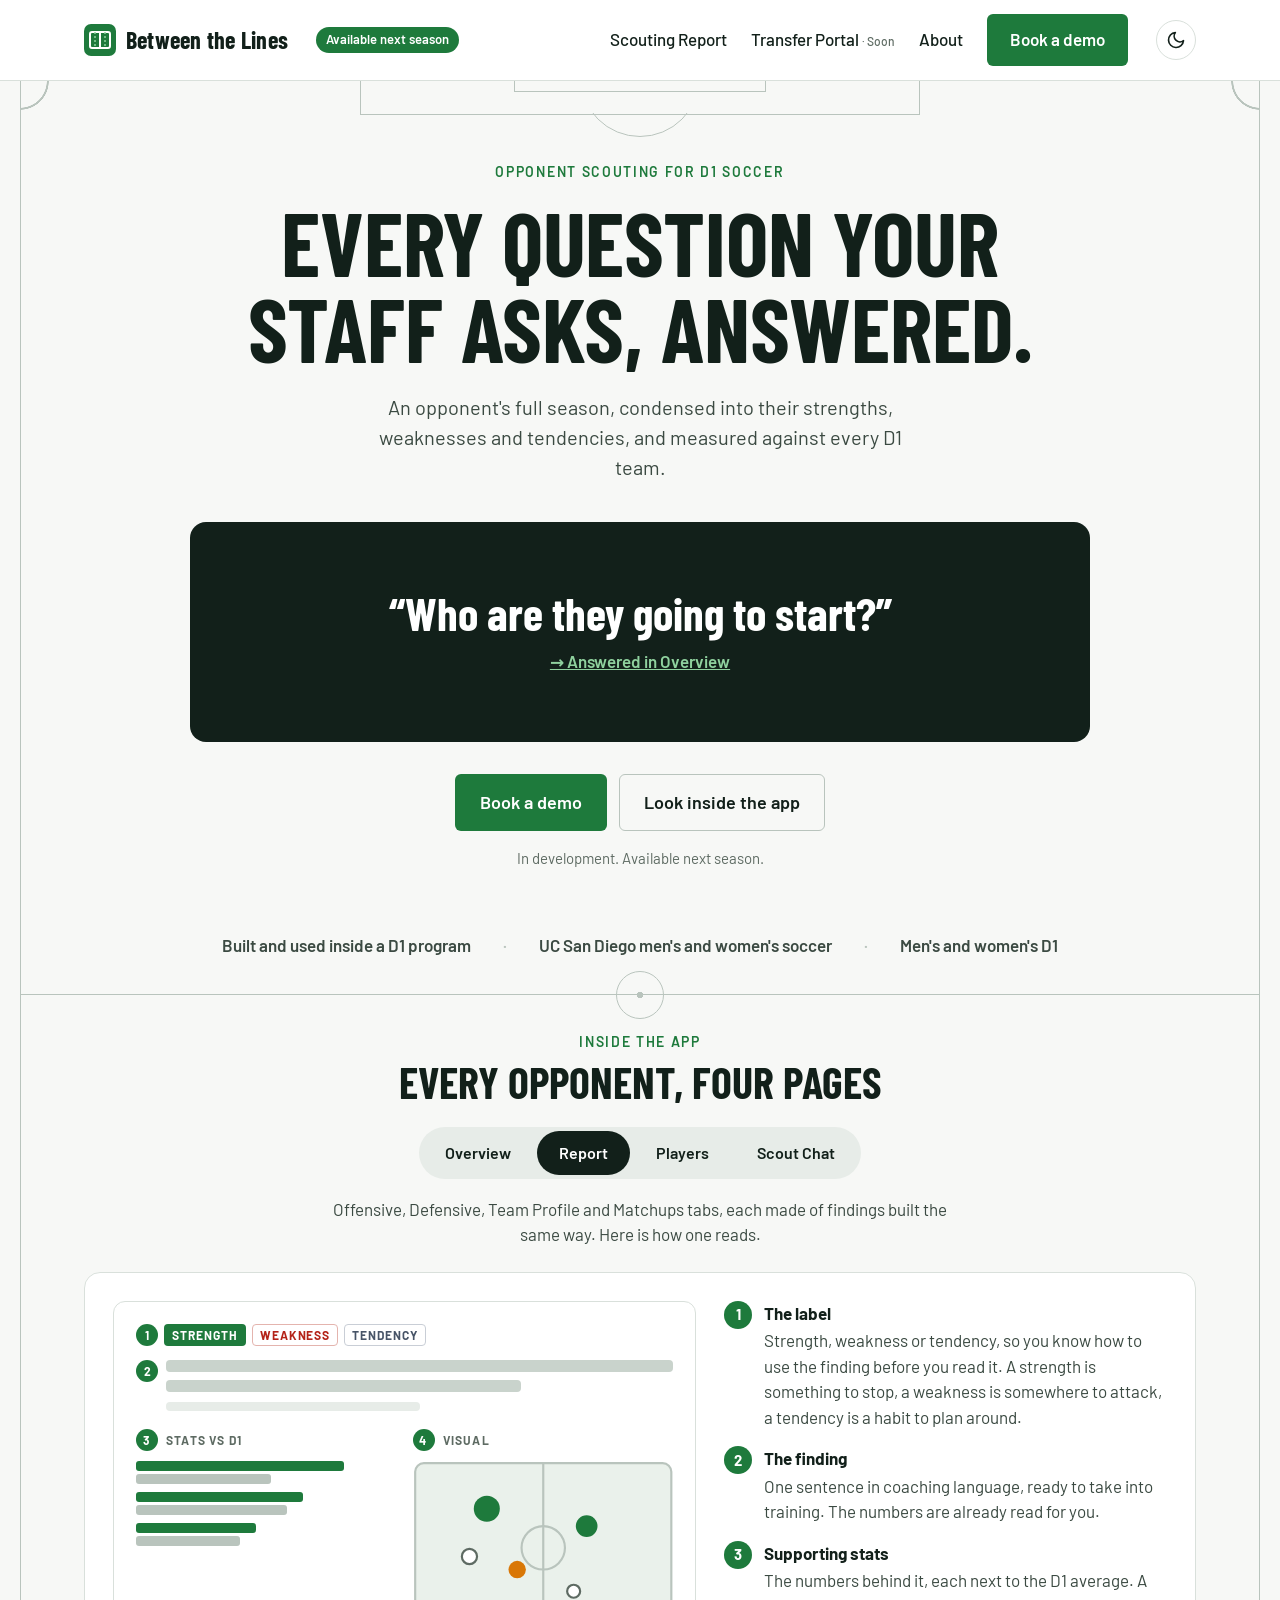
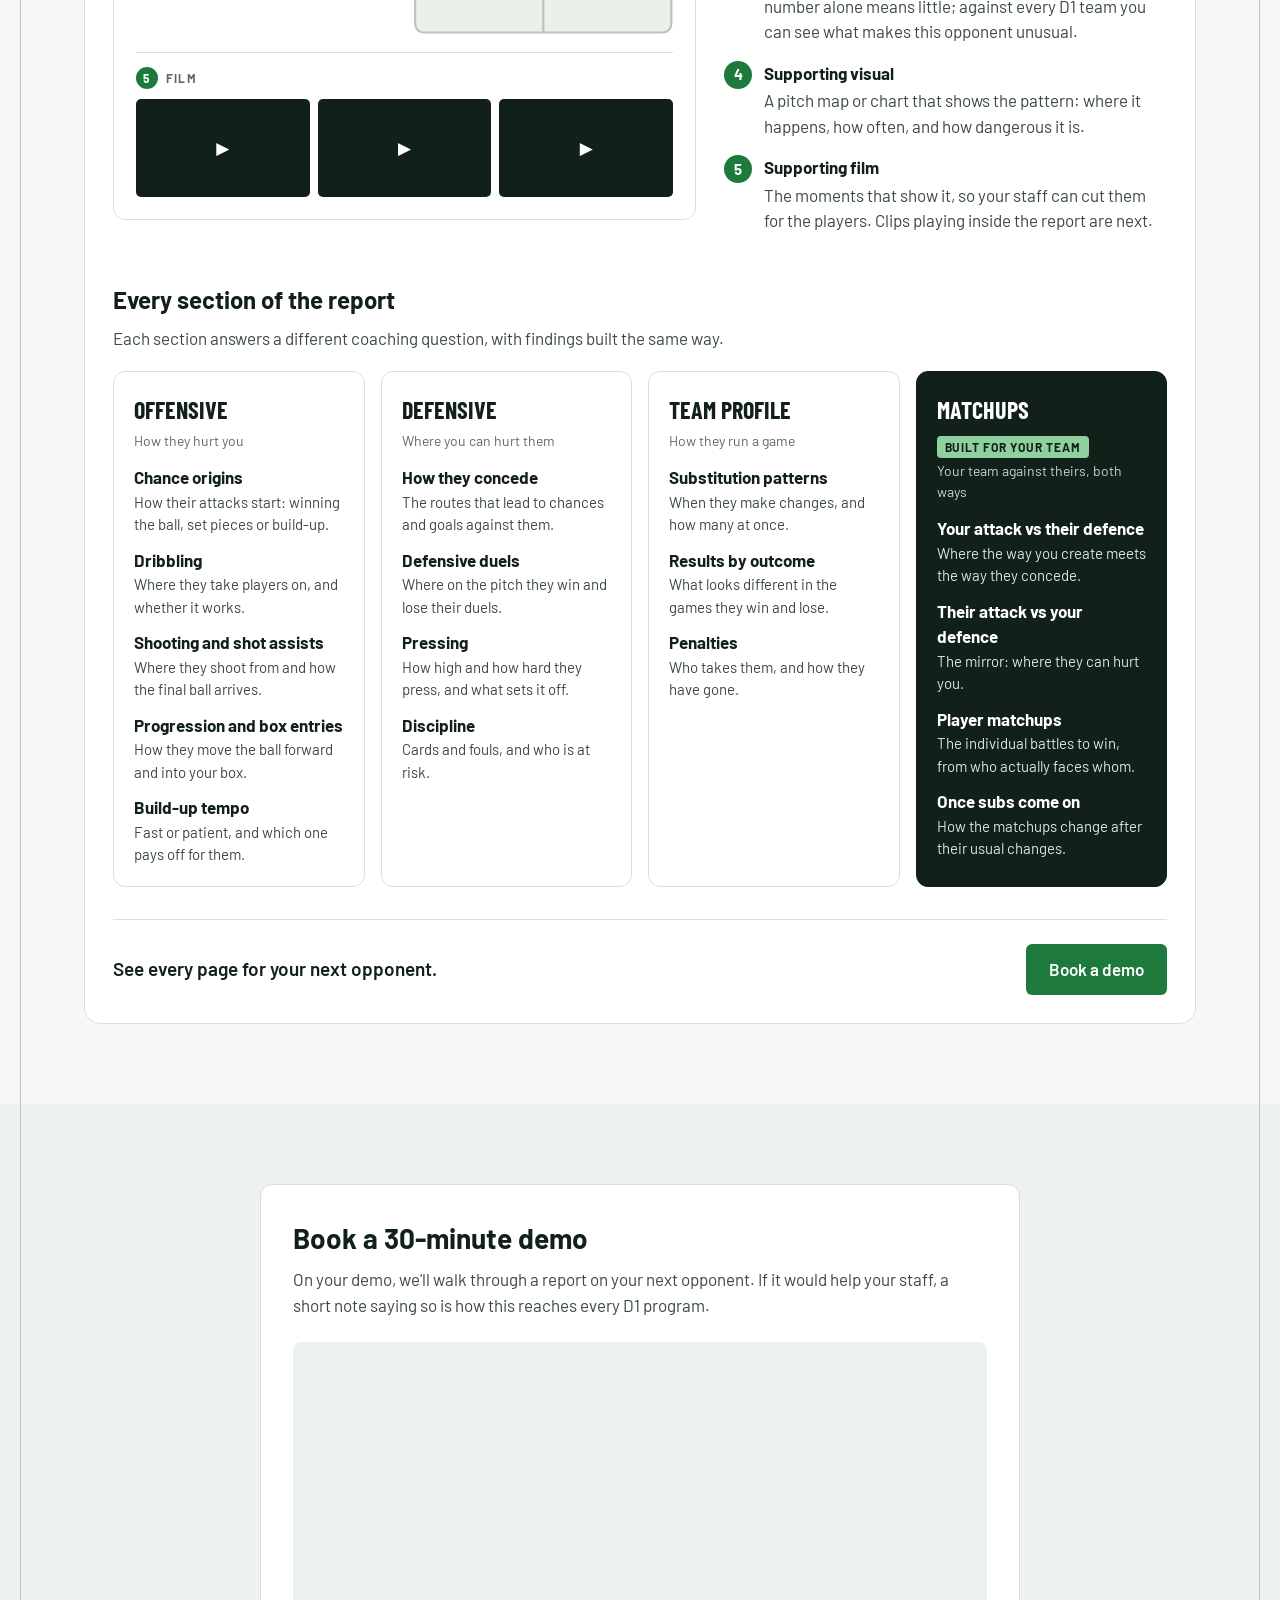
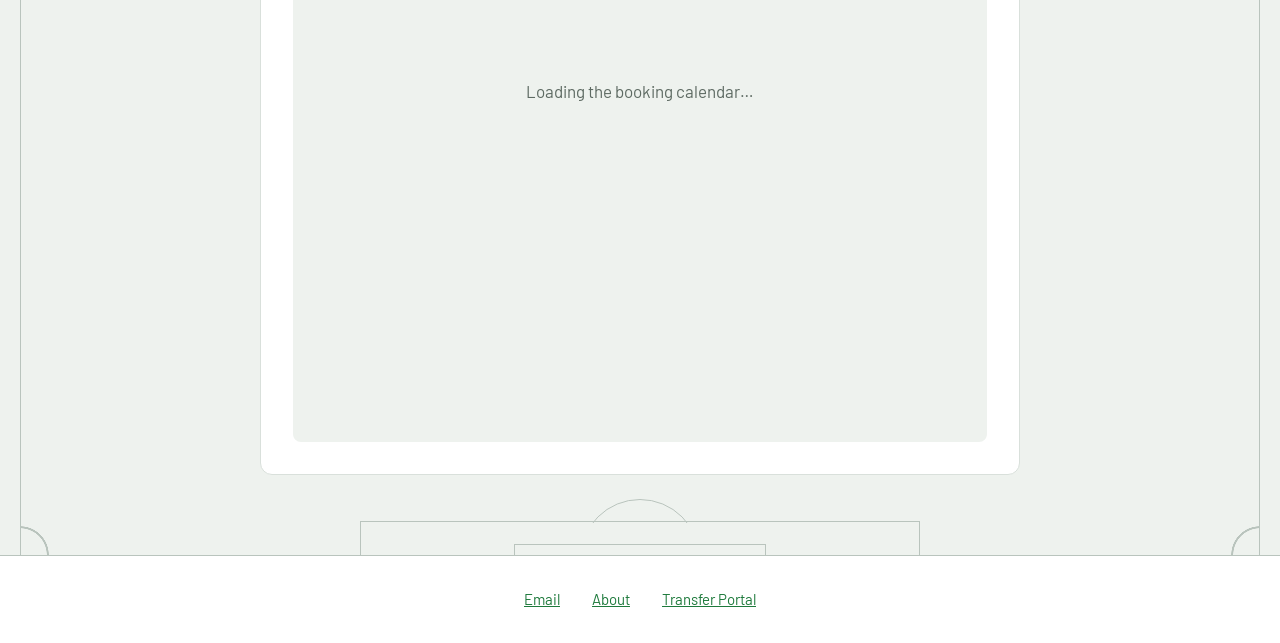
==== index.html @ 14b46ea6 "Site redesign: interactivity, dark mode and pitch markings Keeps the original layout and most of the" ====
<!doctype html>
<html lang="en">
<head>
<meta charset="utf-8">
<meta name="viewport" content="width=device-width, initial-scale=1">
<title>Between the Lines · Opponent scouting for D1 soccer</title>
<meta name="description" content="An opponent's full season, condensed into their strengths, weaknesses and tendencies, and measured against every D1 team. In development, available next season.">
<meta property="og:title" content="Between the Lines · Opponent scouting for D1 soccer">
<meta property="og:description" content="Every question your staff asks, answered. Book a 30-minute demo.">
<meta property="og:type" content="website">
<link rel="icon" href="assets/favicon.svg" type="image/svg+xml">
<link rel="preconnect" href="https://fonts.googleapis.com">
<link rel="preconnect" href="https://fonts.gstatic.com" crossorigin>
<link rel="preconnect" href="https://assets.calendly.com">
<link rel="preconnect" href="https://calendly.com">
<link href="https://fonts.googleapis.com/css2?family=Barlow+Condensed:wght@600;700&family=Barlow:wght@400;500;600;700&display=swap" rel="stylesheet">
<script>
  // Pick the theme before the page draws: light, unless the visitor chose dark with the toggle.
  (function () {
    var saved = null;
    try { saved = localStorage.getItem("theme"); } catch (e) {}
    var dark = saved === "dark";
    document.documentElement.setAttribute("data-theme", dark ? "dark" : "light");
  })();
</script>
<link rel="stylesheet" href="css/styles.css">
<meta name="theme-color" content="#FFFFFF">
</head>
<body>
<a class="skip" href="#main">Skip to content</a>

<header class="site-header">
  <div class="wrap">
    <a class="logo" href="index.html" translate="no"><svg class="logo-mark" viewBox="0 0 32 32" aria-hidden="true"><rect width="32" height="32" rx="7" fill="#1E7A3C"/><rect x="6" y="8" width="20" height="16" rx="2" fill="none" stroke="#fff" stroke-width="2"/><line x1="16" y1="8" x2="16" y2="24" stroke="#fff" stroke-width="2"/><line class="mark-line" x1="11" y1="8" x2="11" y2="24" stroke="#8FD19E" stroke-width="1.5" stroke-dasharray="2 2"/><line class="mark-line" x1="21" y1="8" x2="21" y2="24" stroke="#8FD19E" stroke-width="1.5" stroke-dasharray="2 2"/></svg><span>Between the Lines</span></a>
    <span class="badge">Available next season</span>
    <nav class="site-nav" aria-label="Main">
      <a href="#app">Scouting Report</a>
      <a href="transfer-portal.html">Transfer Portal <span class="soon">· Soon</span></a>
      <a href="about.html">About</a>
      <a class="btn btn-primary" href="#demo">Book a demo</a>
    </nav>
    <button class="theme-toggle" type="button" aria-label="Switch to dark mode">
      <svg class="icon-moon" viewBox="0 0 24 24" fill="none" stroke="currentColor" stroke-width="2" stroke-linecap="round" stroke-linejoin="round" aria-hidden="true"><path d="M21 12.8A9 9 0 1 1 11.2 3a7 7 0 0 0 9.8 9.8z"/></svg>
      <svg class="icon-sun" viewBox="0 0 24 24" fill="none" stroke="currentColor" stroke-width="2" stroke-linecap="round" aria-hidden="true"><circle cx="12" cy="12" r="4"/><path d="M12 2v2M12 20v2M4.9 4.9l1.4 1.4M17.7 17.7l1.4 1.4M2 12h2M20 12h2M4.9 19.1l1.4-1.4M17.7 6.3l1.4-1.4"/></svg>
    </button>
  </div>
</header>

<main id="main">

<section class="hero" id="top">
  <div class="pitch-mark box top" aria-hidden="true"><i class="ln"></i><i class="six"></i><i class="cap"></i></div>
  <div class="wrap">
    <p class="eyebrow">Opponent scouting for D1 soccer</p>
    <h1 class="display">Every question your staff asks, answered.</h1>
    <p class="lead">An opponent's full season, condensed into their strengths, weaknesses and tendencies, and measured against every D1 team.</p>
    <div class="qbanner" aria-label="Questions coaches ask, and where the app answers them">
      <div class="qtrack">
        <div class="qslide"><p class="q">“Who are they going to start?”</p><a href="#app" data-open-tab="tab-overview">→ Answered in Overview</a></div>
        <div class="qslide"><p class="q">“Where do they concede chances?”</p><a href="#app" data-open-tab="tab-report">→ Answered in the Report</a></div>
        <div class="qslide"><p class="q">“Who should our right back worry about?”</p><a href="#app" data-open-tab="tab-players">→ Answered in Players and Matchups</a></div>
        <div class="qslide"><p class="q">“Who takes their set pieces?”</p><a href="#app" data-open-tab="tab-chat">→ Ask Scout Chat</a></div>
      </div>
    </div>
    <div class="hero-ctas">
      <a class="btn btn-primary btn-lg" href="#demo">Book a demo</a>
      <a class="btn btn-secondary btn-lg" href="#app">Look inside the app</a>
    </div>
    <p class="note">In development. Available next season.</p>
  </div>
</section>

<section class="cred" aria-label="Background">
  <div class="wrap">
    <span>Built and used inside a D1 program</span>
    <span class="dot" aria-hidden="true">·</span>
    <span>UC San Diego men's and women's soccer</span>
    <span class="dot" aria-hidden="true">·</span>
    <span>Men's and women's D1</span>
  </div>
</section>

<section class="app" id="app">
  <div class="pitch-mark centre" aria-hidden="true"><i class="ln"></i><i class="ring"></i></div>
  <div class="wrap">
    <div class="app-head">
      <p class="eyebrow">Inside the app</p>
      <h2 class="display">Every opponent, four pages</h2>
    </div>

    <div class="pills">
      <div class="pill-list" role="tablist" aria-label="App pages">
        <button class="pill" role="tab" id="tab-overview" aria-controls="panel-overview" aria-selected="false" data-intro="The first page you open: their probable eleven, who might be missing, and the top three insights from the report.">Overview</button>
        <button class="pill" role="tab" id="tab-report" aria-controls="panel-report" aria-selected="true" data-intro="Offensive, Defensive, Team Profile and Matchups tabs, each made of findings built the same way. Here is how one reads.">Report</button>
        <button class="pill" role="tab" id="tab-players" aria-controls="panel-players" aria-selected="false" data-intro="A card for every player you might face, read top to bottom in under a minute.">Players</button>
        <button class="pill" role="tab" id="tab-chat" aria-controls="panel-chat" aria-selected="false" data-intro="Ask about the opponent in plain English. The answer comes back with a chart built from their matches.">Scout Chat</button>
      </div>
    </div>
    <p class="tab-intro" id="tab-intro" aria-live="polite"></p>

    <div class="panel-card">

      <!-- OVERVIEW -->
      <div role="tabpanel" id="panel-overview" aria-labelledby="tab-overview" tabindex="0" hidden>
        <div class="template">
          <div class="mock" aria-hidden="true">
            <div class="mock-title"><span class="num sm">1</span><p>Probable starting XI</p></div>
            <div class="xi">
              <div class="xi-row">
                <div class="slot"><b>#7 <span>LW</span></b><div class="bar"></div><div class="bar" style="width:70%"></div></div>
                <div class="slot toss"><span class="num sm">3</span>
                  <div class="flip">
                    <div class="face"><b>#9 <span>ST</span></b><div class="bar"></div><p class="flag">Toss-up ↻</p></div>
                    <div class="face back"><b>#14 <span>ST</span></b><div class="bar" style="width:75%"></div><p class="flag">Toss-up ↻</p></div>
                  </div>
                </div>
                <div class="slot"><b>#11 <span>RW</span></b><div class="bar"></div><div class="bar" style="width:60%"></div></div>
              </div>
              <div class="xi-row">
                <div class="slot focus"><span class="num sm">2</span><b>#8 <span>CM</span></b><div class="bar" style="background:var(--bar-strong)"></div><div class="bar" style="width:75%;background:var(--bar-strong)"></div></div>
                <div class="slot"><b>#6 <span>CDM</span></b><div class="bar"></div><div class="bar" style="width:65%"></div></div>
                <div class="slot"><b>#10 <span>CM</span></b><div class="bar"></div><div class="bar" style="width:55%"></div></div>
              </div>
              <div class="xi-row">
                <div class="slot"><b>#3 <span>LB</span></b><div class="bar"></div><div class="bar" style="width:70%"></div></div>
                <div class="slot"><b>#4 <span>CB</span></b><div class="bar"></div><div class="bar" style="width:60%"></div></div>
                <div class="slot"><b>#5 <span>CB</span></b><div class="bar"></div><div class="bar" style="width:75%"></div></div>
                <div class="slot move"><span class="num sm">5</span><b>#2 <span>RB</span></b><p class="flag">↔ Moved from CB</p></div>
              </div>
              <div class="xi-row">
                <div class="slot"><b>#1 <span>GK</span></b><div class="bar"></div><div class="bar" style="width:60%"></div></div>
              </div>
            </div>
            <div class="absence">
              <span class="num sm">4</span>
              <span class="mock-label" style="margin:0">Possible absences</span>
              <b>#15</b><div class="bar" style="flex:1;margin:0"></div>
            </div>
            <div class="divider">
              <div class="mock-title"><span class="num sm">6</span><p>Top 3 insights</p></div>
              <div class="three-col" style="margin-top:10px">
                <div class="insight-mini"><span class="tag tag-s">Strength</span><div class="bar"></div><div class="bar" style="width:70%"></div></div>
                <div class="insight-mini"><span class="tag tag-w">Weakness</span><div class="bar"></div><div class="bar" style="width:60%"></div></div>
                <div class="insight-mini"><span class="tag tag-t">Tendency</span><div class="bar"></div><div class="bar" style="width:80%"></div></div>
              </div>
            </div>
          </div>
          <ol class="explain">
            <li><span class="num">1</span><div><strong>Probable starting XI</strong><p>A dashboard at the top: who they're likely to start and the shape they'll play, built from their recent team sheets.</p></div></li>
            <li><span class="num">2</span><div><strong>A one-line summary for each player</strong><p>Under every predicted position, one sentence on what that player does, so the team sheet doubles as a scouting sheet.</p></div></li>
            <li><span class="num">3</span><div><strong>Toss-ups</strong><p>When two players have been sharing a spot, both are shown, so you can prepare for either.</p></div></li>
            <li><span class="num">4</span><div><strong>Possible injuries and absences</strong><p>Regular starters who have dropped off recent team sheets are flagged, so you know who may be missing.</p></div></li>
            <li><span class="num">5</span><div><strong>Position switches</strong><p>Players who move between spots, like a center back now starting at fullback, are marked on the team sheet.</p></div></li>
            <li><span class="num">6</span><div><strong>Top 3 insights</strong><p>Separate from the lineup, the three most important findings from the full report, so the first page gives you the headline story.</p></div></li>
          </ol>
        </div>
      </div>

      <!-- REPORT -->
      <div role="tabpanel" id="panel-report" aria-labelledby="tab-report" tabindex="0">
        <div class="template">
          <div class="mock" aria-hidden="true">
            <div style="display:flex;flex-wrap:wrap;gap:6px;align-items:center">
              <span class="num sm">1</span>
              <span class="tag tag-s">Strength</span>
              <span class="tag tag-outline-w">Weakness</span>
              <span class="tag tag-outline-t">Tendency</span>
            </div>
            <div style="display:flex;gap:8px;align-items:flex-start;margin-top:14px">
              <span class="num sm">2</span>
              <div style="flex:1"><div class="bar dark"></div><div class="bar dark" style="width:70%;margin-top:8px"></div><div class="bar" style="width:50%;margin-top:10px"></div></div>
            </div>
            <div class="two-col" style="margin-top:18px">
              <div>
                <p class="mock-label"><span class="num sm">3</span>Stats vs D1</p>
                <div class="stat-bars">
                  <div><div class="them" style="width:80%"></div><div class="d1" style="width:52%"></div></div>
                  <div><div class="them" style="width:64%"></div><div class="d1" style="width:58%"></div></div>
                  <div><div class="them" style="width:46%"></div><div class="d1" style="width:40%"></div></div>
                </div>
              </div>
              <div>
                <p class="mock-label"><span class="num sm">4</span>Visual</p>
                <svg viewBox="0 0 120 80" style="width:100%;height:auto;display:block"><rect x="1" y="1" width="118" height="78" rx="4" fill="#EAF1EB" stroke="#B9C4BD"/><line x1="60" y1="1" x2="60" y2="79" stroke="#B9C4BD"/><circle cx="60" cy="40" r="10" fill="none" stroke="#B9C4BD"/><circle cx="34" cy="22" r="6" fill="#1E7A3C"/><circle cx="48" cy="50" r="4" fill="#D97706"/><circle cx="26" cy="44" r="3.5" fill="#fff" stroke="#5E6B63"/><circle cx="80" cy="30" r="5" fill="#1E7A3C"/><circle cx="74" cy="60" r="3" fill="#fff" stroke="#5E6B63"/></svg>
              </div>
            </div>
            <div class="divider">
              <p class="mock-label"><span class="num sm">5</span>Film</p>
              <div class="three-col"><div class="film"><span aria-hidden="true">▶</span></div><div class="film"><span aria-hidden="true">▶</span></div><div class="film"><span aria-hidden="true">▶</span></div></div>
            </div>
          </div>
          <ol class="explain">
            <li><span class="num">1</span><div><strong>The label</strong><p>Strength, weakness or tendency, so you know how to use the finding before you read it. A strength is something to stop, a weakness is somewhere to attack, a tendency is a habit to plan around.</p></div></li>
            <li><span class="num">2</span><div><strong>The finding</strong><p>One sentence in coaching language, ready to take into training. The numbers are already read for you.</p></div></li>
            <li><span class="num">3</span><div><strong>Supporting stats</strong><p>The numbers behind it, each next to the D1 average. A number alone means little; against every D1 team you can see what makes this opponent unusual.</p></div></li>
            <li><span class="num">4</span><div><strong>Supporting visual</strong><p>A pitch map or chart that shows the pattern: where it happens, how often, and how dangerous it is.</p></div></li>
            <li><span class="num">5</span><div><strong>Supporting film</strong><p>The moments that show it, so your staff can cut them for the players. Clips playing inside the report are next.</p></div></li>
          </ol>
        </div>

        <h3 class="sub-head">Every section of the report</h3>
        <p class="body-text">Each section answers a different coaching question, with findings built the same way.</p>
        <div class="sections">
          <div class="section-card">
            <h4>Offensive</h4><p class="sub">How they hurt you</p>
            <ul>
              <li><strong>Chance origins</strong><span>How their attacks start: winning the ball, set pieces or build-up.</span></li>
              <li><strong>Dribbling</strong><span>Where they take players on, and whether it works.</span></li>
              <li><strong>Shooting and shot assists</strong><span>Where they shoot from and how the final ball arrives.</span></li>
              <li><strong>Progression and box entries</strong><span>How they move the ball forward and into your box.</span></li>
              <li><strong>Build-up tempo</strong><span>Fast or patient, and which one pays off for them.</span></li>
            </ul>
          </div>
          <div class="section-card">
            <h4>Defensive</h4><p class="sub">Where you can hurt them</p>
            <ul>
              <li><strong>How they concede</strong><span>The routes that lead to chances and goals against them.</span></li>
              <li><strong>Defensive duels</strong><span>Where on the pitch they win and lose their duels.</span></li>
              <li><strong>Pressing</strong><span>How high and how hard they press, and what sets it off.</span></li>
              <li><strong>Discipline</strong><span>Cards and fouls, and who is at risk.</span></li>
            </ul>
          </div>
          <div class="section-card">
            <h4>Team profile</h4><p class="sub">How they run a game</p>
            <ul>
              <li><strong>Substitution patterns</strong><span>When they make changes, and how many at once.</span></li>
              <li><strong>Results by outcome</strong><span>What looks different in the games they win and lose.</span></li>
              <li><strong>Penalties</strong><span>Who takes them, and how they have gone.</span></li>
            </ul>
          </div>
          <div class="section-card dark">
            <div style="display:flex;justify-content:space-between;align-items:baseline;gap:8px;flex-wrap:wrap"><h4>Matchups</h4><span class="flag">Built for your team</span></div>
            <p class="sub">Your team against theirs, both ways</p>
            <ul>
              <li><strong>Your attack vs their defence</strong><span>Where the way you create meets the way they concede.</span></li>
              <li><strong>Their attack vs your defence</strong><span>The mirror: where they can hurt you.</span></li>
              <li><strong>Player matchups</strong><span>The individual battles to win, from who actually faces whom.</span></li>
              <li><strong>Once subs come on</strong><span>How the matchups change after their usual changes.</span></li>
            </ul>
          </div>
        </div>
      </div>

      <!-- PLAYERS -->
      <div role="tabpanel" id="panel-players" aria-labelledby="tab-players" tabindex="0" hidden>
        <div class="template">
          <div class="mock" aria-hidden="true">
            <div style="display:flex;gap:14px;align-items:center">
              <span style="width:52px;height:52px;border-radius:50%;background:var(--inverse);color:var(--on-inverse);display:flex;align-items:center;justify-content:center;font-weight:700">#9</span>
              <div style="flex:1"><div class="bar" style="height:14px;width:55%;background:var(--line)"></div><div class="bar" style="height:10px;width:35%"></div></div>
            </div>
            <div style="display:flex;flex-wrap:wrap;gap:6px;margin-top:16px;align-items:center">
              <span class="num sm">1</span><span class="chip">Ball-winner</span><span class="chip">Progressor</span><span class="chip neutral">Set-piece taker</span>
            </div>
            <div class="two-col" style="margin-top:18px">
              <div><p class="mock-label" style="color:var(--strength-ink)"><span class="num sm">2</span>Strengths</p><div class="bar"></div><div class="bar" style="width:85%"></div><div class="bar" style="width:70%"></div></div>
              <div><p class="mock-label" style="color:var(--weakness-ink)"><span class="num sm">3</span>Weaknesses</p><div class="bar"></div><div class="bar" style="width:80%"></div><div class="bar" style="width:60%"></div></div>
            </div>
            <div style="margin-top:16px;background:var(--surface-2);border-radius:8px;padding:12px 14px">
              <p class="mock-label" style="color:var(--tendency-ink)"><span class="num sm">4</span>Tendency</p>
              <div class="bar" style="background:var(--line)"></div><div class="bar" style="width:75%;background:var(--line)"></div>
            </div>
            <div class="divider">
              <p class="mock-label"><span class="num sm">5</span>Deep dive</p>
              <div class="three-col">
                <svg viewBox="0 0 120 80" style="width:100%;height:auto;display:block"><rect x="1" y="1" width="118" height="78" rx="4" fill="#EAF1EB" stroke="#B9C4BD"/><line x1="60" y1="1" x2="60" y2="79" stroke="#B9C4BD"/><circle cx="98" cy="36" r="5" fill="#1E7A3C"/><circle cx="92" cy="48" r="3.5" fill="#D97706"/><circle cx="104" cy="44" r="3" fill="#fff" stroke="#5E6B63"/></svg>
                <svg viewBox="0 0 120 80" style="width:100%;height:auto;display:block"><rect x="1" y="1" width="118" height="78" rx="4" fill="#EAF1EB" stroke="#B9C4BD"/><line x1="60" y1="1" x2="60" y2="79" stroke="#B9C4BD"/><path d="M70 60 L90 46" stroke="#1E7A3C" stroke-width="2"/><path d="M66 22 L84 30" stroke="#1E7A3C" stroke-width="2"/><path d="M78 66 L94 70" stroke="#B42318" stroke-width="2"/></svg>
                <svg viewBox="0 0 120 80" style="width:100%;height:auto;display:block"><rect x="1" y="1" width="118" height="78" rx="4" fill="#fff" stroke="#B9C4BD"/><rect x="14" y="44" width="16" height="28" fill="#1E7A3C"/><rect x="40" y="30" width="16" height="42" fill="#1E7A3C"/><rect x="66" y="52" width="16" height="20" fill="#B9C4BD"/><rect x="92" y="38" width="16" height="34" fill="#B9C4BD"/></svg>
              </div>
            </div>
          </div>
          <ol class="explain">
            <li><span class="num">1</span><div><strong>Tags</strong><p>Their key characteristics at a glance, so you know the type of player before reading on.</p></div></li>
            <li><span class="num">2</span><div><strong>Strengths</strong><p>What they do better than D1 players in the same position.</p></div></li>
            <li><span class="num">3</span><div><strong>Weaknesses</strong><p>Where they fall short, and how your players can use it.</p></div></li>
            <li><span class="num">4</span><div><strong>Tendencies</strong><p>Habits to plan around, like which way they turn or which set piece they take.</p></div></li>
            <li><span class="num">5</span><div><strong>Deep dive</strong><p>Open any point to see the visuals behind it: shot maps, dribble maps, comparisons with D1.</p></div></li>
          </ol>
        </div>
      </div>

      <!-- SCOUT CHAT -->
      <div role="tabpanel" id="panel-chat" aria-labelledby="tab-chat" tabindex="0" hidden>
        <div class="chat" aria-label="Example Scout Chat conversation">
          <div class="chat-top"><div><b><span translate="no">Scout Chat</span> · Opponent A</b><span class="muted" style="font-size:13px;display:block">Ask anything about this opponent</span></div></div>
          <div class="chat-body">
            <div class="exchange">
              <div class="bubble-q"><span class="typing">Who takes their set pieces?</span></div>
              <div class="bubble-wait" aria-hidden="true">Looking at their set pieces…</div>
              <div class="bubble-a">
                <p><strong>#17, their right back</strong>, delivers most of them: 34 set-piece deliveries in their career. 10 of their 20 shot assists came from set pieces, and throw-ins are used more than corners, so plan marking for the long throw near your box.</p>
                <div class="chat-viz">
                  <figure class="mini-pitch half"><svg viewBox="-3 -3 74 58.5" role="img" aria-label="Arrows from where #17 took each set piece to where it landed. Throw-ins: solid, corners: dashed, free kicks: dotted."><rect class="turf" x="-3" y="-3" width="74" height="58.5" rx="2"/><g class="lines"><rect x="0" y="0" width="68" height="52.5"/><rect x="13.84" y="0" width="40.32" height="16.5"/><rect x="24.84" y="0" width="18.32" height="5.5"/><path d="M26.69 16.5a9.15 9.15 0 0 0 14.62 0M24.85 52.5a9.15 9.15 0 0 1 18.3 0"/><rect x="30.34" y="-1.5" width="7.32" height="1.5"/></g><g class="arrow c2" style="--d:0ms;transform-origin:0.4px 0.4px"><path class="shaft dashed" d="M0.4 0.4Q13.5 7.3 27.0 6.5"/><path class="head" d="M28.3 6.5L26.9 5.8L27.0 7.3z"/></g><g class="arrow c1" style="--d:76ms;transform-origin:68.0px 13.9px"><path class="shaft" d="M68.0 13.9Q57.8 11.2 50.9 5.0"/><path class="head" d="M49.9 4.1L50.4 5.5L51.4 4.4z"/></g><g class="arrow c2" style="--d:152ms;transform-origin:67.6px 0.4px"><path class="shaft dashed" d="M67.6 0.4Q54.7 10.1 39.9 11.5"/><path class="head" d="M38.6 11.6L40.0 12.3L39.8 10.8z"/></g><g class="arrow c2" style="--d:228ms;transform-origin:67.6px 0.4px"><path class="shaft dashed" d="M67.6 0.4Q54.4 5.3 41.9 2.9"/><path class="head" d="M40.6 2.7L41.7 3.6L42.0 2.2z"/></g><g class="arrow c3" style="--d:304ms;transform-origin:54.4px 24.8px"><path class="shaft dotted" d="M54.4 24.8Q45.7 15.0 35.4 9.0"/><path class="head" d="M34.3 8.4L35.0 9.7L35.8 8.4z"/></g><g class="arrow c1" style="--d:380ms;transform-origin:68.0px 10.0px"><path class="shaft" d="M68.0 10.0Q54.2 11.1 42.6 6.3"/><path class="head" d="M41.4 5.8L42.3 7.0L42.9 5.6z"/></g><g class="arrow c3" style="--d:456ms;transform-origin:42.9px 25.7px"><path class="shaft dotted" d="M42.9 25.7Q38.0 14.0 30.5 5.5"/><path class="head" d="M29.6 4.5L29.9 5.9L31.1 5.0z"/></g><g class="arrow c1" style="--d:532ms;transform-origin:68.0px 9.0px"><path class="shaft" d="M68.0 9.0Q56.9 10.2 47.6 6.8"/><path class="head" d="M46.4 6.3L47.4 7.5L47.9 6.0z"/></g><g class="arrow c1" style="--d:608ms;transform-origin:68.0px 11.1px"><path class="shaft" d="M68.0 11.1Q57.8 13.8 48.8 11.8"/><path class="head" d="M47.5 11.5L48.6 12.5L49.0 11.1z"/></g><g class="arrow c1" style="--d:684ms;transform-origin:68.0px 36.5px"><path class="shaft" d="M68.0 36.5Q63.1 34.0 60.5 30.7"/><path class="head" d="M59.6 29.7L59.9 31.2L61.0 30.3z"/></g><g class="arrow c1" style="--d:760ms;transform-origin:68.0px 12.5px"><path class="shaft" d="M68.0 12.5Q54.5 13.8 43.0 9.3"/><path class="head" d="M41.8 8.9L42.7 10.0L43.3 8.6z"/></g><g class="arrow c1" style="--d:836ms;transform-origin:68.0px 38.2px"><path class="shaft" d="M68.0 38.2Q63.0 35.7 60.3 32.4"/><path class="head" d="M59.4 31.4L59.7 32.8L60.8 31.9z"/></g><g class="arrow c1" style="--d:912ms;transform-origin:68.0px 19.4px"><path class="shaft" d="M68.0 19.4Q53.7 16.9 43.2 9.0"/><path class="head" d="M42.2 8.2L42.8 9.6L43.7 8.4z"/></g><g class="arrow c2" style="--d:988ms;transform-origin:67.6px 0.4px"><path class="shaft dashed" d="M67.6 0.4Q55.6 5.5 43.9 3.9"/><path class="head" d="M42.7 3.7L43.8 4.6L44.1 3.1z"/></g><g class="arrow c2" style="--d:1064ms;transform-origin:0.4px 0.4px"><path class="shaft dashed" d="M0.4 0.4Q20.7 11.5 42.5 10.5"/><path class="head" d="M43.8 10.4L42.5 9.7L42.6 11.2z"/></g><g class="arrow c1" style="--d:1140ms;transform-origin:68.0px 16.9px"><path class="shaft" d="M68.0 16.9Q55.2 15.3 45.5 8.7"/><path class="head" d="M44.5 7.9L45.1 9.3L46.0 8.0z"/></g><g class="arrow c3" style="--d:1216ms;transform-origin:51.5px 25.3px"><path class="shaft dotted" d="M51.5 25.3Q42.9 14.6 32.6 7.8"/><path class="head" d="M31.5 7.1L32.1 8.5L33.0 7.2z"/></g><g class="arrow c1" style="--d:1292ms;transform-origin:68.0px 36.3px"><path class="shaft" d="M68.0 36.3Q63.1 32.0 60.8 27.3"/><path class="head" d="M60.2 26.1L60.1 27.6L61.4 26.9z"/></g><g class="arrow c2" style="--d:1368ms;transform-origin:67.6px 0.4px"><path class="shaft dashed" d="M67.6 0.4Q55.6 9.2 42.0 10.3"/><path class="head" d="M40.7 10.4L42.1 11.0L41.9 9.6z"/></g><g class="arrow c1" style="--d:1444ms;transform-origin:68.0px 14.1px"><path class="shaft" d="M68.0 14.1Q53.2 12.2 41.9 4.5"/><path class="head" d="M40.8 3.8L41.5 5.2L42.3 3.9z"/></g><g class="arrow c1" style="--d:1520ms;transform-origin:68.0px 8.7px"><path class="shaft" d="M68.0 8.7Q58.8 9.3 51.5 6.1"/><path class="head" d="M50.3 5.6L51.2 6.8L51.8 5.4z"/></g><g class="arrow c1" style="--d:1596ms;transform-origin:68.0px 8.8px"><path class="shaft" d="M68.0 8.8Q56.4 8.7 47.2 3.9"/><path class="head" d="M46.1 3.3L46.9 4.6L47.6 3.3z"/></g><g class="arrow c2" style="--d:1672ms;transform-origin:67.6px 0.4px"><path class="shaft dashed" d="M67.6 0.4Q53.3 10.2 37.3 11.2"/><path class="head" d="M36.0 11.2L37.4 11.9L37.3 10.4z"/></g><g class="arrow c2" style="--d:1748ms;transform-origin:0.4px 0.4px"><path class="shaft dashed" d="M0.4 0.4Q17.7 9.8 36.1 8.9"/><path class="head" d="M37.4 8.8L36.1 8.1L36.2 9.6z"/></g><g class="arrow c2" style="--d:1824ms;transform-origin:67.6px 0.4px"><path class="shaft dashed" d="M67.6 0.4Q54.5 8.4 40.4 8.4"/><path class="head" d="M39.1 8.4L40.4 9.1L40.4 7.6z"/></g><g class="arrow c2" style="--d:1900ms;transform-origin:67.6px 0.4px"><path class="shaft dashed" d="M67.6 0.4Q58.1 6.7 48.1 7.2"/><path class="head" d="M46.8 7.2L48.1 7.9L48.0 6.4z"/></g><g class="arrow c1" style="--d:1976ms;transform-origin:68.0px 40.3px"><path class="shaft" d="M68.0 40.3Q64.1 37.7 62.3 34.9"/><path class="head" d="M61.6 33.8L61.7 35.3L62.9 34.5z"/></g><g class="arrow c1" style="--d:2052ms;transform-origin:68.0px 27.1px"><path class="shaft" d="M68.0 27.1Q61.6 25.2 57.5 21.7"/><path class="head" d="M56.5 20.9L57.0 22.3L58.0 21.1z"/></g><g class="arrow c2" style="--d:2128ms;transform-origin:67.6px 0.4px"><path class="shaft dashed" d="M67.6 0.4Q52.5 5.7 38.0 2.7"/><path class="head" d="M36.8 2.4L37.9 3.4L38.2 2.0z"/></g><g class="arrow c2" style="--d:2204ms;transform-origin:67.6px 0.4px"><path class="shaft dashed" d="M67.6 0.4Q51.5 9.9 34.2 9.7"/><path class="head" d="M32.9 9.6L34.2 10.4L34.2 8.9z"/></g><g class="arrow c1" style="--d:2280ms;transform-origin:68.0px 16.1px"><path class="shaft" d="M68.0 16.1Q55.9 16.7 45.9 12.3"/><path class="head" d="M44.8 11.8L45.6 13.0L46.3 11.6z"/></g><g class="arrow c1" style="--d:2356ms;transform-origin:68.0px 39.1px"><path class="shaft" d="M68.0 39.1Q62.1 34.7 59.0 29.4"/><path class="head" d="M58.3 28.2L58.3 29.7L59.6 29.0z"/></g><g class="arrow c2" style="--d:2432ms;transform-origin:0.4px 0.4px"><path class="shaft dashed" d="M0.4 0.4Q18.2 6.9 35.4 3.5"/><path class="head" d="M36.7 3.2L35.3 2.7L35.6 4.2z"/></g><g class="arrow c2" style="--d:2508ms;transform-origin:67.6px 0.4px"><path class="shaft dashed" d="M67.6 0.4Q49.0 9.0 29.9 6.7"/><path class="head" d="M28.6 6.6L29.8 7.5L30.0 6.0z"/></g></svg><figcaption>Where each delivery went <span aria-hidden="true">· attacking ↑</span></figcaption></figure>
                <div class="chat-chart" role="img" aria-label="Set-piece deliveries by #17: 17 throw-ins, 14 corners, 3 free kicks">
                  <p class="mock-label" style="margin:0">#17 set-piece deliveries</p>
                  <div class="row"><span><i class="key ln c1" aria-hidden="true"></i>Throw-ins</span><div class="track"><div class="fill c1" style="width:100%"></div></div><strong>17</strong></div>
                  <div class="row"><span><i class="key ln dashed c2" aria-hidden="true"></i>Corners</span><div class="track"><div class="fill c2" style="width:82%"></div></div><strong>14</strong></div>
                  <div class="row"><span><i class="key ln dotted c3" aria-hidden="true"></i>Free kicks</span><div class="track"><div class="fill c3" style="width:18%"></div></div><strong>3</strong></div>
                </div>
                </div>
              </div>
            </div>
            <div class="exchange">
              <div class="bubble-q"><span class="typing">Where do their chances come from?</span></div>
              <div class="bubble-wait" aria-hidden="true">Looking at how their attacks start…</div>
              <div class="bubble-a">
                <p><strong>Winning the ball back.</strong> Their attacks off interceptions and tackles are worth 0.43 xG per 90, against a D1 average of 0.30, and seven of their goals started that way. Keep your build-up away from their midfield.</p>
                <div class="chat-viz">
                  <figure class="mini-pitch"><svg viewBox="-3 -3 111 74" role="img" aria-label="Where they won the ball before a shot: mostly in midfield, on both sides of halfway."><rect class="turf" x="-3" y="-3" width="111" height="74" rx="2"/><g class="lines"><rect x="0" y="0" width="105" height="68"/><line x1="52.5" y1="0" x2="52.5" y2="68"/><circle cx="52.5" cy="34" r="9.15"/><rect x="0" y="13.84" width="16.5" height="40.32"/><rect x="88.5" y="13.84" width="16.5" height="40.32"/><rect x="0" y="24.84" width="5.5" height="18.32"/><rect x="99.5" y="24.84" width="5.5" height="18.32"/><path d="M16.5 26.7a9.15 9.15 0 0 1 0 14.6M88.5 26.7a9.15 9.15 0 0 0 0 14.6"/></g><circle class="dot c1" cx="83.2" cy="30.1" r="1.90" style="--d:0ms"/><circle class="dot c1" cx="72.7" cy="16.0" r="1.90" style="--d:123ms"/><circle class="dot c1" cx="53.4" cy="28.2" r="1.90" style="--d:246ms"/><circle class="dot c1" cx="74.3" cy="28.2" r="1.90" style="--d:369ms"/><circle class="dot c1" cx="68.3" cy="54.1" r="1.90" style="--d:492ms"/><circle class="dot c1" cx="44.8" cy="19.8" r="1.90" style="--d:615ms"/><circle class="dot c1" cx="74.1" cy="19.7" r="1.90" style="--d:738ms"/><circle class="dot c1" cx="68.3" cy="48.0" r="1.90" style="--d:861ms"/><circle class="dot c1" cx="58.1" cy="53.9" r="1.90" style="--d:984ms"/><circle class="dot c1" cx="72.9" cy="23.5" r="1.90" style="--d:1107ms"/><circle class="dot c1" cx="80.9" cy="18.2" r="1.90" style="--d:1230ms"/><circle class="dot c1" cx="67.6" cy="24.3" r="1.90" style="--d:1353ms"/><circle class="dot c1" cx="59.8" cy="41.8" r="1.90" style="--d:1476ms"/><circle class="dot c1" cx="55.5" cy="37.9" r="1.90" style="--d:1599ms"/><circle class="dot c1" cx="48.4" cy="12.2" r="1.90" style="--d:1722ms"/><circle class="dot c1" cx="41.7" cy="51.6" r="1.90" style="--d:1845ms"/><circle class="dot c1" cx="53.3" cy="27.8" r="1.90" style="--d:1968ms"/><circle class="dot c1" cx="62.1" cy="34.7" r="1.90" style="--d:2091ms"/><circle class="dot c1" cx="65.0" cy="50.5" r="1.90" style="--d:2214ms"/><circle class="dot c1" cx="47.4" cy="22.3" r="1.90" style="--d:2337ms"/><circle class="dot c1" cx="77.6" cy="19.7" r="1.90" style="--d:2460ms"/></svg><figcaption>Ball won before a shot <span aria-hidden="true">· attacking →</span></figcaption></figure>
                <div class="chat-chart" style="--label:96px" role="img" aria-label="xG per 90 from attacks after winning the ball: Opponent A 0.43, D1 average 0.30">
                  <p class="mock-label" style="margin:0">xG per 90 after winning the ball</p>
                  <div class="row"><span><i class="key c1" aria-hidden="true"></i>Opponent A</span><div class="track"><div class="fill c1" style="width:100%"></div></div><strong>0.43</strong></div>
                  <div class="row"><span>D1 average</span><div class="track"><div class="fill muted-fill" style="width:70%"></div></div><strong>0.30</strong></div>
                </div>
                </div>
              </div>
            </div>
            <div class="exchange">
              <div class="bubble-q"><span class="typing">What sets off their press?</span></div>
              <div class="bubble-wait" aria-hidden="true">Looking at their press…</div>
              <div class="bubble-a">
                <p><strong>A pass back to your center backs.</strong> 9 of the 12 times they won the ball high this season started with a back pass to a center back. Give your keeper a long option and keep a midfielder showing short.</p>
                <div class="chat-viz">
                  <figure class="mini-pitch half"><svg viewBox="-3 -3 74 58.5" role="img" aria-label="The pass that set off each high ball win, ending where they won it. Back passes to a center back: solid arrows, passes into a fullback: dashed arrows, heavy touch: diamond."><rect class="turf" x="-3" y="-3" width="74" height="58.5" rx="2"/><g class="lines"><rect x="0" y="0" width="68" height="52.5"/><rect x="13.84" y="0" width="40.32" height="16.5"/><rect x="24.84" y="0" width="18.32" height="5.5"/><path d="M26.69 16.5a9.15 9.15 0 0 0 14.62 0M24.85 52.5a9.15 9.15 0 0 1 18.3 0"/><rect x="30.34" y="-1.5" width="7.32" height="1.5"/></g><g class="arrow c1" style="--d:0ms;transform-origin:35.5px 27.4px"><path class="shaft" d="M35.5 27.4Q36.7 21.4 37.7 16.6"/><path class="head" d="M37.9 15.4L36.9 16.5L38.4 16.8z"/></g><g class="arrow c1" style="--d:216ms;transform-origin:23.2px 31.6px"><path class="shaft" d="M23.2 31.6Q26.2 26.0 28.7 21.6"/><path class="head" d="M29.3 20.5L28.0 21.2L29.3 22.0z"/></g><g class="arrow c1" style="--d:432ms;transform-origin:26.5px 26.8px"><path class="shaft" d="M26.5 26.8Q30.1 20.3 33.1 14.9"/><path class="head" d="M33.7 13.8L32.4 14.6L33.7 15.3z"/></g><g class="arrow c1" style="--d:648ms;transform-origin:24.2px 28.5px"><path class="shaft" d="M24.2 28.5Q25.6 21.9 26.7 16.5"/><path class="head" d="M27.0 15.3L26.0 16.4L27.4 16.7z"/></g><path class="dot c3" d="M37.0 25.4l1.58 1.58-1.58 1.58-1.58-1.58z" style="--d:864ms"/><g class="arrow c1" style="--d:1080ms;transform-origin:33.2px 33.9px"><path class="shaft" d="M33.2 33.9Q28.8 25.8 25.2 18.9"/><path class="head" d="M24.5 17.8L24.5 19.3L25.8 18.5z"/></g><g class="arrow c1" style="--d:1296ms;transform-origin:38.0px 27.9px"><path class="shaft" d="M38.0 27.9Q34.6 20.6 31.8 14.4"/><path class="head" d="M31.3 13.2L31.1 14.7L32.5 14.1z"/></g><g class="arrow c2" style="--d:1512ms;transform-origin:29.8px 18.4px"><path class="shaft dashed" d="M29.8 18.4Q17.4 19.7 6.3 20.9"/><path class="head" d="M5.0 21.0L6.4 21.6L6.2 20.1z"/></g><g class="arrow c1" style="--d:1728ms;transform-origin:44.5px 30.8px"><path class="shaft" d="M44.5 30.8Q42.0 24.3 39.9 19.0"/><path class="head" d="M39.4 17.8L39.2 19.3L40.6 18.7z"/></g><g class="arrow c1" style="--d:1944ms;transform-origin:35.3px 34.4px"><path class="shaft" d="M35.3 34.4Q30.9 27.5 27.2 21.7"/><path class="head" d="M26.5 20.6L26.5 22.1L27.8 21.3z"/></g><g class="arrow c1" style="--d:2160ms;transform-origin:36.7px 32.0px"><path class="shaft" d="M36.7 32.0Q39.8 24.9 42.5 18.9"/><path class="head" d="M43.0 17.8L41.8 18.6L43.2 19.2z"/></g><g class="arrow c2" style="--d:2376ms;transform-origin:39.9px 18.6px"><path class="shaft dashed" d="M39.9 18.6Q51.4 20.8 61.7 22.8"/><path class="head" d="M63.0 23.0L61.9 22.0L61.6 23.5z"/></g></svg><figcaption>The pass that set off their press <span aria-hidden="true">· attacking ↑</span></figcaption></figure>
                <div class="chat-chart" style="--label:128px" role="img" aria-label="What set off their 12 high ball wins: 9 back passes to a center back, 2 passes into a fullback, 1 heavy touch">
                  <p class="mock-label" style="margin:0">What set off their 12 high ball wins</p>
                  <div class="row"><span><i class="key ln c1" aria-hidden="true"></i>Back pass to CB</span><div class="track"><div class="fill c1" style="width:100%"></div></div><strong>9</strong></div>
                  <div class="row"><span><i class="key ln dashed c2" aria-hidden="true"></i>Pass into fullback</span><div class="track"><div class="fill c2" style="width:22%"></div></div><strong>2</strong></div>
                  <div class="row"><span><i class="key c3" aria-hidden="true"></i>Heavy touch</span><div class="track"><div class="fill c3" style="width:11%"></div></div><strong>1</strong></div>
                </div>
                </div>
              </div>
            </div>
            <div class="exchange">
              <div class="bubble-q"><span class="typing">Who picks up cards, and when?</span></div>
              <div class="bubble-wait" aria-hidden="true">Looking at their discipline…</div>
              <div class="bubble-a">
                <p><strong>#6, their holding midfielder</strong>, has 5 yellow cards this season, and 4 came after the 70th minute. Run at him late in the game, when he fouls rather than lets a runner go.</p>
                <div class="chat-viz">
                  <figure class="mini-pitch"><svg viewBox="-3 -3 111 74" role="img" aria-label="Where #6 was booked: all in central midfield. 46 to 70 minutes: square, after 70 minutes: diamonds."><rect class="turf" x="-3" y="-3" width="111" height="74" rx="2"/><g class="lines"><rect x="0" y="0" width="105" height="68"/><line x1="52.5" y1="0" x2="52.5" y2="68"/><circle cx="52.5" cy="34" r="9.15"/><rect x="0" y="13.84" width="16.5" height="40.32"/><rect x="88.5" y="13.84" width="16.5" height="40.32"/><rect x="0" y="24.84" width="5.5" height="18.32"/><rect x="99.5" y="24.84" width="5.5" height="18.32"/><path d="M16.5 26.7a9.15 9.15 0 0 1 0 14.6M88.5 26.7a9.15 9.15 0 0 0 0 14.6"/></g><path class="dot c3" d="M60.8 26.8l2.20 2.20-2.20 2.20-2.20-2.20z" style="--d:0ms"/><path class="dot c3" d="M56.4 29.6l2.20 2.20-2.20 2.20-2.20-2.20z" style="--d:220ms"/><path class="dot c3" d="M46.6 22.4l2.20 2.20-2.20 2.20-2.20-2.20z" style="--d:440ms"/><rect class="dot c2" x="53.3" y="28.3" width="3.4" height="3.4" rx=".4" style="--d:660ms"/><path class="dot c3" d="M62.1 39.8l2.20 2.20-2.20 2.20-2.20-2.20z" style="--d:880ms"/></svg><figcaption>Where #6 was booked <span aria-hidden="true">· attacking →</span></figcaption></figure>
                <div class="chat-chart" role="img" aria-label="Yellow cards for #6 by time: none in the first half, 1 between 46 and 70 minutes, 4 after 70 minutes">
                  <p class="mock-label" style="margin:0">#6 yellow cards by time</p>
                  <div class="row"><span><i class="key c1" aria-hidden="true"></i>1st half</span><div class="track"><div class="fill c1" style="width:0%"></div></div><strong>0</strong></div>
                  <div class="row"><span><i class="key c2" aria-hidden="true"></i>46–70′</span><div class="track"><div class="fill c2" style="width:25%"></div></div><strong>1</strong></div>
                  <div class="row"><span><i class="key c3" aria-hidden="true"></i>71–90′</span><div class="track"><div class="fill c3" style="width:100%"></div></div><strong>4</strong></div>
                </div>
                </div>
              </div>
            </div>
          </div>
        </div>
      </div>

      <div class="panel-cta">
        <p>See every page for your next opponent.</p>
        <a class="btn btn-primary" href="#demo">Book a demo</a>
      </div>
    </div>
  </div>
</section>

<section class="demo" id="demo">
  <div class="demo-card">
    <h2>Book a 30-minute demo</h2>
    <p>On your demo, we'll walk through a report on your next opponent. If it would help your staff, a short note saying so is how this reaches every D1 program.</p>
    <div id="calendly" class="calendly-box">
      <p>Online booking is coming soon.</p>
      <a class="btn btn-primary" href="mailto:zcochran@ucsd.edu?subject=Between%20the%20Lines%20demo">Email us to book a demo</a>
    </div>
  </div>
</section>

<div class="pitch-mark box bottom" aria-hidden="true"><i class="ln"></i><i class="six"></i><i class="cap"></i></div>
</main>

<footer class="site-footer">
  <div class="wrap">
    <a href="mailto:zcochran@ucsd.edu">Email</a>
    <a href="about.html">About</a>
    <a href="transfer-portal.html">Transfer Portal</a>
  </div>
</footer>

<script src="js/main.js"></script>
</body>
</html>
---- css/styles.css ----
/* Between the Lines — Pitch Green theme */
:root {
  --bg: #F7F8F6;
  --surface: #FFFFFF;
  --surface-2: #EEF2EE;
  --pill: #E7ECE8;
  --ink: #12201A;
  --body: #3B4A42;
  --muted: #5E6B63;
  --line: #D9E0DB;
  --line-strong: #B9C4BD;
  --accent: #1E7A3C;
  --accent-hover: #155C2C;
  --highlight: #8FD19E;
  --pitch: #EAF1EB;
  --strength: #1E7A3C;
  --weakness: #B42318;
  --tendency: #475467;
  --warn: #D97706;
  --warn-ink: #A15C05;
  --link: #1E7A3C;
  --link-hover: #155C2C;
  --inverse: #12201A;
  --on-inverse: #FFFFFF;
  --on-inverse-sub: #C9D4CD;
  --on-inverse-body: #DCE4DE;
  --bar-strong: #C9D3CC;
  --chip-s: #E8F3EC;
  --chip-n: #EEF0F2;
  --tag-w-line: #E4B4AE;
  --tag-t-line: #C9CED6;
  --strength-ink: #1E7A3C;
  --weakness-ink: #B42318;
  --tendency-ink: #475467;
  --font-display: "Barlow Condensed", system-ui, sans-serif;
  --font-body: "Barlow", system-ui, sans-serif;
  --radius: 12px;
  --max: 1160px;
}

*, *::before, *::after { box-sizing: border-box; }
html { scroll-behavior: smooth; }
@media (prefers-reduced-motion: reduce) { html { scroll-behavior: auto; } }
body {
  margin: 0;
  background: var(--bg);
  color: var(--ink);
  font-family: var(--font-body);
  font-size: 17px;
  line-height: 1.5;
  touch-action: manipulation;
  -webkit-tap-highlight-color: rgba(30, 122, 60, .15);
}
[id] { scroll-margin-top: 16px; }
img, svg { max-width: 100%; }
a { color: var(--link); }
a:hover { color: var(--link-hover); }
:focus-visible { outline: 3px solid var(--accent); outline-offset: 2px; }
h1, h2, h3, h4, p { margin: 0; }
.wrap { max-width: var(--max); margin: 0 auto; padding: 0 24px; }
.display { font-family: var(--font-display); font-weight: 700; text-transform: uppercase; line-height: 0.98; text-wrap: balance; }
.eyebrow { font-weight: 600; color: var(--link); letter-spacing: 0.12em; text-transform: uppercase; font-size: 14px; }
.muted { color: var(--muted); }
.body-text { color: var(--body); }
.skip { position: absolute; left: -999px; top: 8px; background: var(--inverse); color: var(--on-inverse); padding: 8px 12px; border-radius: 6px; z-index: 100; }
.skip:focus { left: 8px; }

/* Buttons */
.btn { display: inline-flex; align-items: center; justify-content: center; min-height: 44px; padding: 12px 22px; border-radius: 6px; font: inherit; font-weight: 600; text-decoration: none; cursor: pointer; border: 1px solid transparent; transition: background-color .15s ease, border-color .15s ease, transform .1s ease; }
.btn:active { transform: translateY(1px) scale(.98); }
.btn:disabled { opacity: .6; cursor: progress; }
.btn-primary { background: var(--accent); color: #fff; }
.btn-primary:hover { background: var(--accent-hover); color: #fff; }
.btn-secondary { background: transparent; color: var(--ink); border-color: var(--line-strong); }
.btn-secondary:hover { border-color: var(--ink); color: var(--ink); }
.btn-lg { font-size: 18px; padding: 14px 24px; }

/* Header */
.site-header { background: var(--surface); border-bottom: 1px solid var(--line); }
.site-header .wrap { display: flex; flex-wrap: wrap; align-items: center; gap: 12px 28px; padding-top: 14px; padding-bottom: 14px; }
.logo { color: var(--ink); text-decoration: none; font-family: var(--font-display); font-weight: 700; font-size: 24px; letter-spacing: 0.01em; }
.logo:hover { color: var(--ink); }
.badge { font-size: 13px; font-weight: 600; color: #fff; background: var(--accent); border-radius: 999px; padding: 3px 10px; }
.site-nav { display: flex; flex-wrap: wrap; align-items: center; gap: 8px 24px; margin-left: auto; }
.site-nav a:not(.btn) { color: var(--ink); text-decoration: none; font-weight: 500; padding: 6px 0; }
.site-nav a[aria-current="page"] { font-weight: 700; border-bottom: 2px solid var(--accent); }
.soon { font-size: 12px; color: var(--muted); }

/* Hero */
.hero { padding: 80px 0 40px; text-align: center; }
.hero h1 { font-size: clamp(44px, 7vw, 92px); line-height: 0.96; max-width: 900px; margin: 16px auto 0; }
.hero .lead { margin: 22px auto 0; font-size: 20px; color: var(--body); max-width: 48ch; }
.qbanner { position: relative; max-width: 900px; margin: 40px auto 0; height: 220px; overflow: clip; background: var(--inverse); color: var(--on-inverse); border-radius: 16px; }
.qtrack { display: flex; flex-direction: column; animation: qwall 12s ease-in-out infinite; }
.qslide { height: 220px; padding: 24px 32px; display: flex; flex-direction: column; align-items: center; justify-content: center; }
.qslide .q { font-family: var(--font-display); font-weight: 700; font-size: clamp(30px, 4.6vw, 46px); line-height: 1.05; }
.qslide a { margin-top: 12px; font-weight: 600; color: var(--highlight); }
.qslide a:hover { color: #fff; }
@keyframes qwall { 0%,20% { transform: translateY(0); } 25%,45% { transform: translateY(-25%); } 50%,70% { transform: translateY(-50%); } 75%,95% { transform: translateY(-75%); } 100% { transform: translateY(0); } }
.qbanner:hover .qtrack, .qbanner:focus-within .qtrack { animation-play-state: paused; }
@media (prefers-reduced-motion: reduce) {
  .qbanner { height: auto; }
  .qtrack { animation: none; }
  .qslide { height: auto; padding: 16px 24px; }
}
.hero-ctas { display: flex; flex-wrap: wrap; gap: 12px; justify-content: center; margin-top: 32px; }
.hero .note { margin-top: 16px; font-size: 15px; color: var(--muted); }

.cred { padding: 24px 0; }
.cred .wrap { display: flex; flex-wrap: wrap; gap: 8px 32px; justify-content: center; font-weight: 600; color: var(--body); }
.cred .dot { color: var(--line-strong); }

/* App section */
.app { padding: 48px 0 80px; }
.app-head { text-align: center; margin-bottom: 24px; }
.app-head h2 { font-size: 44px; margin-top: 8px; }
.pills { display: flex; justify-content: center; }
.pill-list { display: inline-flex; flex-wrap: wrap; justify-content: center; gap: 4px; background: var(--pill); border-radius: 999px; padding: 4px; }
.pill { font: inherit; font-size: 16px; font-weight: 600; color: var(--ink); background: transparent; border: 0; border-radius: 999px; padding: 10px 22px; min-height: 44px; cursor: pointer; transition: background-color .15s ease, color .15s ease; }
.pill:hover { background: var(--surface); }
.pill[aria-selected="true"] { background: var(--inverse); color: var(--on-inverse); }
/* Sliding selector, added by script: press and drag across the tabs to pick one */
.pill-list.has-thumb { position: relative; touch-action: pan-y; user-select: none; -webkit-user-select: none; }
.pill-list.has-thumb .pill { position: relative; z-index: 1; }
.pill-list.has-thumb .pill[aria-selected="true"], .pill-list.has-thumb .pill[aria-selected="true"]:hover { background: transparent; }
.pill-thumb { position: absolute; top: 4px; bottom: 4px; left: 0; z-index: 0; border-radius: 999px; background: var(--inverse); pointer-events: none; scale: 1; }
.pill-thumb.is-ready { transition: transform .45s cubic-bezier(.34, 1.4, .64, 1), width .45s cubic-bezier(.34, 1.4, .64, 1), scale .3s cubic-bezier(.34, 1.4, .64, 1), background-color .2s ease, box-shadow .2s ease; }
.pill-thumb.is-dragging { transition: width .18s ease, scale .2s ease, background-color .2s ease, box-shadow .2s ease; scale: var(--sx, 1.12) var(--sy, 1.12); background: color-mix(in srgb, var(--surface) 40%, transparent); -webkit-backdrop-filter: blur(4px) saturate(1.8); backdrop-filter: blur(4px) saturate(1.8); box-shadow: inset 0 0 0 1px rgba(255, 255, 255, .55), inset 0 1px 1px rgba(255, 255, 255, .8), 0 8px 22px rgba(0, 0, 0, .18); }
.pill-list.is-dragging .pill { color: var(--ink); }
.pill-list.is-dragging .pill.is-under { color: var(--link); }
.pill-list.is-dragging .pill:hover { background: transparent; }
@media (prefers-reduced-motion: reduce) { .pill-thumb.is-ready, .pill-thumb.is-dragging { transition: none; } }
/* In dark mode the dark selected fill blends into the bar, so the selected tab turns pitch green */
:root[data-theme="dark"] .pill[aria-selected="true"] { background: var(--accent); color: #fff; }
:root[data-theme="dark"] .pill-thumb:not(.is-dragging) { background: var(--accent); }
:root[data-theme="dark"] .pill-list.has-thumb .pill[aria-selected="true"] { background: transparent; }
.tab-intro { margin: 18px auto 24px; text-align: center; color: var(--body); max-width: 62ch; }
.panel-card { background: var(--surface); border: 1px solid var(--line); border-radius: 16px; padding: 28px; }
.panel-cta { margin-top: 32px; border-top: 1px solid var(--line); padding-top: 24px; display: flex; flex-wrap: wrap; gap: 16px; align-items: center; justify-content: space-between; }
.panel-cta p { font-size: 19px; font-weight: 600; }
[role="tabpanel"][hidden] { display: none; }

/* Template blocks: mock on the left, numbered explanation on the right */
.template { display: flex; flex-wrap: wrap; gap: 28px; align-items: flex-start; }
.mock { flex: 1 1 440px; min-width: 0; background: var(--surface); border: 1px solid var(--line); border-radius: var(--radius); padding: 22px; }
.explain { flex: 1 1 300px; min-width: 0; margin: 0; padding: 0; list-style: none; display: flex; flex-direction: column; gap: 16px; }
.explain li { display: flex; gap: 12px; }
.explain strong { display: block; }
.explain p { color: var(--body); margin-top: 2px; }
.num { flex: 0 0 auto; width: 28px; height: 28px; border-radius: 50%; background: var(--accent); color: #fff; font-weight: 700; font-size: 15px; display: inline-flex; align-items: center; justify-content: center; }
.num.sm { width: 22px; height: 22px; font-size: 12px; }
.mock-label { display: flex; gap: 8px; align-items: center; font-size: 12px; font-weight: 700; letter-spacing: 0.1em; text-transform: uppercase; color: var(--muted); margin-bottom: 10px; }
.mock-title { display: flex; gap: 8px; align-items: center; }
.mock-title p { font-family: var(--font-display); font-weight: 700; font-size: 22px; text-transform: uppercase; }
.bar { height: 9px; background: var(--pill); border-radius: 4px; }
.bar + .bar { margin-top: 7px; }
.bar.dark { background: var(--bar-strong); height: 12px; }
.tag { display: inline-block; font-size: 12px; font-weight: 700; letter-spacing: 0.08em; text-transform: uppercase; color: #fff; border-radius: 4px; padding: 2px 8px; }
.tag-s { background: var(--strength); }
.tag-w { background: var(--weakness); }
.tag-t { background: var(--tendency); }
.tag-outline-w { color: var(--weakness-ink); background: transparent; border: 1px solid var(--tag-w-line); padding: 1px 7px; }
.tag-outline-t { color: var(--tendency-ink); background: transparent; border: 1px solid var(--tag-t-line); padding: 1px 7px; }
.chip { font-size: 13px; font-weight: 600; border-radius: 999px; padding: 3px 10px; background: var(--chip-s); color: var(--strength-ink); }
.chip.neutral { background: var(--chip-n); color: var(--tendency-ink); }
.two-col { display: grid; grid-template-columns: repeat(2, minmax(0, 1fr)); gap: 16px; }
.three-col { display: grid; grid-template-columns: repeat(3, minmax(0, 1fr)); gap: 8px; }
.film { aspect-ratio: 16 / 9; background: var(--inverse); color: var(--on-inverse); border-radius: 5px; display: flex; align-items: center; justify-content: center; }
.divider { margin-top: 18px; border-top: 1px solid var(--line); padding-top: 14px; }
.stat-bars > div + div { margin-top: 8px; }
.stat-bars .them { height: 10px; background: var(--accent); border-radius: 3px; }
.stat-bars .d1 { height: 10px; background: var(--line-strong); border-radius: 3px; margin-top: 3px; }

/* Overview mock */
.xi { background: var(--pitch); border-radius: 10px; padding: 16px 10px; margin-top: 12px; display: flex; flex-direction: column; gap: 10px; }
.xi-row { display: flex; justify-content: center; gap: 8px; flex-wrap: wrap; }
.slot { position: relative; width: 112px; background: var(--surface); border: 1px solid var(--line); border-radius: 6px; padding: 7px 9px; }
.slot b { font-size: 14px; }
.slot b span { color: var(--muted); }
.slot .bar { height: 6px; margin-top: 6px; }
.slot .bar + .bar { margin-top: 4px; }
.slot.toss { border-left: 4px solid var(--weakness); }
.slot.move { border-left: 4px solid var(--warn); }
.slot.focus { border: 2px solid var(--accent); }
.slot .flag { margin-top: 2px; font-size: 12px; font-weight: 600; }
.slot.toss .flag { color: var(--weakness-ink); }
.slot.move .flag { color: var(--warn-ink); }
.slot .num { position: absolute; top: -10px; right: -10px; }
/* Toss-up spot: a card that flips between the two players sharing it */
.slot.toss { background: none; border: 0; padding: 0; perspective: 500px; cursor: pointer; }
.slot.toss .num { z-index: 2; }
.toss .flip { display: grid; transform-style: preserve-3d; transition: transform .6s cubic-bezier(.3, 1.3, .5, 1); }
.toss .face { grid-area: 1 / 1; backface-visibility: hidden; -webkit-backface-visibility: hidden; background: var(--surface); border: 1px solid var(--line); border-left: 4px solid var(--weakness); border-radius: 6px; padding: 7px 9px; }
.toss .face.back { transform: rotateY(180deg); }
.slot.toss.is-flipped .flip { transform: rotateY(180deg); }
.slot.toss:hover .face { border-color: var(--line-strong); border-left-color: var(--weakness); }
@media (prefers-reduced-motion: reduce) { .toss .flip { transition: none; } }

.absence { display: flex; gap: 10px; align-items: center; margin-top: 12px; border: 1px solid var(--line); border-radius: 8px; padding: 10px 12px; }
.insight-mini { border: 1px solid var(--line); border-radius: 8px; padding: 10px; }
.insight-mini .tag { font-size: 10px; padding: 1px 6px; }
.insight-mini .bar { height: 7px; margin-top: 10px; background: var(--bar-strong); }
.insight-mini .bar + .bar { margin-top: 5px; }

/* Section list */
.sub-head { margin: 48px 0 8px; font-size: 24px; }
.sections { display: grid; grid-template-columns: repeat(auto-fit, minmax(240px, 1fr)); gap: 16px; margin-top: 20px; }
.section-card { background: var(--surface); border: 1px solid var(--line); border-radius: var(--radius); padding: 20px; }
.section-card h4 { font-family: var(--font-display); font-weight: 700; font-size: 24px; text-transform: uppercase; }
.section-card .sub { margin: 2px 0 14px; font-size: 14px; color: var(--muted); }
.section-card ul { margin: 0; padding: 0; list-style: none; display: flex; flex-direction: column; gap: 12px; }
.section-card li span { display: block; color: var(--body); font-size: 15px; }
.section-card.dark { background: var(--inverse); color: var(--on-inverse); border-color: var(--inverse); }
.section-card.dark .sub { color: var(--on-inverse-sub); }
.section-card.dark li span { color: var(--on-inverse-body); }
.section-card .flag { font-size: 12px; font-weight: 700; letter-spacing: 0.08em; text-transform: uppercase; color: var(--ink); background: var(--highlight); border-radius: 4px; padding: 2px 8px; }

/* Scout Chat demo */
.chat { max-width: 720px; margin: 0 auto; background: var(--surface); border: 1px solid var(--line); border-radius: var(--radius); overflow: hidden; }
.chat-top { display: flex; justify-content: space-between; align-items: center; gap: 8px; padding: 14px 20px; border-bottom: 1px solid var(--line); background: var(--bg); }
.chat-body { padding: 20px; display: flex; flex-direction: column; gap: 16px; min-height: 440px; }
.exchange { display: flex; flex-direction: column; gap: 16px; }
.bubble-q { align-self: flex-end; max-width: 80%; background: var(--inverse); color: var(--on-inverse); border-radius: 14px 14px 4px 14px; padding: 10px 14px; }
.typing { position: relative; display: inline-block; white-space: nowrap; vertical-align: bottom; }
.bubble-wait { align-self: flex-start; background: var(--surface-2); border-radius: 14px; padding: 10px 14px; color: var(--muted); font-size: 15px; }
.bubble-a { align-self: flex-start; max-width: 92%; background: var(--surface-2); border-radius: 14px 14px 14px 4px; padding: 14px 16px; }
.chat-chart { background: var(--surface); border-radius: 8px; padding: 12px 14px; margin-top: 12px; display: flex; flex-direction: column; gap: 8px; font-size: 14px; }
.chat-chart .row { display: flex; align-items: center; gap: 10px; }
.chat-chart strong { font-variant-numeric: tabular-nums; min-width: 2ch; text-align: right; }
.chat-chart .row span:first-child { width: var(--label, 78px); flex: 0 0 auto; }
.chat-chart .track { flex: 1; }
.chat-chart .fill { height: 14px; background: var(--accent); border-radius: 3px; transform-origin: left center; }
.chat-chart .fill.muted-fill { background: var(--line-strong); }
/* Pitch map beside each answer's chart. Each kind of event keeps one colour and one shape,
   on the pitch and on its bar, so it never relies on colour alone. */
:root { --cat-1: #1E7A3C; --cat-2: #2A78D6; --cat-3: #D55181; }
.chat-viz { display: flex; flex-wrap: wrap; gap: 12px; margin-top: 12px; }
.chat-viz .chat-chart { flex: 1 1 240px; margin-top: 0; }
.chat-viz .chat-chart .row span:first-child { width: calc(var(--label, 78px) + 15px); }
.mini-pitch { flex: 1 1 220px; max-width: 280px; margin: 0; background: var(--surface); border-radius: 8px; padding: 10px; }
.mini-pitch svg { display: block; width: 100%; height: auto; }
.mini-pitch .turf { fill: var(--pitch); }
.mini-pitch .lines { fill: none; stroke: var(--line-strong); stroke-width: .5; }
.mini-pitch figcaption { margin-top: 6px; font-size: 12px; color: var(--muted); }
.mini-pitch figcaption span { white-space: nowrap; }
.dot { stroke: var(--pitch); stroke-width: .6; }
.dot.c1 { fill: var(--cat-1); }
.dot.c2 { fill: var(--cat-2); }
.dot.c3 { fill: var(--cat-3); }
.chat-chart .fill.c1 { background: var(--cat-1); }
.chat-chart .fill.c2 { background: var(--cat-2); }
.chat-chart .fill.c3 { background: var(--cat-3); }
.key { display: inline-block; width: 8px; height: 8px; margin-right: 7px; vertical-align: .05em; }
.key.c1 { background: var(--cat-1); border-radius: 50%; }
.key.c2 { background: var(--cat-2); border-radius: 1px; }
.key.c3 { background: var(--cat-3); transform: rotate(45deg) scale(.9); }
.key.ln { width: 14px; height: 0; background: none; border-radius: 0; transform: none; border-top: 2px solid; vertical-align: .3em; }
.key.ln.c1 { border-color: var(--cat-1); }
.key.ln.c2 { border-color: var(--cat-2); }
.key.ln.c3 { border-color: var(--cat-3); }
.key.ln.dashed { border-top-style: dashed; }
.key.ln.dotted { border-top-style: dotted; }
.arrow.c1 { color: var(--cat-1); }
.arrow.c2 { color: var(--cat-2); }
.arrow.c3 { color: var(--cat-3); }
.arrow .shaft { fill: none; stroke: currentColor; stroke-width: .42; stroke-linecap: round; opacity: .9; }
.arrow .shaft.dashed { stroke-dasharray: 1.4 1; stroke-linecap: butt; }
.arrow .shaft.dotted { stroke-dasharray: .01 1; stroke-width: .6; }
.arrow .head { fill: currentColor; }
/* Played as a loop by the script, one question at a time; without it the questions are listed. */
.chat:not(.is-live) .bubble-wait { display: none; }
.chat.is-live .exchange:not(.is-on) { display: none; }
.chat.is-live .bubble-q { animation: chatQ 14s ease-out infinite; }
.chat.is-live .typing::after { content: ""; position: absolute; inset: 0 -2px; background: var(--inverse); transform-origin: right center; animation: chatType 14s steps(var(--n, 28)) infinite; }
.chat.is-live .bubble-wait { animation: chatDots 14s linear infinite; }
.chat.is-live .bubble-a { animation: chatA 14s ease-out infinite; }
.chat.is-live .chat-chart .fill { animation: chatBar 14s ease-out infinite; }
.chat.is-live .dot { transform-box: fill-box; transform-origin: center; animation: dotIn 14s ease-out infinite both; animation-delay: var(--d, 0ms); }
.chat.is-live .arrow { transform-box: view-box; animation: arrowIn 14s ease-out infinite both; animation-delay: var(--d, 0ms); }
@keyframes arrowIn { 0%,40% { opacity: 0; transform: scale(0); } 40.2% { opacity: 1; } 42.5%,100% { opacity: 1; transform: scale(1); } }
@keyframes dotIn { 0%,40% { opacity: 0; transform: scale(0); } 41.5% { opacity: 1; transform: scale(1.5); } 43%,100% { opacity: 1; transform: scale(1); } }
@keyframes chatQ { 0%,4% { opacity: 0; transform: translateY(8px); } 8%,92% { opacity: 1; transform: none; } 100% { opacity: 0; } }
@keyframes chatType { 0%,4% { transform: scaleX(1); } 12%,100% { transform: scaleX(0); } }
@keyframes chatDots { 0%,12% { opacity: 0; } 16%,30% { opacity: 1; } 34%,100% { opacity: 0; } }
@keyframes chatA { 0%,32% { opacity: 0; transform: translateY(8px); } 38%,92% { opacity: 1; transform: none; } 100% { opacity: 0; } }
@keyframes chatBar { 0%,40% { transform: scaleX(0); } 52%,100% { transform: scaleX(1); } }
@media (prefers-reduced-motion: reduce) {
  .bubble-q, .typing::after, .bubble-a, .chat-chart .fill { animation: none; }
  .typing::after { display: none; }
  .bubble-wait { display: none; }
}

/* Demo + footer */
.demo { background: var(--surface-2); padding: 80px 0; }

/* Pitch markings, fitted into the existing spacing. Each page is a pitch from top to bottom:
   the header line and the footer line are the goal lines, with a penalty box on each,
   touchlines down both sides, and a halfway line with the centre circle in between. */
:root { --touch: max(10px, calc((100% - var(--max)) / 2 - 40px)); } /* distance of each touchline from the page edge */
.hero, .page-hero, .app, .demo, .band { position: relative; }
.pitch-mark { position: absolute; left: 50%; z-index: 1; transform: translateX(-50%); color: var(--line-strong); pointer-events: none; }
.pitch-mark i { position: absolute; display: block; }
.pitch-mark.centre { top: -24px; width: calc(100% - 2 * var(--touch)); height: 48px; } /* touchline to touchline */
.app > .pitch-mark.centre { top: -12px; } /* centred in the gap between the background line and "Inside the app" */
.pitch-mark.centre .ln { left: 0; right: 0; top: 50%; margin-top: -.75px; border-top: 1.5px solid; }
.pitch-mark.centre .ring { left: 50%; top: 0; width: 48px; height: 48px; margin-left: -24px; border: 1.5px solid; border-radius: 50%; background: radial-gradient(circle, currentColor 0 3px, transparent 3.5px); }
/* Penalty boxes: sides meet the goal line, with the six-yard box inside and the D outside */
.pitch-mark.box { --deep: 34px; --cap: 24px; --capw: 120px; width: min(560px, calc(100% - 2 * var(--touch) - 48px)); height: var(--deep); }
.pitch-mark.box.top { top: 0; }
.pitch-mark.box.bottom { top: auto; bottom: 0; }
.pitch-mark.box .ln { inset: 0; border: 1.5px solid; }
.pitch-mark.box .six { left: 50%; width: 45%; height: 33%; margin-left: -22.5%; border: 1.5px solid; }
.pitch-mark.box .cap { left: 50%; width: var(--capw); height: var(--cap); margin-left: calc(var(--capw) / -2); overflow: hidden; }
.pitch-mark.box .cap::before { content: ""; position: absolute; left: 0; width: var(--capw); height: var(--capw); border: 1.5px solid; border-radius: 50%; }
.pitch-mark.box.top .ln { border-top: 0; }
.pitch-mark.box.top .six { top: 0; border-top: 0; }
.pitch-mark.box.top .cap { top: 100%; margin-top: -1.5px; transform-origin: top center; }
.pitch-mark.box.top .cap::before { bottom: 0; }
.pitch-mark.box.bottom .ln { border-bottom: 0; }
.pitch-mark.box.bottom .six { bottom: 0; border-bottom: 0; }
.pitch-mark.box.bottom .cap { bottom: 100%; margin-bottom: -1.5px; transform-origin: bottom center; }
.pitch-mark.box.bottom .cap::before { top: 0; }
@media (max-width: 640px) {
  .pitch-mark.box { --deep: 24px; --cap: 18px; --capw: 100px; }
  /* Phones: no touchlines or corner arcs (too close to the content); halfway lines run edge to edge */
  :root { --touch: 0px; }
  main::before, main::after { display: none; }
}
/* Drawn in as they scroll into view (the script adds .marks; without it they simply show) */
.marks .pitch-mark .ln, .marks .pitch-mark .six { transform: scaleX(0); transition: transform 1.1s cubic-bezier(.2, .7, .2, 1); }
.marks .pitch-mark .ring, .marks .pitch-mark .cap { opacity: 0; transform: scale(.5); transition: opacity .5s ease .45s, transform .8s cubic-bezier(.3, 1.4, .5, 1) .45s; }
.marks .pitch-mark.is-drawn .ln, .marks .pitch-mark.is-drawn .six, .marks .pitch-mark.is-drawn .ring, .marks .pitch-mark.is-drawn .cap { opacity: 1; transform: none; }
/* Touchlines down both sides, so the header line and the footer line become the two goal lines;
   corner arcs where they meet. */
main { position: relative; }
main::before, main::after { content: ""; position: absolute; top: 0; bottom: 0; left: var(--touch); right: var(--touch); z-index: 1; pointer-events: none; color: var(--line-strong); }
main::before { border-left: 1.5px solid; border-right: 1.5px solid; }
main::after {
  --arc: transparent 26.5px, currentColor 27px 28.5px, transparent 29px;
  background:
    radial-gradient(circle at 0 0, var(--arc)) left top / 30px 30px no-repeat,
    radial-gradient(circle at 100% 0, var(--arc)) right top / 30px 30px no-repeat,
    radial-gradient(circle at 0 100%, var(--arc)) left bottom / 30px 30px no-repeat,
    radial-gradient(circle at 100% 100%, var(--arc)) right bottom / 30px 30px no-repeat;
}
.demo-card { max-width: 760px; margin: 0 auto; background: var(--surface); border: 1px solid var(--line); border-radius: var(--radius); padding: 32px; }
.demo-card h2 { font-size: 28px; }
.demo-card p { margin: 8px 0 24px; color: var(--body); }
.calendly-box { min-height: 260px; border: 1px dashed var(--line-strong); border-radius: 8px; display: flex; flex-direction: column; align-items: center; justify-content: center; gap: 14px; color: var(--muted); padding: 24px; text-align: center; }
.calendly-inline-widget { position: relative; min-width: 300px; height: 700px; background: var(--surface-2); border-radius: 8px; }
.calendly-inline-widget::before { content: "Loading the booking calendar…"; position: absolute; inset: 0; display: flex; align-items: center; justify-content: center; color: var(--muted); }
.calendly-inline-widget iframe { position: relative; z-index: 1; }
.site-footer { border-top: 1.5px solid var(--line-strong); padding: 32px 0; background: var(--surface); }
.site-footer .wrap { display: flex; flex-wrap: wrap; justify-content: center; gap: 12px 32px; color: var(--muted); font-size: 15px; }

/* Inner pages */
.page-hero { padding: 80px 0 56px; }
.page-hero h1 { font-size: clamp(44px, 6vw, 76px); margin-top: 18px; max-width: 18ch; }
.page-hero h1.wide { max-width: none; }
.page-hero .lead { margin-top: 22px; font-size: 20px; color: var(--body); max-width: 52ch; }
.band { padding: 72px 0; }
.band.alt { background: var(--surface-2); }
.band.white { background: var(--surface); border-top: 1px solid var(--line); border-bottom: 1px solid var(--line); }
.band h2 { font-size: 38px; margin-bottom: 24px; }
.cards { display: grid; grid-template-columns: repeat(auto-fit, minmax(280px, 1fr)); gap: 16px; }
.card { background: var(--surface); border: 1px solid var(--line); border-radius: var(--radius); padding: 22px; }
.card .big-num { font-family: var(--font-display); font-weight: 700; font-size: 28px; color: var(--link); }
.card h3 { font-size: 20px; margin: 4px 0 6px; }
.card p { color: var(--body); }
.steps { margin: 0; padding: 0; list-style: none; display: grid; grid-template-columns: repeat(auto-fit, minmax(240px, 1fr)); gap: 24px; }
.steps li { display: flex; gap: 14px; }
.steps .step-n { font-family: var(--font-display); font-weight: 700; font-size: 44px; color: var(--link); line-height: 1; }
.split { display: flex; flex-wrap: wrap; gap: 48px; }
.split > * { flex: 1 1 380px; min-width: 0; }
.form { background: var(--surface); border: 1px solid var(--line); border-radius: var(--radius); padding: 28px; display: grid; grid-template-columns: repeat(auto-fit, minmax(200px, 1fr)); gap: 14px; }
.form label { display: flex; flex-direction: column; gap: 6px; font-size: 14px; font-weight: 600; }
.form input[type="text"], .form input[type="email"], .form textarea { border: 1px solid var(--line-strong); border-radius: 6px; padding: 11px; font: inherit; font-weight: 400; min-height: 44px; background: var(--surface); color: var(--ink); }
.form .full { grid-column: 1 / -1; }
.form fieldset { border: 0; padding: 0; margin: 0; display: flex; flex-wrap: wrap; gap: 16px; font-size: 15px; }
.form legend { font-size: 14px; font-weight: 600; margin-bottom: 6px; }
.form fieldset label { flex-direction: row; align-items: center; gap: 8px; font-weight: 400; }
.form-status { grid-column: 1 / -1; font-weight: 600; color: var(--link); }
.people { display: grid; grid-template-columns: repeat(auto-fit, minmax(300px, 1fr)); gap: 24px; margin-top: 40px; }
.person { background: var(--surface); border: 1px solid var(--line); border-radius: var(--radius); padding: 24px; display: flex; flex-wrap: wrap; gap: 20px; align-items: flex-start; }
.photo { flex: 0 0 120px; aspect-ratio: 4 / 5; background: var(--pill); border: 1px solid var(--line-strong); border-radius: 10px; display: flex; align-items: center; justify-content: center; color: var(--muted); font-size: 14px; text-align: center; overflow: hidden; }
.photo img { width: 100%; height: 100%; object-fit: cover; }
.person h2 { font-size: 24px; margin: 0; font-family: var(--font-body); text-transform: none; }
.person .role { margin: 2px 0 12px; font-size: 15px; font-weight: 600; color: var(--link); }
.person p { color: var(--body); }
.cta-row { display: flex; flex-wrap: wrap; gap: 24px 32px; align-items: center; justify-content: space-between; }
.cta-row .actions { display: flex; flex-wrap: wrap; gap: 12px; }

@media (max-width: 640px) {
  .site-nav { margin-left: 0; width: 100%; }
  .site-nav .btn { display: none; } /* the hero and each page have their own Book a demo */
  .site-nav { gap: 4px 18px; font-size: 15px; }
  .site-header .wrap { gap: 6px 18px; }
  .hero h1 { font-size: 9vw; }
  .hero { padding-top: 56px; }
  .panel-card, .mock { padding: 18px; }
  .pill { padding: 10px 11px; font-size: 14px; }
  .pill-list { flex-wrap: nowrap; gap: 2px; }
  .two-col { grid-template-columns: 1fr; }
  .slot { width: 92px; padding: 6px 7px; }
  .slot b { font-size: 13px; }
  .app-head h2 { font-size: 34px; }
  .typing { white-space: normal; }
  .typing::after { display: none; }
  .chat-top { flex-direction: column; }
}

/* Transfer Portal: sample shortlist beside the intro */
.page-hero .wrap + .hero-split { margin-top: 28px; }
.hero-split { display: flex; flex-wrap: wrap; gap: 40px 56px; align-items: flex-start; }
.hero-split > .hero-text { flex: 1 1 420px; min-width: 0; }
.hero-split > .hero-text .lead { margin-top: 0; }
.hero-split > .mock { flex: 1 1 420px; }
.mock-meta { margin-left: auto; font-size: 13px; color: var(--muted); }
.finding-meta { margin-top: 4px; font-size: 13px; color: var(--muted); }
.shortlist { margin: 16px 0 0; padding: 0; list-style: none; display: flex; flex-direction: column; gap: 8px; }
.shortlist li { background: var(--surface-2); border-radius: 8px; padding: 12px 14px; transition: transform .2s ease; }
.shortlist li:hover { transform: translateX(4px); }
.shortlist li.top { background: var(--pitch); border-left: 4px solid var(--accent); }
:root:not([data-theme="dark"]) .shortlist .chip { background: var(--surface); }
.sl-head { display: flex; flex-wrap: wrap; align-items: center; gap: 6px 10px; font-size: 15px; }
.sl-head .fit { margin-left: auto; font-weight: 700; color: var(--link); font-variant-numeric: tabular-nums; }
.sl-bars { display: grid; grid-template-columns: auto 1fr auto; gap: 6px 10px; align-items: center; margin-top: 12px; font-size: 13px; }
.sl-bars .track { height: 8px; background: var(--surface); border-radius: 3px; overflow: hidden; }
.sl-bars .track div { height: 100%; background: var(--accent); }
.sl-bars i { font-style: normal; font-weight: 600; font-variant-numeric: tabular-nums; }
@media (max-width: 640px) { .mock-meta { margin-left: 0; width: 100%; } }

/* About: "Why it exists" paragraphs as separate bubbles */
.why-bubbles p { background: var(--bg); border: 1px solid var(--line); border-radius: var(--radius); padding: 20px 22px; }

/* Interactive layer: added by script, so the page reads the same without it */
.split-word { display: inline-block; opacity: 0; transform: translateY(.35em); animation: wordIn .7s cubic-bezier(.2, .7, .2, 1) forwards; animation-delay: calc(var(--w) * 70ms + 80ms); }
@keyframes wordIn { to { opacity: 1; transform: none; } }
:root .reveal { opacity: 0; transform: translateY(20px); transition: opacity .6s cubic-bezier(.2, .7, .2, 1), transform .6s cubic-bezier(.2, .7, .2, 1); transition-delay: calc(var(--i, 0) * 70ms); }
:root .reveal.is-in { opacity: 1; transform: none; }
[role="tabpanel"].panel-in { animation: panelIn .35s cubic-bezier(.2, .7, .2, 1); }
@keyframes panelIn { from { opacity: 0; transform: translateY(8px); } to { opacity: 1; transform: none; } }
.section-card, .card, .person, .why-bubbles p { transition: transform .2s ease, border-color .2s ease; }
.section-card:hover, .card:hover, .person:hover, .why-bubbles p:hover { transform: translateY(-3px); border-color: var(--line-strong); }
.section-card.dark:hover { border-color: var(--ink); }
@media (prefers-reduced-motion: reduce) {
  .split-word { opacity: 1; transform: none; animation: none; }
  :root .reveal { opacity: 1; transform: none; transition: none; }
  [role="tabpanel"].panel-in { animation: none; }
  .section-card:hover, .card:hover, .person:hover, .why-bubbles p:hover, .shortlist li:hover { transform: none; }
}

/* Dark theme: chosen from the system setting on first visit, then by the toggle */
:root { color-scheme: light; }
:root[data-theme="dark"] {
  color-scheme: dark;
  --bg: #0D1511;
  --surface: #15201A;
  --surface-2: #1A2820;
  --pill: #223129;
  --ink: #E6EEE8;
  --body: #B8C6BD;
  --muted: #8FA095;
  --line: #26362D;
  --line-strong: #3B5044;
  --accent-hover: #26924A;
  --pitch: #18281F;
  --link: #8FD19E;
  --link-hover: #B5E5C0;
  --inverse: #22382B;
  --cat-1: #2F8A4C;
  --cat-2: #3987E5;
  --on-inverse: #F2F6F3;
  --on-inverse-sub: #B9C9BF;
  --on-inverse-body: #D3DED7;
  --bar-strong: #33463B;
  --chip-s: #1D3A27;
  --chip-n: #26303A;
  --tag-w-line: #7A3029;
  --tag-t-line: #46536A;
  --strength-ink: #6CCB8A;
  --weakness-ink: #F38A80;
  --tendency-ink: #A9B4C4;
  --warn-ink: #F0A43A;
}
/* The drawings in the mock-ups use fixed colours; map them onto the theme */
:root[data-theme="dark"] svg [fill="#EAF1EB"] { fill: var(--pitch); }
:root[data-theme="dark"] svg [fill="#B9C4BD"] { fill: var(--line-strong); }
:root[data-theme="dark"] svg [stroke="#B9C4BD"] { stroke: var(--line-strong); }
:root[data-theme="dark"] svg [fill="#fff"] { fill: var(--surface); }
:root[data-theme="dark"] svg [stroke="#5E6B63"] { stroke: var(--muted); }
/* Smooth colour change only while switching, so nothing else animates colours */
.theme-switching, .theme-switching * { transition: background-color .3s ease, color .3s ease, border-color .3s ease, fill .3s ease, stroke .3s ease !important; }

/* Theme toggle, top right */
.theme-toggle { flex: 0 0 auto; width: 40px; height: 40px; border-radius: 50%; border: 1px solid var(--line); background: var(--surface); color: var(--ink); cursor: pointer; display: inline-flex; align-items: center; justify-content: center; transition: background-color .15s ease, border-color .15s ease, transform .1s ease; }
.theme-toggle:hover { border-color: var(--line-strong); background: var(--surface-2); }
.theme-toggle:active { transform: scale(.94); }
.theme-toggle svg { width: 20px; height: 20px; transition: transform .45s cubic-bezier(.2, .7, .2, 1), opacity .3s ease; }
.theme-toggle .icon-sun { position: absolute; opacity: 0; transform: rotate(-90deg) scale(.6); }
.theme-toggle .icon-moon { opacity: 1; transform: none; }
:root[data-theme="dark"] .theme-toggle .icon-sun { opacity: 1; transform: none; }
:root[data-theme="dark"] .theme-toggle .icon-moon { opacity: 0; transform: rotate(90deg) scale(.6); }
.theme-toggle { position: relative; }
/* Tablets: the header wraps to two rows, so the toggle joins the logo on the top row and the
   menu ends on the page margin, as it did before the toggle was added. */
@media (min-width: 641px) and (max-width: 1045px) {
  .theme-toggle { order: 2; margin-left: auto; }
  .site-nav { order: 3; width: 100%; justify-content: flex-end; }
}

/* Logo mark beside the wordmark */
.logo { display: inline-flex; align-items: center; gap: 10px; }
.logo-mark { width: 32px; height: 32px; flex: 0 0 auto; display: block; }
/* Hover: the two dashed lines make runs in opposite directions */
.logo:hover .mark-line, .logo:focus-visible .mark-line { animation: markRun .45s linear infinite; }
.logo:hover .mark-line ~ .mark-line, .logo:focus-visible .mark-line ~ .mark-line { animation-direction: reverse; }
@keyframes markRun { to { stroke-dashoffset: -4; } }
@media (prefers-reduced-motion: reduce) { .logo .mark-line { animation: none !important; } }

@media (max-width: 640px) {
  /* Row 1: logo, "Available next season", toggle. Row 2: the menu. */
  .wrap { padding: 0 16px; }
  .site-header .wrap { gap: 8px 10px; }
  .logo { font-size: 20px; gap: 8px; }
  .logo-mark { width: 24px; height: 24px; }
  .badge { font-size: 12px; padding: 3px 8px; }
  .theme-toggle { order: 2; margin-left: auto; width: 36px; height: 36px; }
  .site-nav { order: 3; width: 100%; }
}
@media (prefers-reduced-motion: reduce) {
  .theme-toggle svg { transition: none; }
}
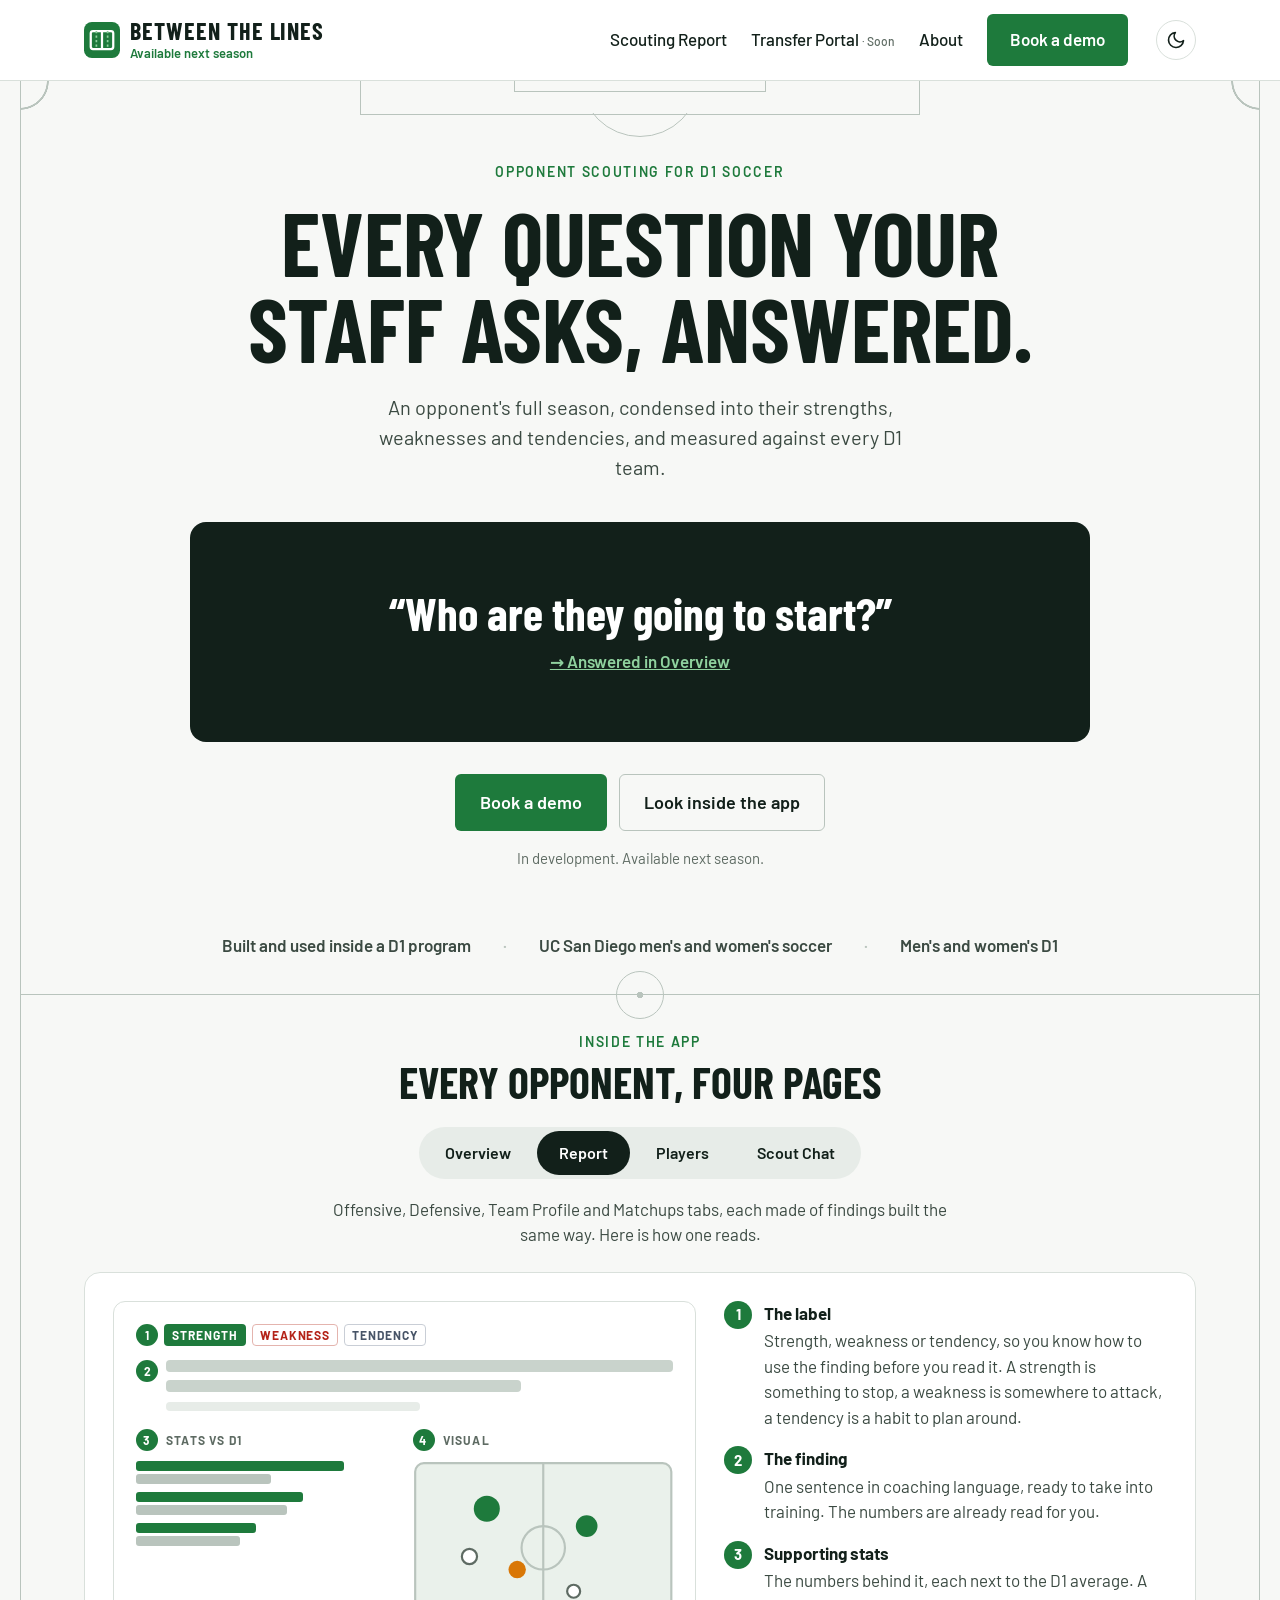
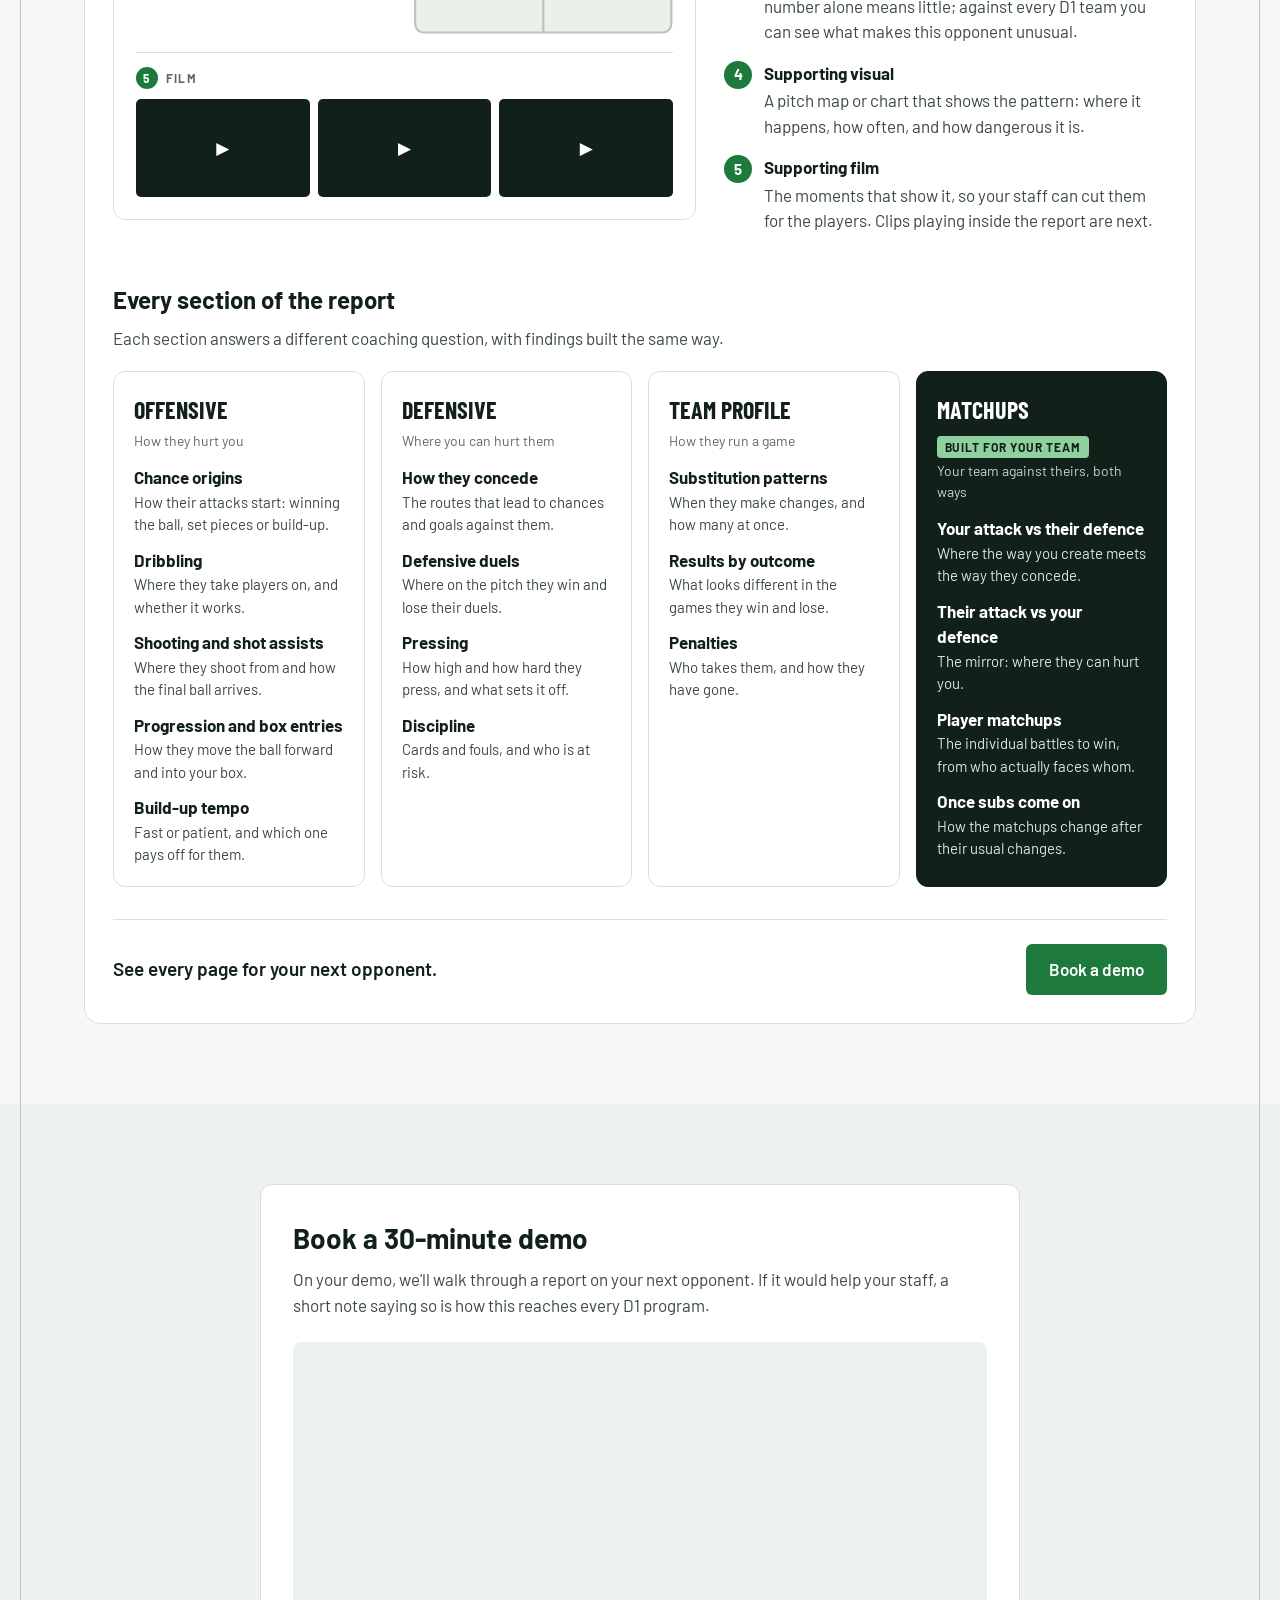
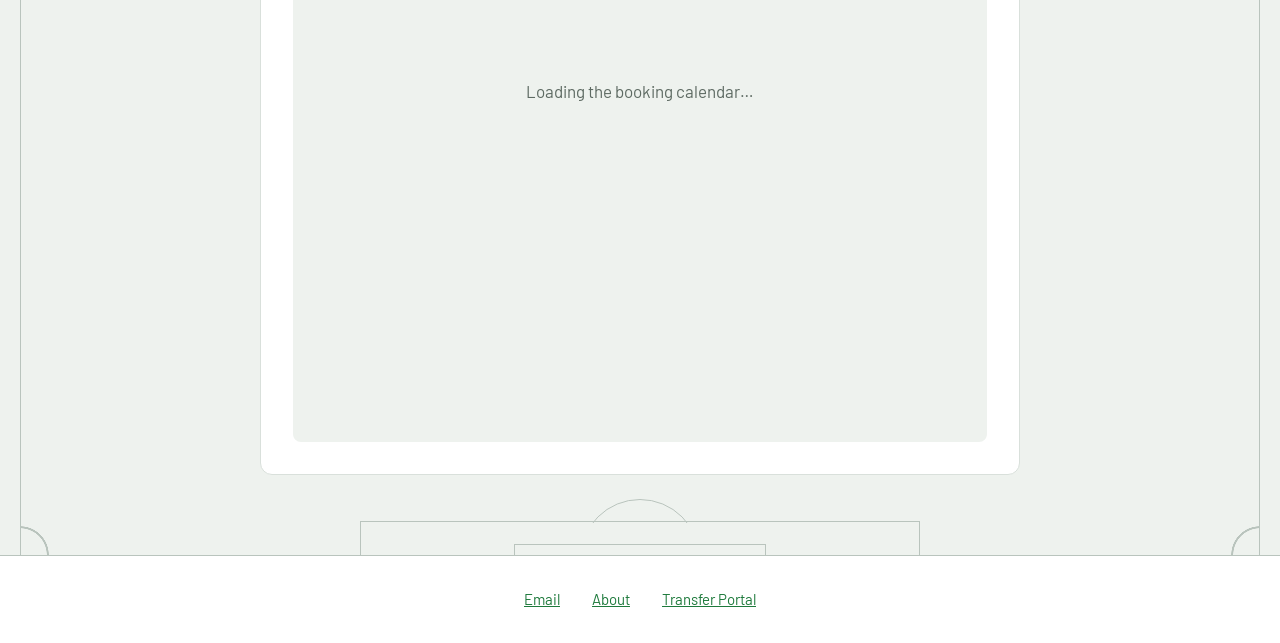
==== commit 5ea8710c: "Add Alpaslan's photo and bio, update header and Transfer Portal label" ====
--- a/index.html
+++ b/index.html
@@ -23,7 +23,7 @@
     document.documentElement.setAttribute("data-theme", dark ? "dark" : "light");
   })();
 </script>
-<link rel="stylesheet" href="css/styles.css">
+<link rel="stylesheet" href="css/styles.css?v=2">
 <meta name="theme-color" content="#FFFFFF">
 </head>
 <body>
@@ -31,8 +31,7 @@
 
 <header class="site-header">
   <div class="wrap">
-    <a class="logo" href="index.html" translate="no"><svg class="logo-mark" viewBox="0 0 32 32" aria-hidden="true"><rect width="32" height="32" rx="7" fill="#1E7A3C"/><rect x="6" y="8" width="20" height="16" rx="2" fill="none" stroke="#fff" stroke-width="2"/><line x1="16" y1="8" x2="16" y2="24" stroke="#fff" stroke-width="2"/><line class="mark-line" x1="11" y1="8" x2="11" y2="24" stroke="#8FD19E" stroke-width="1.5" stroke-dasharray="2 2"/><line class="mark-line" x1="21" y1="8" x2="21" y2="24" stroke="#8FD19E" stroke-width="1.5" stroke-dasharray="2 2"/></svg><span>Between the Lines</span></a>
-    <span class="badge">Available next season</span>
+    <a class="logo" href="index.html" translate="no"><svg class="logo-mark" viewBox="0 0 32 32" aria-hidden="true"><rect width="32" height="32" rx="7" fill="#1E7A3C"/><rect x="6" y="8" width="20" height="16" rx="2" fill="none" stroke="#fff" stroke-width="2"/><line x1="16" y1="8" x2="16" y2="24" stroke="#fff" stroke-width="2"/><line class="mark-line" x1="11" y1="8" x2="11" y2="24" stroke="#8FD19E" stroke-width="1.5" stroke-dasharray="2 2"/><line class="mark-line" x1="21" y1="8" x2="21" y2="24" stroke="#8FD19E" stroke-width="1.5" stroke-dasharray="2 2"/></svg><span class="logo-text"><span>Between the Lines</span><span class="logo-status">Available next season</span></span></a>
     <nav class="site-nav" aria-label="Main">
       <a href="#app">Scouting Report</a>
       <a href="transfer-portal.html">Transfer Portal <span class="soon">· Soon</span></a>
@@ -381,6 +380,6 @@
   </div>
 </footer>
 
-<script src="js/main.js"></script>
+<script src="js/main.js?v=2"></script>
 </body>
 </html>
--- a/css/styles.css
+++ b/css/styles.css
@@ -381,7 +381,7 @@
 .form fieldset label { flex-direction: row; align-items: center; gap: 8px; font-weight: 400; }
 .form-status { grid-column: 1 / -1; font-weight: 600; color: var(--link); }
 .people { display: grid; grid-template-columns: repeat(auto-fit, minmax(300px, 1fr)); gap: 24px; margin-top: 40px; }
-.person { background: var(--surface); border: 1px solid var(--line); border-radius: var(--radius); padding: 24px; display: flex; flex-wrap: wrap; gap: 20px; align-items: flex-start; }
+.person { background: var(--surface); border: 1px solid var(--line); border-radius: var(--radius); padding: 24px; display: flex; flex-wrap: wrap; gap: 20px; align-items: flex-start; align-content: flex-start; }
 .photo { flex: 0 0 120px; aspect-ratio: 4 / 5; background: var(--pill); border: 1px solid var(--line-strong); border-radius: 10px; display: flex; align-items: center; justify-content: center; color: var(--muted); font-size: 14px; text-align: center; overflow: hidden; }
 .photo img { width: 100%; height: 100%; object-fit: cover; }
 .person h2 { font-size: 24px; margin: 0; font-family: var(--font-body); text-transform: none; }
@@ -531,3 +531,16 @@
 @media (prefers-reduced-motion: reduce) {
   .theme-toggle svg { transition: none; }
 }
+
+/* Wordmark in capitals like the headlines, with "Available next season" set under it */
+.logo { text-transform: uppercase; letter-spacing: 0.04em; }
+.logo-text { display: flex; flex-direction: column; line-height: 1; }
+.logo-status { font-family: var(--font-body); text-transform: none; letter-spacing: 0; font-size: 13px; font-weight: 600; color: var(--link); margin-top: 4px; }
+.logo-mark { width: 36px; height: 36px; }
+@media (max-width: 640px) {
+  .logo-status { font-size: 12px; margin-top: 3px; }
+  .logo-mark { width: 30px; height: 30px; }
+}
+
+/* "Coming soon" chip beside the Transfer Portal label: pale green, so it doesn't read as a button */
+.soon-chip { display: inline-block; margin-left: 10px; padding: 3px 8px; border-radius: 4px; background: color-mix(in srgb, var(--accent) 12%, transparent); color: var(--link); font-size: 13px; letter-spacing: 0; text-transform: none; vertical-align: 1px; }
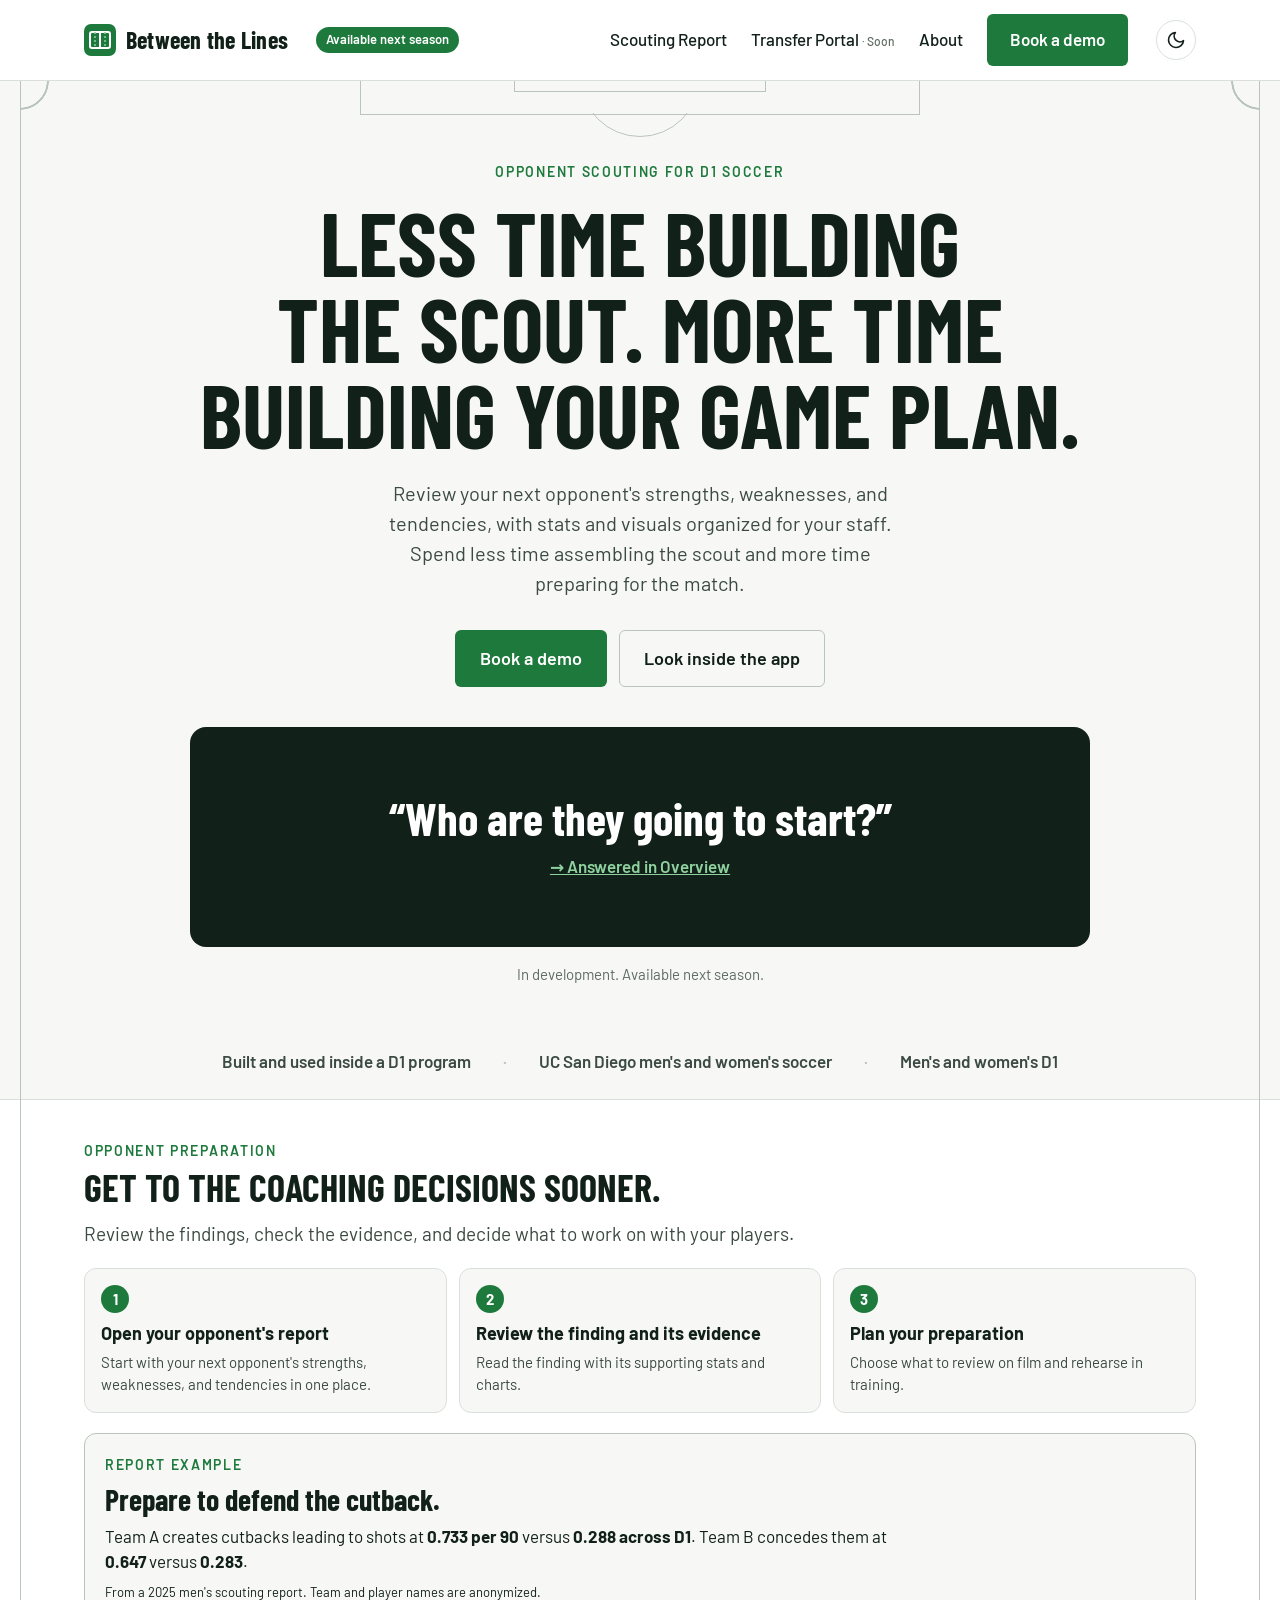
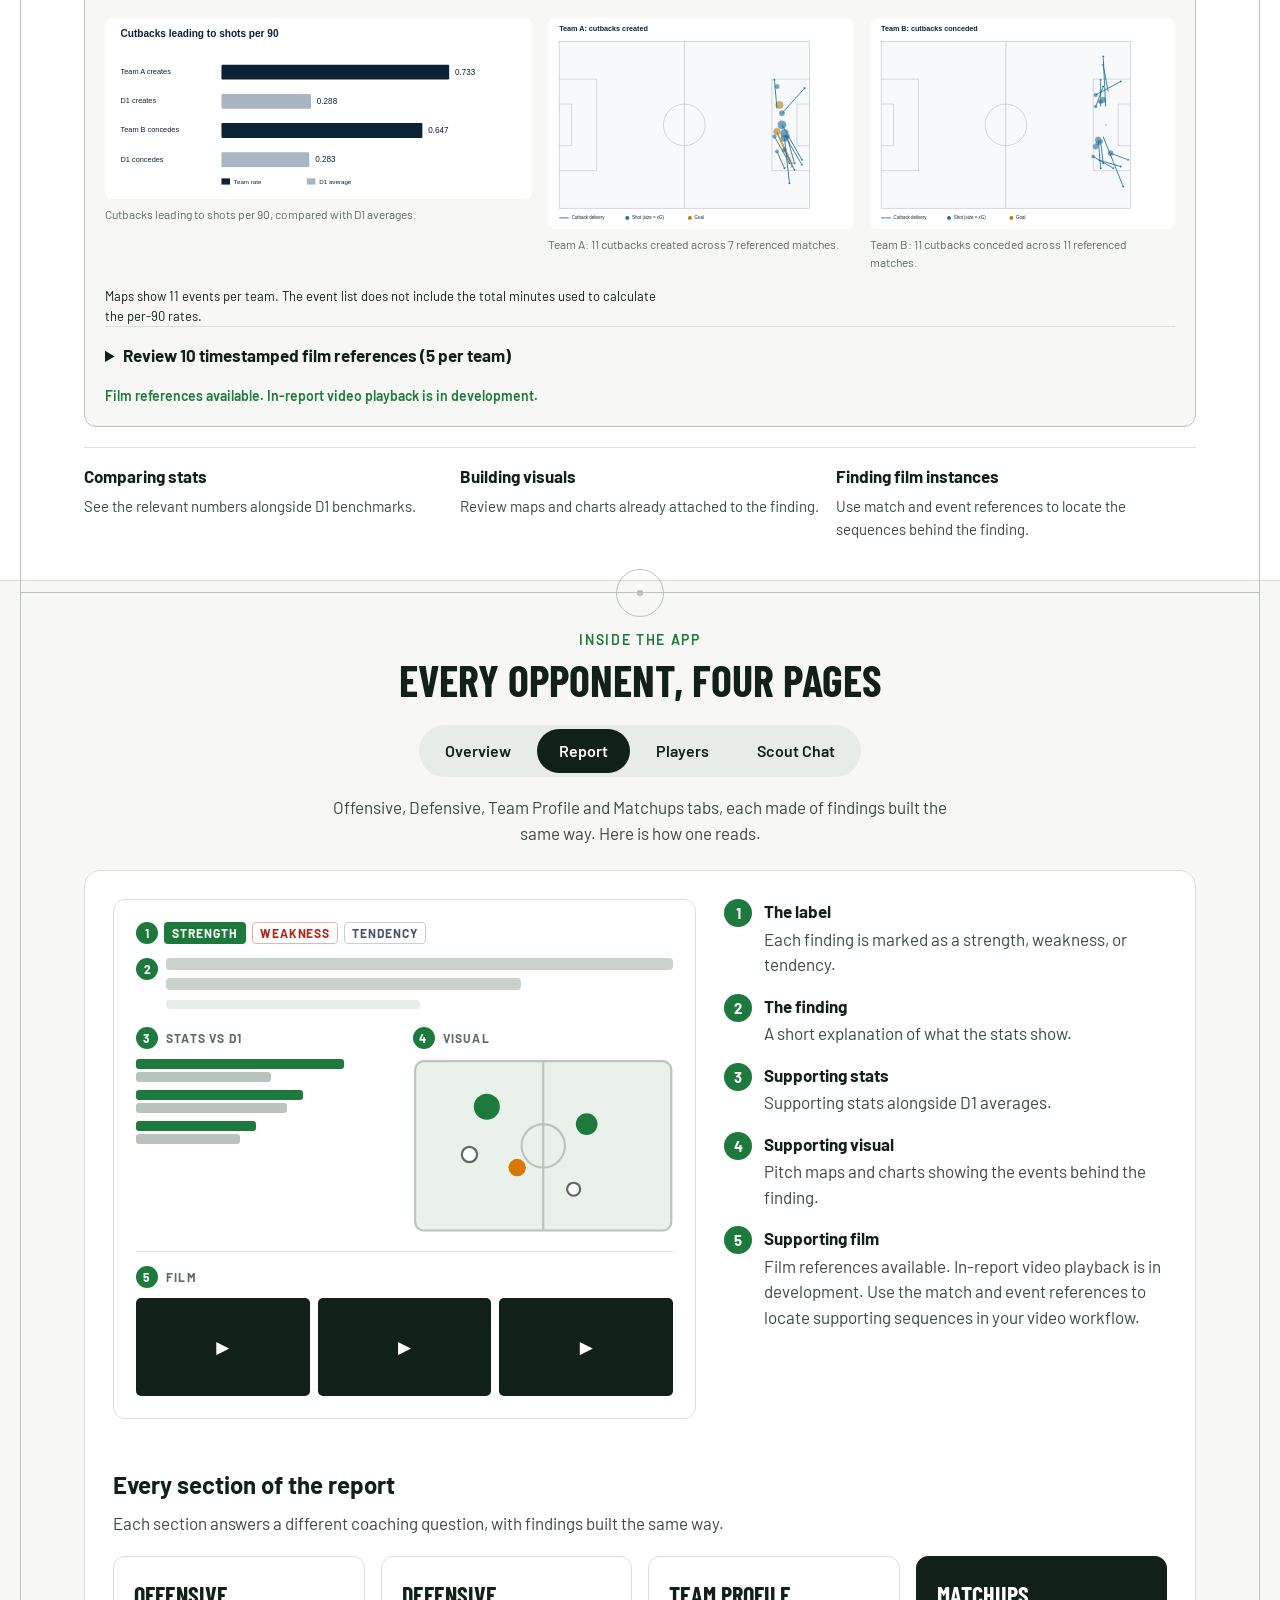
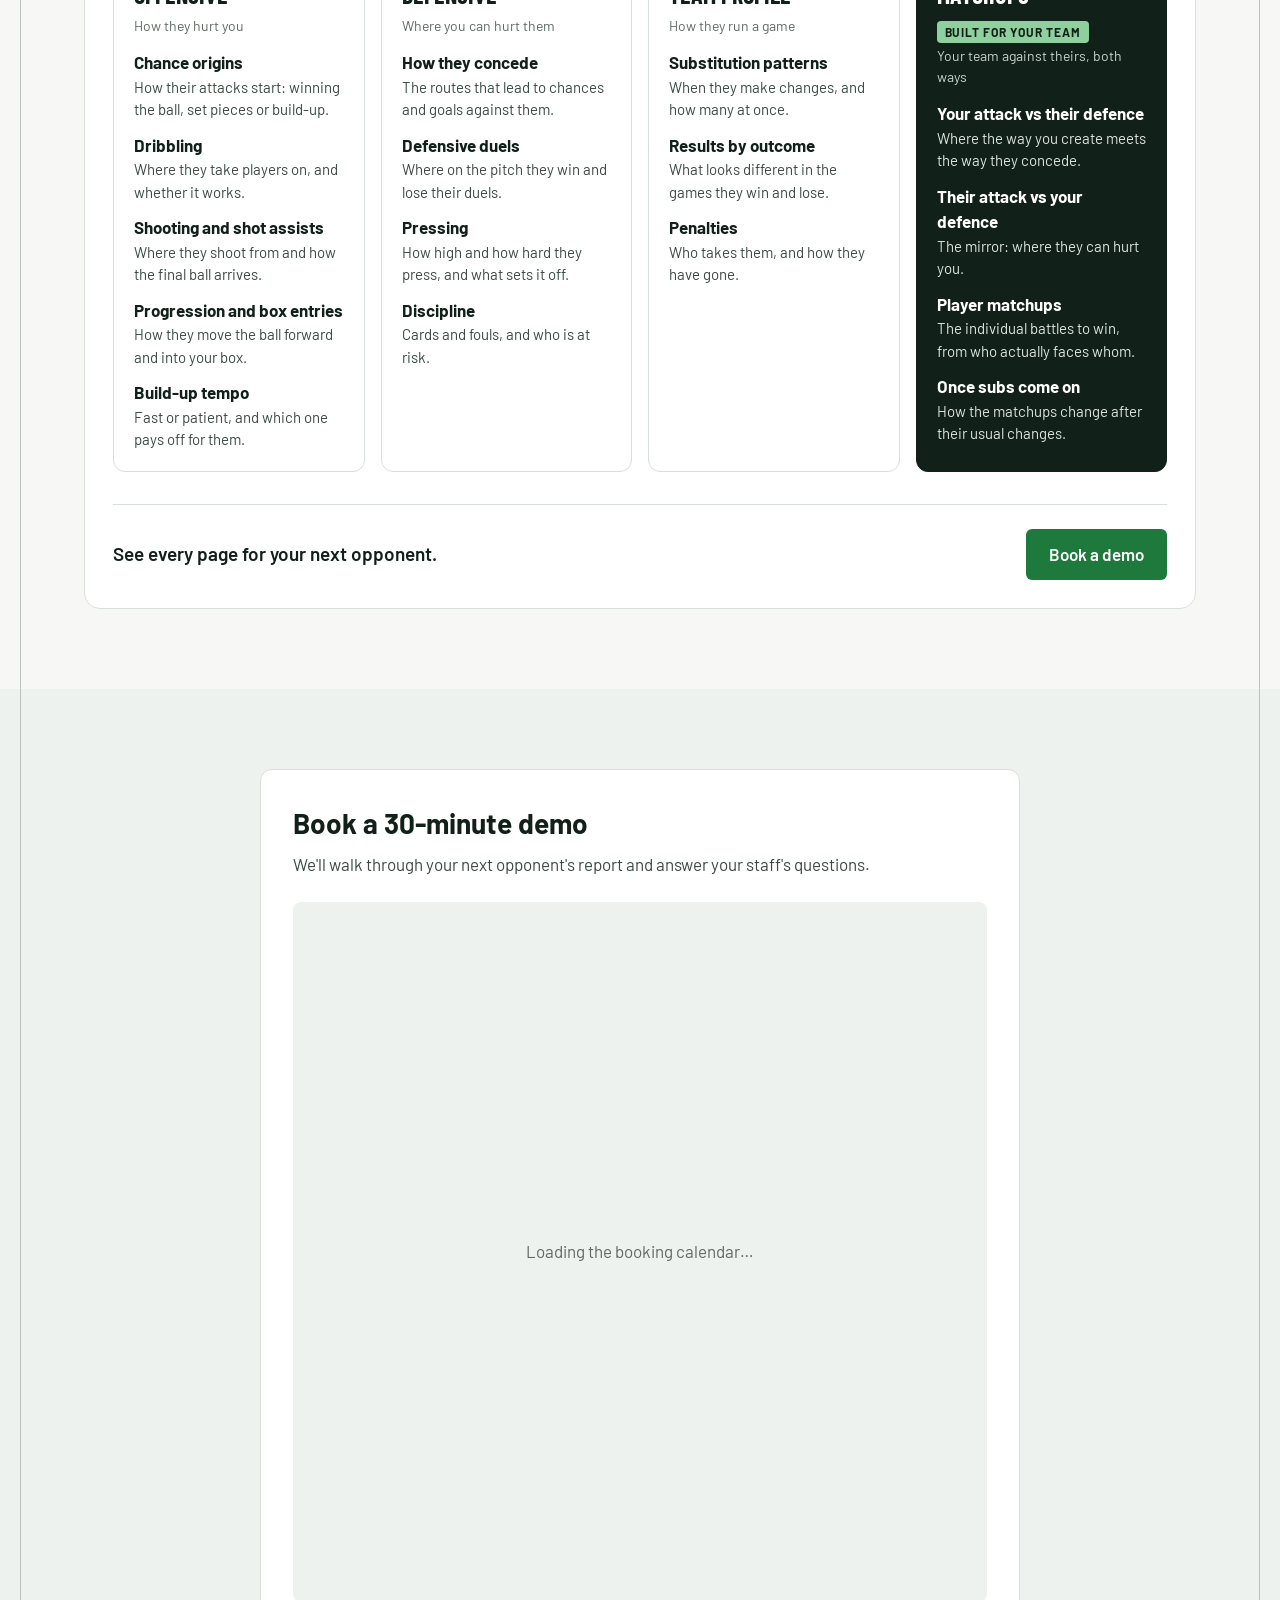
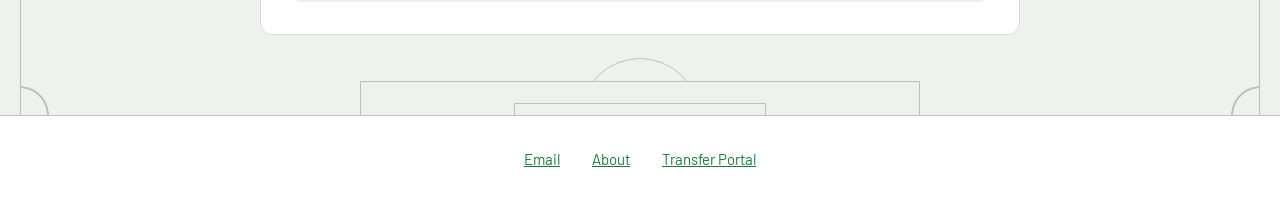
==== commit 8629f3f0: "Update scouting site positioning and cutback evidence example" ====
--- a/index.html
+++ b/index.html
@@ -4,9 +4,9 @@
 <meta charset="utf-8">
 <meta name="viewport" content="width=device-width, initial-scale=1">
 <title>Between the Lines · Opponent scouting for D1 soccer</title>
-<meta name="description" content="An opponent's full season, condensed into their strengths, weaknesses and tendencies, and measured against every D1 team. In development, available next season.">
+<meta name="description" content="Review your next opponent's strengths, weaknesses, and tendencies, with stats and visuals organized for your staff. Spend less time assembling the scout and more time preparing for the match. In development, available next season.">
 <meta property="og:title" content="Between the Lines · Opponent scouting for D1 soccer">
-<meta property="og:description" content="Every question your staff asks, answered. Book a 30-minute demo.">
+<meta property="og:description" content="Less time building the scout. More time building your game plan. Book a 30-minute demo.">
 <meta property="og:type" content="website">
 <link rel="icon" href="assets/favicon.svg" type="image/svg+xml">
 <link rel="preconnect" href="https://fonts.googleapis.com">
@@ -23,7 +23,7 @@
     document.documentElement.setAttribute("data-theme", dark ? "dark" : "light");
   })();
 </script>
-<link rel="stylesheet" href="css/styles.css?v=2">
+<link rel="stylesheet" href="css/styles.css">
 <meta name="theme-color" content="#FFFFFF">
 </head>
 <body>
@@ -31,7 +31,8 @@
 
 <header class="site-header">
   <div class="wrap">
-    <a class="logo" href="index.html" translate="no"><svg class="logo-mark" viewBox="0 0 32 32" aria-hidden="true"><rect width="32" height="32" rx="7" fill="#1E7A3C"/><rect x="6" y="8" width="20" height="16" rx="2" fill="none" stroke="#fff" stroke-width="2"/><line x1="16" y1="8" x2="16" y2="24" stroke="#fff" stroke-width="2"/><line class="mark-line" x1="11" y1="8" x2="11" y2="24" stroke="#8FD19E" stroke-width="1.5" stroke-dasharray="2 2"/><line class="mark-line" x1="21" y1="8" x2="21" y2="24" stroke="#8FD19E" stroke-width="1.5" stroke-dasharray="2 2"/></svg><span class="logo-text"><span>Between the Lines</span><span class="logo-status">Available next season</span></span></a>
+    <a class="logo" href="index.html" translate="no"><svg class="logo-mark" viewBox="0 0 32 32" aria-hidden="true"><rect width="32" height="32" rx="7" fill="#1E7A3C"/><rect x="6" y="8" width="20" height="16" rx="2" fill="none" stroke="#fff" stroke-width="2"/><line x1="16" y1="8" x2="16" y2="24" stroke="#fff" stroke-width="2"/><line class="mark-line" x1="11" y1="8" x2="11" y2="24" stroke="#8FD19E" stroke-width="1.5" stroke-dasharray="2 2"/><line class="mark-line" x1="21" y1="8" x2="21" y2="24" stroke="#8FD19E" stroke-width="1.5" stroke-dasharray="2 2"/></svg><span>Between the Lines</span></a>
+    <span class="badge">Available next season</span>
     <nav class="site-nav" aria-label="Main">
       <a href="#app">Scouting Report</a>
       <a href="transfer-portal.html">Transfer Portal <span class="soon">· Soon</span></a>
@@ -51,8 +52,12 @@
   <div class="pitch-mark box top" aria-hidden="true"><i class="ln"></i><i class="six"></i><i class="cap"></i></div>
   <div class="wrap">
     <p class="eyebrow">Opponent scouting for D1 soccer</p>
-    <h1 class="display">Every question your staff asks, answered.</h1>
-    <p class="lead">An opponent's full season, condensed into their strengths, weaknesses and tendencies, and measured against every D1 team.</p>
+    <h1 class="display">Less time building the scout. More time building your game plan.</h1>
+    <p class="lead">Review your next opponent's strengths, weaknesses, and tendencies, with stats and visuals organized for your staff. Spend less time assembling the scout and more time preparing for the match.</p>
+    <div class="hero-ctas">
+      <a class="btn btn-primary btn-lg" href="#demo">Book a demo</a>
+      <a class="btn btn-secondary btn-lg" href="#app">Look inside the app</a>
+    </div>
     <div class="qbanner" aria-label="Questions coaches ask, and where the app answers them">
       <div class="qtrack">
         <div class="qslide"><p class="q">“Who are they going to start?”</p><a href="#app" data-open-tab="tab-overview">→ Answered in Overview</a></div>
@@ -61,10 +66,6 @@
         <div class="qslide"><p class="q">“Who takes their set pieces?”</p><a href="#app" data-open-tab="tab-chat">→ Ask Scout Chat</a></div>
       </div>
     </div>
-    <div class="hero-ctas">
-      <a class="btn btn-primary btn-lg" href="#demo">Book a demo</a>
-      <a class="btn btn-secondary btn-lg" href="#app">Look inside the app</a>
-    </div>
     <p class="note">In development. Available next season.</p>
   </div>
 </section>
@@ -76,6 +77,62 @@
     <span>UC San Diego men's and women's soccer</span>
     <span class="dot" aria-hidden="true">·</span>
     <span>Men's and women's D1</span>
+  </div>
+</section>
+
+<section class="band white preparation" aria-labelledby="prep-heading">
+  <div class="wrap">
+    <p class="eyebrow">Opponent preparation</p>
+    <h2 class="display" id="prep-heading">Get to the coaching decisions sooner.</h2>
+    <p class="prep-intro body-text">Review the findings, check the evidence, and decide what to work on with your players.</p>
+    <ol class="prep-steps">
+      <li><span class="num" aria-hidden="true">1</span><h3>Open your opponent's report</h3><p>Start with your next opponent's strengths, weaknesses, and tendencies in one place.</p></li>
+      <li><span class="num" aria-hidden="true">2</span><h3>Review the finding and its evidence</h3><p>Read the finding with its supporting stats and charts.</p></li>
+      <li><span class="num" aria-hidden="true">3</span><h3>Plan your preparation</h3><p>Choose what to review on film and rehearse in training.</p></li>
+    </ol>
+    <article class="finding-example" aria-labelledby="finding-heading">
+      <p class="eyebrow">Report example</p>
+      <h3 id="finding-heading">Prepare to defend the cutback.</h3>
+      <p>Team A creates cutbacks leading to shots at <strong>0.733 per 90</strong> versus <strong>0.288 across D1</strong>. Team B concedes them at <strong>0.647</strong> versus <strong>0.283</strong>.</p>
+      <p class="note">From a 2025 men's scouting report. Team and player names are anonymized.</p>
+      <div class="finding-visuals">
+      <figure class="finding-rates"><a href="assets/cutback-example/rate-comparison.svg" target="_blank" rel="noopener" aria-label="Open chart at full size"><img src="assets/cutback-example/rate-comparison.svg" width="1100" height="465" loading="lazy" alt="Cutbacks leading to shots per 90: Team A creates 0.733 versus D1 0.288; Team B concedes 0.647 versus D1 0.283."></a><figcaption>Cutbacks leading to shots per 90, compared with D1 averages.</figcaption></figure>
+      <div class="finding-maps">
+        <figure><a href="assets/cutback-example/cutbacks-created.svg" target="_blank" rel="noopener" aria-label="Open chart at full size"><img src="assets/cutback-example/cutbacks-created.svg" width="1100" height="760" loading="lazy" alt="Supplied pitch map of Team A's cutback delivery paths and resulting shots. Shot size represents xG; goals are marked separately."></a><figcaption>Team A: 11 cutbacks created across 7 referenced matches.</figcaption></figure>
+        <figure><a href="assets/cutback-example/cutbacks-conceded.svg" target="_blank" rel="noopener" aria-label="Open chart at full size"><img src="assets/cutback-example/cutbacks-conceded.svg" width="1100" height="760" loading="lazy" alt="Supplied pitch map of Team B's conceded cutback delivery paths and resulting shots. Shot size represents xG; goals are marked separately."></a><figcaption>Team B: 11 cutbacks conceded across 11 referenced matches.</figcaption></figure>
+      </div>
+      </div>
+      <p class="note">Maps show 11 events per team. The event list does not include the total minutes used to calculate the per-90 rates.</p>
+      <details class="film-references"><summary>Review 10 timestamped film references (5 per team)</summary>
+        <p>Goals are listed first, followed by shots ranked by xG. Use the video times to find each event in your footage. Video playback is not available here.</p>
+        <section class="film-team" aria-label="Team A film references">
+          <h4>Team A: cutbacks created</h4><p>2 cutback goals and the 3 highest-xG shot examples.</p>
+          <div class="reference-scroll" role="region" aria-label="Team A cutback film references" tabindex="0"><table><caption>Team A: cutbacks created film lookup</caption><thead><tr><th scope="col">Match</th><th scope="col">Delivery</th><th scope="col">Match clock</th><th scope="col">Outcome</th><th scope="col">Video time</th></tr></thead><tbody>
+<tr><td>Match 03</td><td>Player 03</td><td>1H 47:50</td><td>Goal</td><td>47:51</td></tr>
+<tr><td>Match 04</td><td>Player 03</td><td>2H 78:15</td><td>Goal</td><td>90:05</td></tr>
+<tr><td>Match 01</td><td>Player 01</td><td>2H 90:09</td><td>Shot</td><td>101:46</td></tr>
+<tr><td>Match 02</td><td>Player 02</td><td>1H 6:00</td><td>Shot</td><td>6:02</td></tr>
+<tr><td>Match 03</td><td>Player 04</td><td>1H 7:34</td><td>Shot</td><td>7:35</td></tr>
+          </tbody></table></div>
+        </section>
+        <section class="film-team" aria-label="Team B film references">
+          <h4>Team B: cutbacks conceded</h4><p>No goals conceded in this sample. The five highest-xG shots are listed below.</p>
+          <div class="reference-scroll" role="region" aria-label="Team B cutback film references" tabindex="0"><table><caption>Team B: cutbacks conceded film lookup</caption><thead><tr><th scope="col">Match</th><th scope="col">Delivery</th><th scope="col">Match clock</th><th scope="col">Outcome</th><th scope="col">Video time</th></tr></thead><tbody>
+<tr><td>Match 08</td><td>Player 07</td><td>1H 4:29</td><td>Shot</td><td>4:31</td></tr>
+<tr><td>Match 09</td><td>Player 08</td><td>1H 25:03</td><td>Shot</td><td>25:11</td></tr>
+<tr><td>Match 10</td><td>Player 09</td><td>2H 73:39</td><td>Shot</td><td>81:07</td></tr>
+<tr><td>Match 11</td><td>Player 10</td><td>1H 3:30</td><td>Shot</td><td>3:38</td></tr>
+<tr><td>Match 12</td><td>Player 11</td><td>1H 48:24</td><td>Shot</td><td>48:32</td></tr>
+          </tbody></table></div>
+        </section>
+      </details>
+      <p class="playback-status">Film references available. In-report video playback is in development.</p>
+    </article>
+    <dl class="prep-work">
+      <div><dt>Comparing stats</dt><dd>See the relevant numbers alongside D1 benchmarks.</dd></div>
+      <div><dt>Building visuals</dt><dd>Review maps and charts already attached to the finding.</dd></div>
+      <div><dt>Finding film instances</dt><dd>Use match and event references to locate the sequences behind the finding.</dd></div>
+    </dl>
   </div>
 </section>
 
@@ -145,12 +202,12 @@
             </div>
           </div>
           <ol class="explain">
-            <li><span class="num">1</span><div><strong>Probable starting XI</strong><p>A dashboard at the top: who they're likely to start and the shape they'll play, built from their recent team sheets.</p></div></li>
-            <li><span class="num">2</span><div><strong>A one-line summary for each player</strong><p>Under every predicted position, one sentence on what that player does, so the team sheet doubles as a scouting sheet.</p></div></li>
+            <li><span class="num">1</span><div><strong>Probable starting XI</strong><p>Their likely starters and formation, based on recent team sheets.</p></div></li>
+            <li><span class="num">2</span><div><strong>A one-line summary for each player</strong><p>A short description of each predicted starter.</p></div></li>
             <li><span class="num">3</span><div><strong>Toss-ups</strong><p>When two players have been sharing a spot, both are shown, so you can prepare for either.</p></div></li>
             <li><span class="num">4</span><div><strong>Possible injuries and absences</strong><p>Regular starters who have dropped off recent team sheets are flagged, so you know who may be missing.</p></div></li>
             <li><span class="num">5</span><div><strong>Position switches</strong><p>Players who move between spots, like a center back now starting at fullback, are marked on the team sheet.</p></div></li>
-            <li><span class="num">6</span><div><strong>Top 3 insights</strong><p>Separate from the lineup, the three most important findings from the full report, so the first page gives you the headline story.</p></div></li>
+            <li><span class="num">6</span><div><strong>Top 3 insights</strong><p>Three main findings from the full report, shown below the lineup.</p></div></li>
           </ol>
         </div>
       </div>
@@ -189,11 +246,11 @@
             </div>
           </div>
           <ol class="explain">
-            <li><span class="num">1</span><div><strong>The label</strong><p>Strength, weakness or tendency, so you know how to use the finding before you read it. A strength is something to stop, a weakness is somewhere to attack, a tendency is a habit to plan around.</p></div></li>
-            <li><span class="num">2</span><div><strong>The finding</strong><p>One sentence in coaching language, ready to take into training. The numbers are already read for you.</p></div></li>
-            <li><span class="num">3</span><div><strong>Supporting stats</strong><p>The numbers behind it, each next to the D1 average. A number alone means little; against every D1 team you can see what makes this opponent unusual.</p></div></li>
-            <li><span class="num">4</span><div><strong>Supporting visual</strong><p>A pitch map or chart that shows the pattern: where it happens, how often, and how dangerous it is.</p></div></li>
-            <li><span class="num">5</span><div><strong>Supporting film</strong><p>The moments that show it, so your staff can cut them for the players. Clips playing inside the report are next.</p></div></li>
+            <li><span class="num">1</span><div><strong>The label</strong><p>Each finding is marked as a strength, weakness, or tendency.</p></div></li>
+            <li><span class="num">2</span><div><strong>The finding</strong><p>A short explanation of what the stats show.</p></div></li>
+            <li><span class="num">3</span><div><strong>Supporting stats</strong><p>Supporting stats alongside D1 averages.</p></div></li>
+            <li><span class="num">4</span><div><strong>Supporting visual</strong><p>Pitch maps and charts showing the events behind the finding.</p></div></li>
+            <li><span class="num">5</span><div><strong>Supporting film</strong><p>Film references available. In-report video playback is in development. Use the match and event references to locate supporting sequences in your video workflow.</p></div></li>
           </ol>
         </div>
 
@@ -269,7 +326,7 @@
             </div>
           </div>
           <ol class="explain">
-            <li><span class="num">1</span><div><strong>Tags</strong><p>Their key characteristics at a glance, so you know the type of player before reading on.</p></div></li>
+            <li><span class="num">1</span><div><strong>Tags</strong><p>Labels describing how the player plays.</p></div></li>
             <li><span class="num">2</span><div><strong>Strengths</strong><p>What they do better than D1 players in the same position.</p></div></li>
             <li><span class="num">3</span><div><strong>Weaknesses</strong><p>Where they fall short, and how your players can use it.</p></div></li>
             <li><span class="num">4</span><div><strong>Tendencies</strong><p>Habits to plan around, like which way they turn or which set piece they take.</p></div></li>
@@ -287,23 +344,27 @@
               <div class="bubble-q"><span class="typing">Who takes their set pieces?</span></div>
               <div class="bubble-wait" aria-hidden="true">Looking at their set pieces…</div>
               <div class="bubble-a">
-                <p><strong>#17, their right back</strong>, delivers most of them: 34 set-piece deliveries in their career. 10 of their 20 shot assists came from set pieces, and throw-ins are used more than corners, so plan marking for the long throw near your box.</p>
-                <div class="chat-viz">
-                  <figure class="mini-pitch half"><svg viewBox="-3 -3 74 58.5" role="img" aria-label="Arrows from where #17 took each set piece to where it landed. Throw-ins: solid, corners: dashed, free kicks: dotted."><rect class="turf" x="-3" y="-3" width="74" height="58.5" rx="2"/><g class="lines"><rect x="0" y="0" width="68" height="52.5"/><rect x="13.84" y="0" width="40.32" height="16.5"/><rect x="24.84" y="0" width="18.32" height="5.5"/><path d="M26.69 16.5a9.15 9.15 0 0 0 14.62 0M24.85 52.5a9.15 9.15 0 0 1 18.3 0"/><rect x="30.34" y="-1.5" width="7.32" height="1.5"/></g><g class="arrow c2" style="--d:0ms;transform-origin:0.4px 0.4px"><path class="shaft dashed" d="M0.4 0.4Q13.5 7.3 27.0 6.5"/><path class="head" d="M28.3 6.5L26.9 5.8L27.0 7.3z"/></g><g class="arrow c1" style="--d:76ms;transform-origin:68.0px 13.9px"><path class="shaft" d="M68.0 13.9Q57.8 11.2 50.9 5.0"/><path class="head" d="M49.9 4.1L50.4 5.5L51.4 4.4z"/></g><g class="arrow c2" style="--d:152ms;transform-origin:67.6px 0.4px"><path class="shaft dashed" d="M67.6 0.4Q54.7 10.1 39.9 11.5"/><path class="head" d="M38.6 11.6L40.0 12.3L39.8 10.8z"/></g><g class="arrow c2" style="--d:228ms;transform-origin:67.6px 0.4px"><path class="shaft dashed" d="M67.6 0.4Q54.4 5.3 41.9 2.9"/><path class="head" d="M40.6 2.7L41.7 3.6L42.0 2.2z"/></g><g class="arrow c3" style="--d:304ms;transform-origin:54.4px 24.8px"><path class="shaft dotted" d="M54.4 24.8Q45.7 15.0 35.4 9.0"/><path class="head" d="M34.3 8.4L35.0 9.7L35.8 8.4z"/></g><g class="arrow c1" style="--d:380ms;transform-origin:68.0px 10.0px"><path class="shaft" d="M68.0 10.0Q54.2 11.1 42.6 6.3"/><path class="head" d="M41.4 5.8L42.3 7.0L42.9 5.6z"/></g><g class="arrow c3" style="--d:456ms;transform-origin:42.9px 25.7px"><path class="shaft dotted" d="M42.9 25.7Q38.0 14.0 30.5 5.5"/><path class="head" d="M29.6 4.5L29.9 5.9L31.1 5.0z"/></g><g class="arrow c1" style="--d:532ms;transform-origin:68.0px 9.0px"><path class="shaft" d="M68.0 9.0Q56.9 10.2 47.6 6.8"/><path class="head" d="M46.4 6.3L47.4 7.5L47.9 6.0z"/></g><g class="arrow c1" style="--d:608ms;transform-origin:68.0px 11.1px"><path class="shaft" d="M68.0 11.1Q57.8 13.8 48.8 11.8"/><path class="head" d="M47.5 11.5L48.6 12.5L49.0 11.1z"/></g><g class="arrow c1" style="--d:684ms;transform-origin:68.0px 36.5px"><path class="shaft" d="M68.0 36.5Q63.1 34.0 60.5 30.7"/><path class="head" d="M59.6 29.7L59.9 31.2L61.0 30.3z"/></g><g class="arrow c1" style="--d:760ms;transform-origin:68.0px 12.5px"><path class="shaft" d="M68.0 12.5Q54.5 13.8 43.0 9.3"/><path class="head" d="M41.8 8.9L42.7 10.0L43.3 8.6z"/></g><g class="arrow c1" style="--d:836ms;transform-origin:68.0px 38.2px"><path class="shaft" d="M68.0 38.2Q63.0 35.7 60.3 32.4"/><path class="head" d="M59.4 31.4L59.7 32.8L60.8 31.9z"/></g><g class="arrow c1" style="--d:912ms;transform-origin:68.0px 19.4px"><path class="shaft" d="M68.0 19.4Q53.7 16.9 43.2 9.0"/><path class="head" d="M42.2 8.2L42.8 9.6L43.7 8.4z"/></g><g class="arrow c2" style="--d:988ms;transform-origin:67.6px 0.4px"><path class="shaft dashed" d="M67.6 0.4Q55.6 5.5 43.9 3.9"/><path class="head" d="M42.7 3.7L43.8 4.6L44.1 3.1z"/></g><g class="arrow c2" style="--d:1064ms;transform-origin:0.4px 0.4px"><path class="shaft dashed" d="M0.4 0.4Q20.7 11.5 42.5 10.5"/><path class="head" d="M43.8 10.4L42.5 9.7L42.6 11.2z"/></g><g class="arrow c1" style="--d:1140ms;transform-origin:68.0px 16.9px"><path class="shaft" d="M68.0 16.9Q55.2 15.3 45.5 8.7"/><path class="head" d="M44.5 7.9L45.1 9.3L46.0 8.0z"/></g><g class="arrow c3" style="--d:1216ms;transform-origin:51.5px 25.3px"><path class="shaft dotted" d="M51.5 25.3Q42.9 14.6 32.6 7.8"/><path class="head" d="M31.5 7.1L32.1 8.5L33.0 7.2z"/></g><g class="arrow c1" style="--d:1292ms;transform-origin:68.0px 36.3px"><path class="shaft" d="M68.0 36.3Q63.1 32.0 60.8 27.3"/><path class="head" d="M60.2 26.1L60.1 27.6L61.4 26.9z"/></g><g class="arrow c2" style="--d:1368ms;transform-origin:67.6px 0.4px"><path class="shaft dashed" d="M67.6 0.4Q55.6 9.2 42.0 10.3"/><path class="head" d="M40.7 10.4L42.1 11.0L41.9 9.6z"/></g><g class="arrow c1" style="--d:1444ms;transform-origin:68.0px 14.1px"><path class="shaft" d="M68.0 14.1Q53.2 12.2 41.9 4.5"/><path class="head" d="M40.8 3.8L41.5 5.2L42.3 3.9z"/></g><g class="arrow c1" style="--d:1520ms;transform-origin:68.0px 8.7px"><path class="shaft" d="M68.0 8.7Q58.8 9.3 51.5 6.1"/><path class="head" d="M50.3 5.6L51.2 6.8L51.8 5.4z"/></g><g class="arrow c1" style="--d:1596ms;transform-origin:68.0px 8.8px"><path class="shaft" d="M68.0 8.8Q56.4 8.7 47.2 3.9"/><path class="head" d="M46.1 3.3L46.9 4.6L47.6 3.3z"/></g><g class="arrow c2" style="--d:1672ms;transform-origin:67.6px 0.4px"><path class="shaft dashed" d="M67.6 0.4Q53.3 10.2 37.3 11.2"/><path class="head" d="M36.0 11.2L37.4 11.9L37.3 10.4z"/></g><g class="arrow c2" style="--d:1748ms;transform-origin:0.4px 0.4px"><path class="shaft dashed" d="M0.4 0.4Q17.7 9.8 36.1 8.9"/><path class="head" d="M37.4 8.8L36.1 8.1L36.2 9.6z"/></g><g class="arrow c2" style="--d:1824ms;transform-origin:67.6px 0.4px"><path class="shaft dashed" d="M67.6 0.4Q54.5 8.4 40.4 8.4"/><path class="head" d="M39.1 8.4L40.4 9.1L40.4 7.6z"/></g><g class="arrow c2" style="--d:1900ms;transform-origin:67.6px 0.4px"><path class="shaft dashed" d="M67.6 0.4Q58.1 6.7 48.1 7.2"/><path class="head" d="M46.8 7.2L48.1 7.9L48.0 6.4z"/></g><g class="arrow c1" style="--d:1976ms;transform-origin:68.0px 40.3px"><path class="shaft" d="M68.0 40.3Q64.1 37.7 62.3 34.9"/><path class="head" d="M61.6 33.8L61.7 35.3L62.9 34.5z"/></g><g class="arrow c1" style="--d:2052ms;transform-origin:68.0px 27.1px"><path class="shaft" d="M68.0 27.1Q61.6 25.2 57.5 21.7"/><path class="head" d="M56.5 20.9L57.0 22.3L58.0 21.1z"/></g><g class="arrow c2" style="--d:2128ms;transform-origin:67.6px 0.4px"><path class="shaft dashed" d="M67.6 0.4Q52.5 5.7 38.0 2.7"/><path class="head" d="M36.8 2.4L37.9 3.4L38.2 2.0z"/></g><g class="arrow c2" style="--d:2204ms;transform-origin:67.6px 0.4px"><path class="shaft dashed" d="M67.6 0.4Q51.5 9.9 34.2 9.7"/><path class="head" d="M32.9 9.6L34.2 10.4L34.2 8.9z"/></g><g class="arrow c1" style="--d:2280ms;transform-origin:68.0px 16.1px"><path class="shaft" d="M68.0 16.1Q55.9 16.7 45.9 12.3"/><path class="head" d="M44.8 11.8L45.6 13.0L46.3 11.6z"/></g><g class="arrow c1" style="--d:2356ms;transform-origin:68.0px 39.1px"><path class="shaft" d="M68.0 39.1Q62.1 34.7 59.0 29.4"/><path class="head" d="M58.3 28.2L58.3 29.7L59.6 29.0z"/></g><g class="arrow c2" style="--d:2432ms;transform-origin:0.4px 0.4px"><path class="shaft dashed" d="M0.4 0.4Q18.2 6.9 35.4 3.5"/><path class="head" d="M36.7 3.2L35.3 2.7L35.6 4.2z"/></g><g class="arrow c2" style="--d:2508ms;transform-origin:67.6px 0.4px"><path class="shaft dashed" d="M67.6 0.4Q49.0 9.0 29.9 6.7"/><path class="head" d="M28.6 6.6L29.8 7.5L30.0 6.0z"/></g></svg><figcaption>Where each delivery went <span aria-hidden="true">· attacking ↑</span></figcaption></figure>
-                <div class="chat-chart" role="img" aria-label="Set-piece deliveries by #17: 17 throw-ins, 14 corners, 3 free kicks">
-                  <p class="mock-label" style="margin:0">#17 set-piece deliveries</p>
-                  <div class="row"><span><i class="key ln c1" aria-hidden="true"></i>Throw-ins</span><div class="track"><div class="fill c1" style="width:100%"></div></div><strong>17</strong></div>
-                  <div class="row"><span><i class="key ln dashed c2" aria-hidden="true"></i>Corners</span><div class="track"><div class="fill c2" style="width:82%"></div></div><strong>14</strong></div>
-                  <div class="row"><span><i class="key ln dotted c3" aria-hidden="true"></i>Free kicks</span><div class="track"><div class="fill c3" style="width:18%"></div></div><strong>3</strong></div>
-                </div>
-                </div>
+                <p class="example-label">Illustrative example &middot; fictional data</p>
+                <p>Across their last <strong>5 matches</strong> (sample matches 1&ndash;5):</p>
+                <ul class="taker-answer">
+                  <li><strong>Corners:</strong> #10 took 12 of 16; #7 took the other 4.</li>
+                  <li><strong>Wide free kicks:</strong> #7 was the main taker, with 6 of 8; #10 took the other 2.</li>
+                  <li><strong>Attacking throw-ins:</strong> #17 took 18 of 24 in the attacking third; #3 took the other 6.</li>
+                </ul>
+                <figure class="taker-chart">
+                  <figcaption>Set-piece takers by type &middot; last 5 matches</figcaption>
+                  <div><span>Corners &middot; 16 total</span><div class="taker-bar"><b style="flex:12">#10: 12</b><b style="flex:4">#7: 4</b></div></div>
+                  <div><span>Wide free kicks &middot; 8 total</span><div class="taker-bar"><b style="flex:6">#7: 6</b><b style="flex:2">#10: 2</b></div></div>
+                  <div><span>Attacking-third throw-ins &middot; 24 total</span><div class="taker-bar"><b style="flex:18">#17: 18</b><b style="flex:6">#3: 6</b></div></div>
+                  <p class="muted">Each bar represents all team events of that type in the same five-match sample.</p>
+                </figure>
               </div>
             </div>
             <div class="exchange">
               <div class="bubble-q"><span class="typing">Where do their chances come from?</span></div>
               <div class="bubble-wait" aria-hidden="true">Looking at how their attacks start…</div>
               <div class="bubble-a">
-                <p><strong>Winning the ball back.</strong> Their attacks off interceptions and tackles are worth 0.43 xG per 90, against a D1 average of 0.30, and seven of their goals started that way. Keep your build-up away from their midfield.</p>
+                <p><strong>Winning the ball back.</strong> Attacks following interceptions and tackles produce 0.43 xG per 90, compared with a D1 average of 0.30. Seven of their goals started from those regains.</p>
                 <div class="chat-viz">
                   <figure class="mini-pitch"><svg viewBox="-3 -3 111 74" role="img" aria-label="Where they won the ball before a shot: mostly in midfield, on both sides of halfway."><rect class="turf" x="-3" y="-3" width="111" height="74" rx="2"/><g class="lines"><rect x="0" y="0" width="105" height="68"/><line x1="52.5" y1="0" x2="52.5" y2="68"/><circle cx="52.5" cy="34" r="9.15"/><rect x="0" y="13.84" width="16.5" height="40.32"/><rect x="88.5" y="13.84" width="16.5" height="40.32"/><rect x="0" y="24.84" width="5.5" height="18.32"/><rect x="99.5" y="24.84" width="5.5" height="18.32"/><path d="M16.5 26.7a9.15 9.15 0 0 1 0 14.6M88.5 26.7a9.15 9.15 0 0 0 0 14.6"/></g><circle class="dot c1" cx="83.2" cy="30.1" r="1.90" style="--d:0ms"/><circle class="dot c1" cx="72.7" cy="16.0" r="1.90" style="--d:123ms"/><circle class="dot c1" cx="53.4" cy="28.2" r="1.90" style="--d:246ms"/><circle class="dot c1" cx="74.3" cy="28.2" r="1.90" style="--d:369ms"/><circle class="dot c1" cx="68.3" cy="54.1" r="1.90" style="--d:492ms"/><circle class="dot c1" cx="44.8" cy="19.8" r="1.90" style="--d:615ms"/><circle class="dot c1" cx="74.1" cy="19.7" r="1.90" style="--d:738ms"/><circle class="dot c1" cx="68.3" cy="48.0" r="1.90" style="--d:861ms"/><circle class="dot c1" cx="58.1" cy="53.9" r="1.90" style="--d:984ms"/><circle class="dot c1" cx="72.9" cy="23.5" r="1.90" style="--d:1107ms"/><circle class="dot c1" cx="80.9" cy="18.2" r="1.90" style="--d:1230ms"/><circle class="dot c1" cx="67.6" cy="24.3" r="1.90" style="--d:1353ms"/><circle class="dot c1" cx="59.8" cy="41.8" r="1.90" style="--d:1476ms"/><circle class="dot c1" cx="55.5" cy="37.9" r="1.90" style="--d:1599ms"/><circle class="dot c1" cx="48.4" cy="12.2" r="1.90" style="--d:1722ms"/><circle class="dot c1" cx="41.7" cy="51.6" r="1.90" style="--d:1845ms"/><circle class="dot c1" cx="53.3" cy="27.8" r="1.90" style="--d:1968ms"/><circle class="dot c1" cx="62.1" cy="34.7" r="1.90" style="--d:2091ms"/><circle class="dot c1" cx="65.0" cy="50.5" r="1.90" style="--d:2214ms"/><circle class="dot c1" cx="47.4" cy="22.3" r="1.90" style="--d:2337ms"/><circle class="dot c1" cx="77.6" cy="19.7" r="1.90" style="--d:2460ms"/></svg><figcaption>Ball won before a shot <span aria-hidden="true">· attacking →</span></figcaption></figure>
                 <div class="chat-chart" style="--label:96px" role="img" aria-label="xG per 90 from attacks after winning the ball: Opponent A 0.43, D1 average 0.30">
@@ -334,7 +395,7 @@
               <div class="bubble-q"><span class="typing">Who picks up cards, and when?</span></div>
               <div class="bubble-wait" aria-hidden="true">Looking at their discipline…</div>
               <div class="bubble-a">
-                <p><strong>#6, their holding midfielder</strong>, has 5 yellow cards this season, and 4 came after the 70th minute. Run at him late in the game, when he fouls rather than lets a runner go.</p>
+                <p><strong>#6, their holding midfielder</strong>, has 5 yellow cards this season. Four came after the 70th minute.</p>
                 <div class="chat-viz">
                   <figure class="mini-pitch"><svg viewBox="-3 -3 111 74" role="img" aria-label="Where #6 was booked: all in central midfield. 46 to 70 minutes: square, after 70 minutes: diamonds."><rect class="turf" x="-3" y="-3" width="111" height="74" rx="2"/><g class="lines"><rect x="0" y="0" width="105" height="68"/><line x1="52.5" y1="0" x2="52.5" y2="68"/><circle cx="52.5" cy="34" r="9.15"/><rect x="0" y="13.84" width="16.5" height="40.32"/><rect x="88.5" y="13.84" width="16.5" height="40.32"/><rect x="0" y="24.84" width="5.5" height="18.32"/><rect x="99.5" y="24.84" width="5.5" height="18.32"/><path d="M16.5 26.7a9.15 9.15 0 0 1 0 14.6M88.5 26.7a9.15 9.15 0 0 0 0 14.6"/></g><path class="dot c3" d="M60.8 26.8l2.20 2.20-2.20 2.20-2.20-2.20z" style="--d:0ms"/><path class="dot c3" d="M56.4 29.6l2.20 2.20-2.20 2.20-2.20-2.20z" style="--d:220ms"/><path class="dot c3" d="M46.6 22.4l2.20 2.20-2.20 2.20-2.20-2.20z" style="--d:440ms"/><rect class="dot c2" x="53.3" y="28.3" width="3.4" height="3.4" rx=".4" style="--d:660ms"/><path class="dot c3" d="M62.1 39.8l2.20 2.20-2.20 2.20-2.20-2.20z" style="--d:880ms"/></svg><figcaption>Where #6 was booked <span aria-hidden="true">· attacking →</span></figcaption></figure>
                 <div class="chat-chart" role="img" aria-label="Yellow cards for #6 by time: none in the first half, 1 between 46 and 70 minutes, 4 after 70 minutes">
@@ -361,9 +422,9 @@
 <section class="demo" id="demo">
   <div class="demo-card">
     <h2>Book a 30-minute demo</h2>
-    <p>On your demo, we'll walk through a report on your next opponent. If it would help your staff, a short note saying so is how this reaches every D1 program.</p>
+    <p>We'll walk through your next opponent's report and answer your staff's questions.</p>
     <div id="calendly" class="calendly-box">
-      <p>Online booking is coming soon.</p>
+      <p>You can also book by email.</p>
       <a class="btn btn-primary" href="mailto:zcochran@ucsd.edu?subject=Between%20the%20Lines%20demo">Email us to book a demo</a>
     </div>
   </div>
@@ -380,6 +441,6 @@
   </div>
 </footer>
 
-<script src="js/main.js?v=2"></script>
+<script src="js/main.js"></script>
 </body>
 </html>
--- a/css/styles.css
+++ b/css/styles.css
@@ -381,7 +381,7 @@
 .form fieldset label { flex-direction: row; align-items: center; gap: 8px; font-weight: 400; }
 .form-status { grid-column: 1 / -1; font-weight: 600; color: var(--link); }
 .people { display: grid; grid-template-columns: repeat(auto-fit, minmax(300px, 1fr)); gap: 24px; margin-top: 40px; }
-.person { background: var(--surface); border: 1px solid var(--line); border-radius: var(--radius); padding: 24px; display: flex; flex-wrap: wrap; gap: 20px; align-items: flex-start; align-content: flex-start; }
+.person { background: var(--surface); border: 1px solid var(--line); border-radius: var(--radius); padding: 24px; display: flex; flex-wrap: wrap; gap: 20px; align-items: flex-start; }
 .photo { flex: 0 0 120px; aspect-ratio: 4 / 5; background: var(--pill); border: 1px solid var(--line-strong); border-radius: 10px; display: flex; align-items: center; justify-content: center; color: var(--muted); font-size: 14px; text-align: center; overflow: hidden; }
 .photo img { width: 100%; height: 100%; object-fit: cover; }
 .person h2 { font-size: 24px; margin: 0; font-family: var(--font-body); text-transform: none; }
@@ -531,16 +531,71 @@
 @media (prefers-reduced-motion: reduce) {
   .theme-toggle svg { transition: none; }
 }
-
-/* Wordmark in capitals like the headlines, with "Available next season" set under it */
-.logo { text-transform: uppercase; letter-spacing: 0.04em; }
-.logo-text { display: flex; flex-direction: column; line-height: 1; }
-.logo-status { font-family: var(--font-body); text-transform: none; letter-spacing: 0; font-size: 13px; font-weight: 600; color: var(--link); margin-top: 4px; }
-.logo-mark { width: 36px; height: 36px; }
-@media (max-width: 640px) {
-  .logo-status { font-size: 12px; margin-top: 3px; }
-  .logo-mark { width: 30px; height: 30px; }
-}
-
-/* "Coming soon" chip beside the Transfer Portal label: pale green, so it doesn't read as a button */
-.soon-chip { display: inline-block; margin-left: 10px; padding: 3px 8px; border-radius: 4px; background: color-mix(in srgb, var(--accent) 12%, transparent); color: var(--link); font-size: 13px; letter-spacing: 0; text-transform: none; vertical-align: 1px; }
+/* Preparation workflow */
+.preparation .eyebrow { margin-bottom: 12px; }
+.prep-intro { max-width: 760px; font-size: 19px; }
+.prep-steps { list-style: none; padding: 0; margin: 28px 0; display: grid; grid-template-columns: repeat(3, minmax(0, 1fr)); gap: 18px; }
+.prep-steps li { padding: 24px; background: var(--bg); border: 1px solid var(--line); border-radius: var(--radius); }
+.prep-steps h3 { font-size: 20px; line-height: 1.2; margin: 16px 0 10px; }
+.prep-steps p, .prep-work dd { color: var(--body); }
+.prep-work { display: grid; grid-template-columns: repeat(3, minmax(0, 1fr)); gap: 24px; margin: 0; padding-top: 24px; border-top: 1px solid var(--line); }
+.prep-work dt { font-weight: 700; margin-bottom: 6px; }
+.prep-work dd { margin: 0; }
+.film-status { aspect-ratio: auto; padding: 16px; font-size: 14px; }
+.example-label { color: var(--link); font-size: 13px; font-weight: 700; margin-bottom: 10px; }
+.taker-answer { padding-left: 20px; margin: 12px 0; }
+.taker-answer li + li { margin-top: 8px; }
+.taker-chart { margin: 18px 0 0; padding: 18px; background: var(--surface); border: 1px solid var(--line); border-radius: 8px; font-size: 14px; }
+.taker-chart figcaption { font-weight: 700; margin-bottom: 16px; }
+.taker-chart > div { margin: 12px 0; }
+.taker-bar { display: flex; gap: 3px; margin-top: 5px; }
+.taker-bar b { background: var(--accent); color: #fff; padding: 6px; min-width: 64px; text-align: center; font-size: 13px; }
+.taker-bar b + b { background: var(--surface-2); color: var(--ink); border: 1px solid var(--line-strong); }
+@media (max-width: 700px) {
+  .prep-steps, .prep-work { grid-template-columns: 1fr; }
+  .prep-steps li { padding: 20px; }
+  .taker-chart { padding: 12px; }
+}
+.finding-example { margin: 32px 0; padding: clamp(16px, 3vw, 32px); border: 1px solid var(--line-strong); border-radius: var(--radius); background: var(--bg); }
+.finding-example h3 { font-family: var(--font-display); font-size: clamp(28px, 4vw, 40px); line-height: 1.1; margin: 12px 0; }
+.finding-example > p { max-width: 80ch; }
+.finding-example figure { margin: 24px 0; min-width: 0; }
+.finding-example img { display: block; width: 100%; height: auto; background: white; border-radius: 8px; }
+.finding-example figcaption { font-size: 14px; color: var(--muted); margin-top: 10px; }
+.finding-maps { display: grid; grid-template-columns: repeat(2, minmax(0, 1fr)); gap: 20px; }
+.film-references { border-top: 1px solid var(--line); padding-top: 16px; }
+.film-references summary { cursor: pointer; font-weight: 700; padding: 8px 0; }
+.film-references p { margin: 12px 0; color: var(--body); }
+.reference-scroll { overflow-x: auto; margin: 16px 0; }
+.reference-scroll table { border-collapse: collapse; width: 100%; font-size: 14px; white-space: nowrap; }
+.reference-scroll th, .reference-scroll td { padding: 10px; text-align: left; border-bottom: 1px solid var(--line); }
+.reference-scroll caption { text-align: left; font-weight: 600; margin-bottom: 8px; }
+.playback-status { font-size: 14px; font-weight: 600; margin-top: 16px; color: var(--link); }
+@media (max-width: 700px) { .finding-maps { grid-template-columns: 1fr; gap: 0; } }
+
+/* Compact evidence example: keep all three charts on one desktop row. */
+.preparation { padding: 40px 0; }
+.preparation h2 { margin-bottom: 14px; }
+.preparation .eyebrow { margin-bottom: 8px; }
+.prep-steps { margin: 20px 0; gap: 12px; }
+.prep-steps li { padding: 16px; }
+.prep-steps h3 { margin: 10px 0 6px; font-size: 18px; }
+.prep-steps p, .prep-work dd { font-size: 15px; }
+.finding-example { margin: 20px 0; padding: 20px; }
+.finding-example h3 { font-size: 30px; margin: 8px 0; }
+.finding-example .note { margin-top: 8px; font-size: 13px; }
+.finding-visuals { display: grid; grid-template-columns: 1.4fr 1fr 1fr; align-items: start; gap: 16px; margin: 16px 0; }
+.finding-visuals .finding-maps { display: contents; }
+.finding-visuals figure { margin: 0; }
+.finding-visuals a { display: block; border-radius: 8px; }
+.finding-visuals figcaption { font-size: 12px; margin-top: 6px; }
+.film-references { padding-top: 8px; }
+.playback-status { margin-top: 8px; }
+.prep-work { gap: 16px; padding-top: 16px; }
+@media (max-width: 700px) {
+  .preparation { padding: 28px 0; }
+  .prep-steps li { padding: 14px; }
+  .finding-example { padding: 14px; }
+  .finding-visuals { grid-template-columns: repeat(2, minmax(0, 1fr)); gap: 12px; }
+  .finding-visuals .finding-rates { grid-column: 1 / -1; max-width: 440px; width: 100%; justify-self: center; }
+}
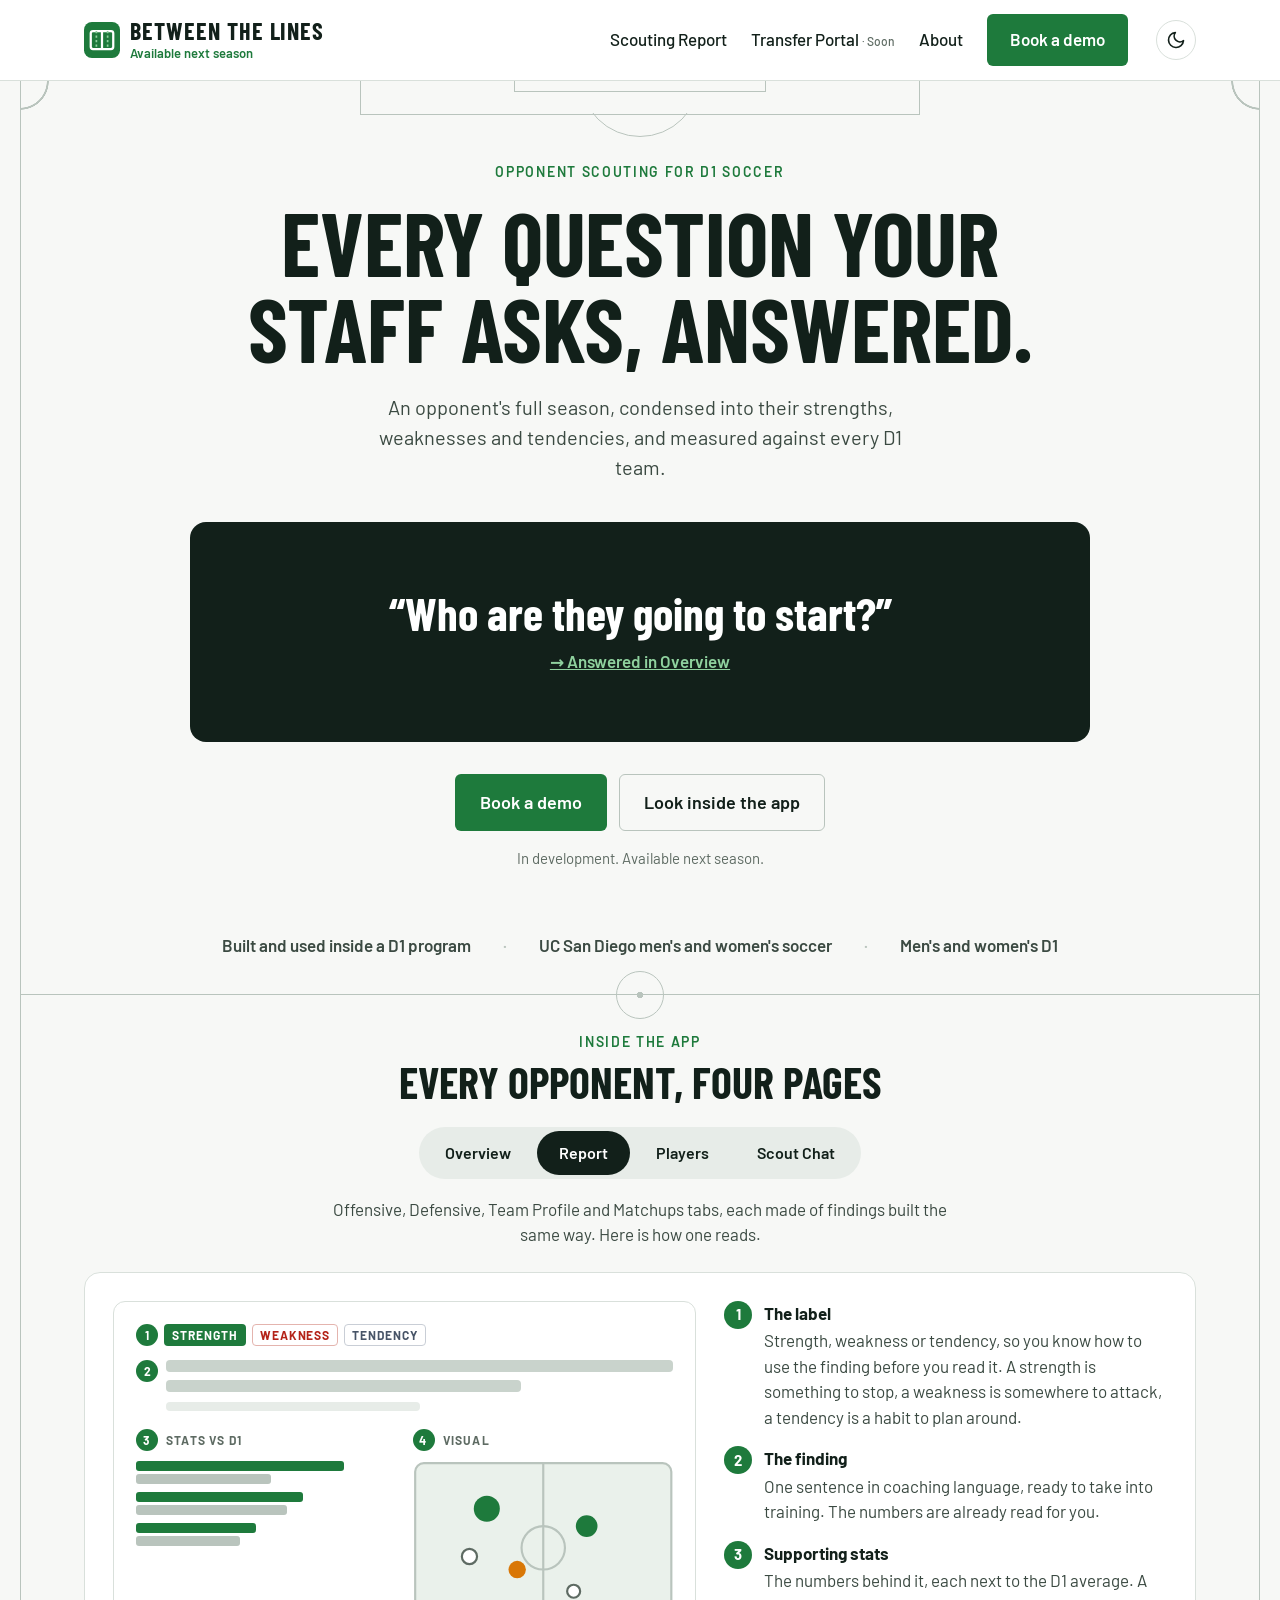
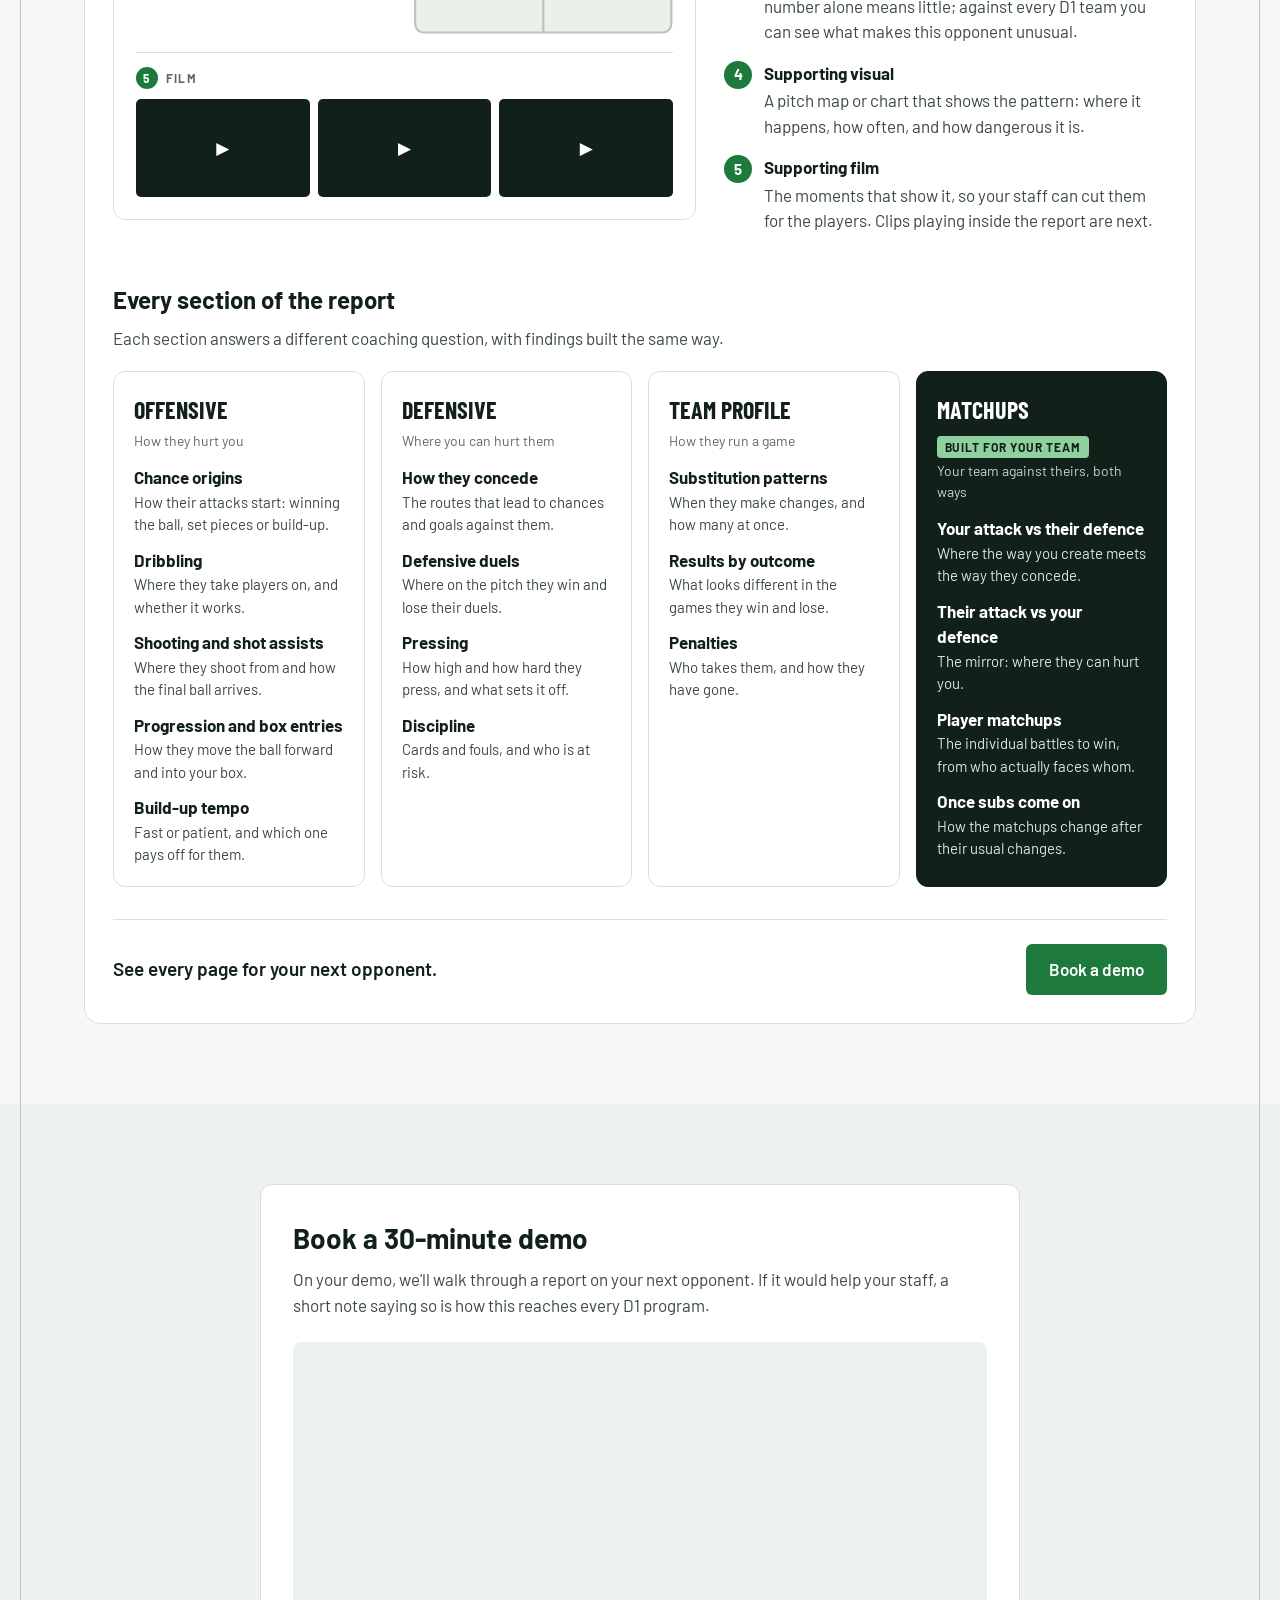
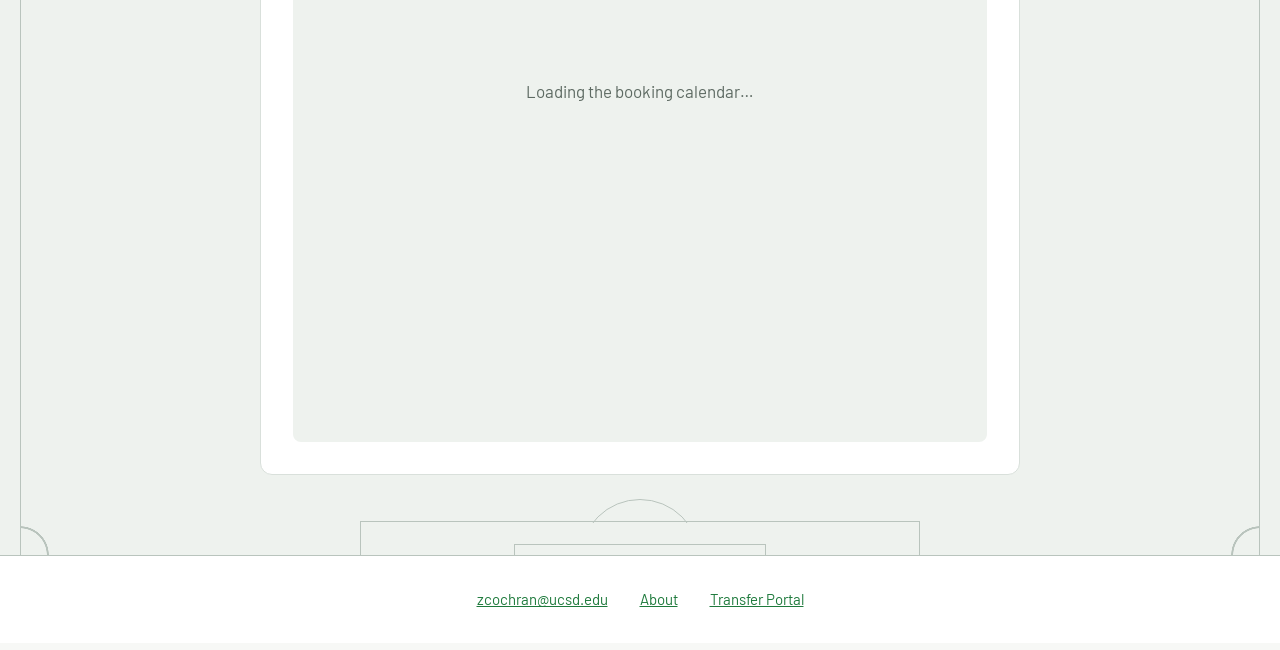
==== commit 5ac06909: "Connect interest form to Web3Forms, copy email on click, add Graduating tag" ====
--- a/index.html
+++ b/index.html
@@ -4,9 +4,9 @@
 <meta charset="utf-8">
 <meta name="viewport" content="width=device-width, initial-scale=1">
 <title>Between the Lines · Opponent scouting for D1 soccer</title>
-<meta name="description" content="Review your next opponent's strengths, weaknesses, and tendencies, with stats and visuals organized for your staff. Spend less time assembling the scout and more time preparing for the match. In development, available next season.">
+<meta name="description" content="An opponent's full season, condensed into their strengths, weaknesses and tendencies, and measured against every D1 team. In development, available next season.">
 <meta property="og:title" content="Between the Lines · Opponent scouting for D1 soccer">
-<meta property="og:description" content="Less time building the scout. More time building your game plan. Book a 30-minute demo.">
+<meta property="og:description" content="Every question your staff asks, answered. Book a 30-minute demo.">
 <meta property="og:type" content="website">
 <link rel="icon" href="assets/favicon.svg" type="image/svg+xml">
 <link rel="preconnect" href="https://fonts.googleapis.com">
@@ -23,7 +23,7 @@
     document.documentElement.setAttribute("data-theme", dark ? "dark" : "light");
   })();
 </script>
-<link rel="stylesheet" href="css/styles.css">
+<link rel="stylesheet" href="css/styles.css?v=3">
 <meta name="theme-color" content="#FFFFFF">
 </head>
 <body>
@@ -31,8 +31,7 @@
 
 <header class="site-header">
   <div class="wrap">
-    <a class="logo" href="index.html" translate="no"><svg class="logo-mark" viewBox="0 0 32 32" aria-hidden="true"><rect width="32" height="32" rx="7" fill="#1E7A3C"/><rect x="6" y="8" width="20" height="16" rx="2" fill="none" stroke="#fff" stroke-width="2"/><line x1="16" y1="8" x2="16" y2="24" stroke="#fff" stroke-width="2"/><line class="mark-line" x1="11" y1="8" x2="11" y2="24" stroke="#8FD19E" stroke-width="1.5" stroke-dasharray="2 2"/><line class="mark-line" x1="21" y1="8" x2="21" y2="24" stroke="#8FD19E" stroke-width="1.5" stroke-dasharray="2 2"/></svg><span>Between the Lines</span></a>
-    <span class="badge">Available next season</span>
+    <a class="logo" href="index.html" translate="no"><svg class="logo-mark" viewBox="0 0 32 32" aria-hidden="true"><rect width="32" height="32" rx="7" fill="#1E7A3C"/><rect x="6" y="8" width="20" height="16" rx="2" fill="none" stroke="#fff" stroke-width="2"/><line x1="16" y1="8" x2="16" y2="24" stroke="#fff" stroke-width="2"/><line class="mark-line" x1="11" y1="8" x2="11" y2="24" stroke="#8FD19E" stroke-width="1.5" stroke-dasharray="2 2"/><line class="mark-line" x1="21" y1="8" x2="21" y2="24" stroke="#8FD19E" stroke-width="1.5" stroke-dasharray="2 2"/></svg><span class="logo-text"><span>Between the Lines</span><span class="logo-status">Available next season</span></span></a>
     <nav class="site-nav" aria-label="Main">
       <a href="#app">Scouting Report</a>
       <a href="transfer-portal.html">Transfer Portal <span class="soon">· Soon</span></a>
@@ -52,12 +51,8 @@
   <div class="pitch-mark box top" aria-hidden="true"><i class="ln"></i><i class="six"></i><i class="cap"></i></div>
   <div class="wrap">
     <p class="eyebrow">Opponent scouting for D1 soccer</p>
-    <h1 class="display">Less time building the scout. More time building your game plan.</h1>
-    <p class="lead">Review your next opponent's strengths, weaknesses, and tendencies, with stats and visuals organized for your staff. Spend less time assembling the scout and more time preparing for the match.</p>
-    <div class="hero-ctas">
-      <a class="btn btn-primary btn-lg" href="#demo">Book a demo</a>
-      <a class="btn btn-secondary btn-lg" href="#app">Look inside the app</a>
-    </div>
+    <h1 class="display">Every question your staff asks, answered.</h1>
+    <p class="lead">An opponent's full season, condensed into their strengths, weaknesses and tendencies, and measured against every D1 team.</p>
     <div class="qbanner" aria-label="Questions coaches ask, and where the app answers them">
       <div class="qtrack">
         <div class="qslide"><p class="q">“Who are they going to start?”</p><a href="#app" data-open-tab="tab-overview">→ Answered in Overview</a></div>
@@ -66,6 +61,10 @@
         <div class="qslide"><p class="q">“Who takes their set pieces?”</p><a href="#app" data-open-tab="tab-chat">→ Ask Scout Chat</a></div>
       </div>
     </div>
+    <div class="hero-ctas">
+      <a class="btn btn-primary btn-lg" href="#demo">Book a demo</a>
+      <a class="btn btn-secondary btn-lg" href="#app">Look inside the app</a>
+    </div>
     <p class="note">In development. Available next season.</p>
   </div>
 </section>
@@ -77,62 +76,6 @@
     <span>UC San Diego men's and women's soccer</span>
     <span class="dot" aria-hidden="true">·</span>
     <span>Men's and women's D1</span>
-  </div>
-</section>
-
-<section class="band white preparation" aria-labelledby="prep-heading">
-  <div class="wrap">
-    <p class="eyebrow">Opponent preparation</p>
-    <h2 class="display" id="prep-heading">Get to the coaching decisions sooner.</h2>
-    <p class="prep-intro body-text">Review the findings, check the evidence, and decide what to work on with your players.</p>
-    <ol class="prep-steps">
-      <li><span class="num" aria-hidden="true">1</span><h3>Open your opponent's report</h3><p>Start with your next opponent's strengths, weaknesses, and tendencies in one place.</p></li>
-      <li><span class="num" aria-hidden="true">2</span><h3>Review the finding and its evidence</h3><p>Read the finding with its supporting stats and charts.</p></li>
-      <li><span class="num" aria-hidden="true">3</span><h3>Plan your preparation</h3><p>Choose what to review on film and rehearse in training.</p></li>
-    </ol>
-    <article class="finding-example" aria-labelledby="finding-heading">
-      <p class="eyebrow">Report example</p>
-      <h3 id="finding-heading">Prepare to defend the cutback.</h3>
-      <p>Team A creates cutbacks leading to shots at <strong>0.733 per 90</strong> versus <strong>0.288 across D1</strong>. Team B concedes them at <strong>0.647</strong> versus <strong>0.283</strong>.</p>
-      <p class="note">From a 2025 men's scouting report. Team and player names are anonymized.</p>
-      <div class="finding-visuals">
-      <figure class="finding-rates"><a href="assets/cutback-example/rate-comparison.svg" target="_blank" rel="noopener" aria-label="Open chart at full size"><img src="assets/cutback-example/rate-comparison.svg" width="1100" height="465" loading="lazy" alt="Cutbacks leading to shots per 90: Team A creates 0.733 versus D1 0.288; Team B concedes 0.647 versus D1 0.283."></a><figcaption>Cutbacks leading to shots per 90, compared with D1 averages.</figcaption></figure>
-      <div class="finding-maps">
-        <figure><a href="assets/cutback-example/cutbacks-created.svg" target="_blank" rel="noopener" aria-label="Open chart at full size"><img src="assets/cutback-example/cutbacks-created.svg" width="1100" height="760" loading="lazy" alt="Supplied pitch map of Team A's cutback delivery paths and resulting shots. Shot size represents xG; goals are marked separately."></a><figcaption>Team A: 11 cutbacks created across 7 referenced matches.</figcaption></figure>
-        <figure><a href="assets/cutback-example/cutbacks-conceded.svg" target="_blank" rel="noopener" aria-label="Open chart at full size"><img src="assets/cutback-example/cutbacks-conceded.svg" width="1100" height="760" loading="lazy" alt="Supplied pitch map of Team B's conceded cutback delivery paths and resulting shots. Shot size represents xG; goals are marked separately."></a><figcaption>Team B: 11 cutbacks conceded across 11 referenced matches.</figcaption></figure>
-      </div>
-      </div>
-      <p class="note">Maps show 11 events per team. The event list does not include the total minutes used to calculate the per-90 rates.</p>
-      <details class="film-references"><summary>Review 10 timestamped film references (5 per team)</summary>
-        <p>Goals are listed first, followed by shots ranked by xG. Use the video times to find each event in your footage. Video playback is not available here.</p>
-        <section class="film-team" aria-label="Team A film references">
-          <h4>Team A: cutbacks created</h4><p>2 cutback goals and the 3 highest-xG shot examples.</p>
-          <div class="reference-scroll" role="region" aria-label="Team A cutback film references" tabindex="0"><table><caption>Team A: cutbacks created film lookup</caption><thead><tr><th scope="col">Match</th><th scope="col">Delivery</th><th scope="col">Match clock</th><th scope="col">Outcome</th><th scope="col">Video time</th></tr></thead><tbody>
-<tr><td>Match 03</td><td>Player 03</td><td>1H 47:50</td><td>Goal</td><td>47:51</td></tr>
-<tr><td>Match 04</td><td>Player 03</td><td>2H 78:15</td><td>Goal</td><td>90:05</td></tr>
-<tr><td>Match 01</td><td>Player 01</td><td>2H 90:09</td><td>Shot</td><td>101:46</td></tr>
-<tr><td>Match 02</td><td>Player 02</td><td>1H 6:00</td><td>Shot</td><td>6:02</td></tr>
-<tr><td>Match 03</td><td>Player 04</td><td>1H 7:34</td><td>Shot</td><td>7:35</td></tr>
-          </tbody></table></div>
-        </section>
-        <section class="film-team" aria-label="Team B film references">
-          <h4>Team B: cutbacks conceded</h4><p>No goals conceded in this sample. The five highest-xG shots are listed below.</p>
-          <div class="reference-scroll" role="region" aria-label="Team B cutback film references" tabindex="0"><table><caption>Team B: cutbacks conceded film lookup</caption><thead><tr><th scope="col">Match</th><th scope="col">Delivery</th><th scope="col">Match clock</th><th scope="col">Outcome</th><th scope="col">Video time</th></tr></thead><tbody>
-<tr><td>Match 08</td><td>Player 07</td><td>1H 4:29</td><td>Shot</td><td>4:31</td></tr>
-<tr><td>Match 09</td><td>Player 08</td><td>1H 25:03</td><td>Shot</td><td>25:11</td></tr>
-<tr><td>Match 10</td><td>Player 09</td><td>2H 73:39</td><td>Shot</td><td>81:07</td></tr>
-<tr><td>Match 11</td><td>Player 10</td><td>1H 3:30</td><td>Shot</td><td>3:38</td></tr>
-<tr><td>Match 12</td><td>Player 11</td><td>1H 48:24</td><td>Shot</td><td>48:32</td></tr>
-          </tbody></table></div>
-        </section>
-      </details>
-      <p class="playback-status">Film references available. In-report video playback is in development.</p>
-    </article>
-    <dl class="prep-work">
-      <div><dt>Comparing stats</dt><dd>See the relevant numbers alongside D1 benchmarks.</dd></div>
-      <div><dt>Building visuals</dt><dd>Review maps and charts already attached to the finding.</dd></div>
-      <div><dt>Finding film instances</dt><dd>Use match and event references to locate the sequences behind the finding.</dd></div>
-    </dl>
   </div>
 </section>
 
@@ -202,12 +145,12 @@
             </div>
           </div>
           <ol class="explain">
-            <li><span class="num">1</span><div><strong>Probable starting XI</strong><p>Their likely starters and formation, based on recent team sheets.</p></div></li>
-            <li><span class="num">2</span><div><strong>A one-line summary for each player</strong><p>A short description of each predicted starter.</p></div></li>
+            <li><span class="num">1</span><div><strong>Probable starting XI</strong><p>A dashboard at the top: who they're likely to start and the shape they'll play, built from their recent team sheets.</p></div></li>
+            <li><span class="num">2</span><div><strong>A one-line summary for each player</strong><p>Under every predicted position, one sentence on what that player does, so the team sheet doubles as a scouting sheet.</p></div></li>
             <li><span class="num">3</span><div><strong>Toss-ups</strong><p>When two players have been sharing a spot, both are shown, so you can prepare for either.</p></div></li>
             <li><span class="num">4</span><div><strong>Possible injuries and absences</strong><p>Regular starters who have dropped off recent team sheets are flagged, so you know who may be missing.</p></div></li>
             <li><span class="num">5</span><div><strong>Position switches</strong><p>Players who move between spots, like a center back now starting at fullback, are marked on the team sheet.</p></div></li>
-            <li><span class="num">6</span><div><strong>Top 3 insights</strong><p>Three main findings from the full report, shown below the lineup.</p></div></li>
+            <li><span class="num">6</span><div><strong>Top 3 insights</strong><p>Separate from the lineup, the three most important findings from the full report, so the first page gives you the headline story.</p></div></li>
           </ol>
         </div>
       </div>
@@ -246,11 +189,11 @@
             </div>
           </div>
           <ol class="explain">
-            <li><span class="num">1</span><div><strong>The label</strong><p>Each finding is marked as a strength, weakness, or tendency.</p></div></li>
-            <li><span class="num">2</span><div><strong>The finding</strong><p>A short explanation of what the stats show.</p></div></li>
-            <li><span class="num">3</span><div><strong>Supporting stats</strong><p>Supporting stats alongside D1 averages.</p></div></li>
-            <li><span class="num">4</span><div><strong>Supporting visual</strong><p>Pitch maps and charts showing the events behind the finding.</p></div></li>
-            <li><span class="num">5</span><div><strong>Supporting film</strong><p>Film references available. In-report video playback is in development. Use the match and event references to locate supporting sequences in your video workflow.</p></div></li>
+            <li><span class="num">1</span><div><strong>The label</strong><p>Strength, weakness or tendency, so you know how to use the finding before you read it. A strength is something to stop, a weakness is somewhere to attack, a tendency is a habit to plan around.</p></div></li>
+            <li><span class="num">2</span><div><strong>The finding</strong><p>One sentence in coaching language, ready to take into training. The numbers are already read for you.</p></div></li>
+            <li><span class="num">3</span><div><strong>Supporting stats</strong><p>The numbers behind it, each next to the D1 average. A number alone means little; against every D1 team you can see what makes this opponent unusual.</p></div></li>
+            <li><span class="num">4</span><div><strong>Supporting visual</strong><p>A pitch map or chart that shows the pattern: where it happens, how often, and how dangerous it is.</p></div></li>
+            <li><span class="num">5</span><div><strong>Supporting film</strong><p>The moments that show it, so your staff can cut them for the players. Clips playing inside the report are next.</p></div></li>
           </ol>
         </div>
 
@@ -326,7 +269,7 @@
             </div>
           </div>
           <ol class="explain">
-            <li><span class="num">1</span><div><strong>Tags</strong><p>Labels describing how the player plays.</p></div></li>
+            <li><span class="num">1</span><div><strong>Tags</strong><p>Their key characteristics at a glance, so you know the type of player before reading on.</p></div></li>
             <li><span class="num">2</span><div><strong>Strengths</strong><p>What they do better than D1 players in the same position.</p></div></li>
             <li><span class="num">3</span><div><strong>Weaknesses</strong><p>Where they fall short, and how your players can use it.</p></div></li>
             <li><span class="num">4</span><div><strong>Tendencies</strong><p>Habits to plan around, like which way they turn or which set piece they take.</p></div></li>
@@ -344,27 +287,23 @@
               <div class="bubble-q"><span class="typing">Who takes their set pieces?</span></div>
               <div class="bubble-wait" aria-hidden="true">Looking at their set pieces…</div>
               <div class="bubble-a">
-                <p class="example-label">Illustrative example &middot; fictional data</p>
-                <p>Across their last <strong>5 matches</strong> (sample matches 1&ndash;5):</p>
-                <ul class="taker-answer">
-                  <li><strong>Corners:</strong> #10 took 12 of 16; #7 took the other 4.</li>
-                  <li><strong>Wide free kicks:</strong> #7 was the main taker, with 6 of 8; #10 took the other 2.</li>
-                  <li><strong>Attacking throw-ins:</strong> #17 took 18 of 24 in the attacking third; #3 took the other 6.</li>
-                </ul>
-                <figure class="taker-chart">
-                  <figcaption>Set-piece takers by type &middot; last 5 matches</figcaption>
-                  <div><span>Corners &middot; 16 total</span><div class="taker-bar"><b style="flex:12">#10: 12</b><b style="flex:4">#7: 4</b></div></div>
-                  <div><span>Wide free kicks &middot; 8 total</span><div class="taker-bar"><b style="flex:6">#7: 6</b><b style="flex:2">#10: 2</b></div></div>
-                  <div><span>Attacking-third throw-ins &middot; 24 total</span><div class="taker-bar"><b style="flex:18">#17: 18</b><b style="flex:6">#3: 6</b></div></div>
-                  <p class="muted">Each bar represents all team events of that type in the same five-match sample.</p>
-                </figure>
+                <p><strong>#17, their right back</strong>, delivers most of them: 34 set-piece deliveries in their career. 10 of their 20 shot assists came from set pieces, and throw-ins are used more than corners, so plan marking for the long throw near your box.</p>
+                <div class="chat-viz">
+                  <figure class="mini-pitch half"><svg viewBox="-3 -3 74 58.5" role="img" aria-label="Arrows from where #17 took each set piece to where it landed. Throw-ins: solid, corners: dashed, free kicks: dotted."><rect class="turf" x="-3" y="-3" width="74" height="58.5" rx="2"/><g class="lines"><rect x="0" y="0" width="68" height="52.5"/><rect x="13.84" y="0" width="40.32" height="16.5"/><rect x="24.84" y="0" width="18.32" height="5.5"/><path d="M26.69 16.5a9.15 9.15 0 0 0 14.62 0M24.85 52.5a9.15 9.15 0 0 1 18.3 0"/><rect x="30.34" y="-1.5" width="7.32" height="1.5"/></g><g class="arrow c2" style="--d:0ms;transform-origin:0.4px 0.4px"><path class="shaft dashed" d="M0.4 0.4Q13.5 7.3 27.0 6.5"/><path class="head" d="M28.3 6.5L26.9 5.8L27.0 7.3z"/></g><g class="arrow c1" style="--d:76ms;transform-origin:68.0px 13.9px"><path class="shaft" d="M68.0 13.9Q57.8 11.2 50.9 5.0"/><path class="head" d="M49.9 4.1L50.4 5.5L51.4 4.4z"/></g><g class="arrow c2" style="--d:152ms;transform-origin:67.6px 0.4px"><path class="shaft dashed" d="M67.6 0.4Q54.7 10.1 39.9 11.5"/><path class="head" d="M38.6 11.6L40.0 12.3L39.8 10.8z"/></g><g class="arrow c2" style="--d:228ms;transform-origin:67.6px 0.4px"><path class="shaft dashed" d="M67.6 0.4Q54.4 5.3 41.9 2.9"/><path class="head" d="M40.6 2.7L41.7 3.6L42.0 2.2z"/></g><g class="arrow c3" style="--d:304ms;transform-origin:54.4px 24.8px"><path class="shaft dotted" d="M54.4 24.8Q45.7 15.0 35.4 9.0"/><path class="head" d="M34.3 8.4L35.0 9.7L35.8 8.4z"/></g><g class="arrow c1" style="--d:380ms;transform-origin:68.0px 10.0px"><path class="shaft" d="M68.0 10.0Q54.2 11.1 42.6 6.3"/><path class="head" d="M41.4 5.8L42.3 7.0L42.9 5.6z"/></g><g class="arrow c3" style="--d:456ms;transform-origin:42.9px 25.7px"><path class="shaft dotted" d="M42.9 25.7Q38.0 14.0 30.5 5.5"/><path class="head" d="M29.6 4.5L29.9 5.9L31.1 5.0z"/></g><g class="arrow c1" style="--d:532ms;transform-origin:68.0px 9.0px"><path class="shaft" d="M68.0 9.0Q56.9 10.2 47.6 6.8"/><path class="head" d="M46.4 6.3L47.4 7.5L47.9 6.0z"/></g><g class="arrow c1" style="--d:608ms;transform-origin:68.0px 11.1px"><path class="shaft" d="M68.0 11.1Q57.8 13.8 48.8 11.8"/><path class="head" d="M47.5 11.5L48.6 12.5L49.0 11.1z"/></g><g class="arrow c1" style="--d:684ms;transform-origin:68.0px 36.5px"><path class="shaft" d="M68.0 36.5Q63.1 34.0 60.5 30.7"/><path class="head" d="M59.6 29.7L59.9 31.2L61.0 30.3z"/></g><g class="arrow c1" style="--d:760ms;transform-origin:68.0px 12.5px"><path class="shaft" d="M68.0 12.5Q54.5 13.8 43.0 9.3"/><path class="head" d="M41.8 8.9L42.7 10.0L43.3 8.6z"/></g><g class="arrow c1" style="--d:836ms;transform-origin:68.0px 38.2px"><path class="shaft" d="M68.0 38.2Q63.0 35.7 60.3 32.4"/><path class="head" d="M59.4 31.4L59.7 32.8L60.8 31.9z"/></g><g class="arrow c1" style="--d:912ms;transform-origin:68.0px 19.4px"><path class="shaft" d="M68.0 19.4Q53.7 16.9 43.2 9.0"/><path class="head" d="M42.2 8.2L42.8 9.6L43.7 8.4z"/></g><g class="arrow c2" style="--d:988ms;transform-origin:67.6px 0.4px"><path class="shaft dashed" d="M67.6 0.4Q55.6 5.5 43.9 3.9"/><path class="head" d="M42.7 3.7L43.8 4.6L44.1 3.1z"/></g><g class="arrow c2" style="--d:1064ms;transform-origin:0.4px 0.4px"><path class="shaft dashed" d="M0.4 0.4Q20.7 11.5 42.5 10.5"/><path class="head" d="M43.8 10.4L42.5 9.7L42.6 11.2z"/></g><g class="arrow c1" style="--d:1140ms;transform-origin:68.0px 16.9px"><path class="shaft" d="M68.0 16.9Q55.2 15.3 45.5 8.7"/><path class="head" d="M44.5 7.9L45.1 9.3L46.0 8.0z"/></g><g class="arrow c3" style="--d:1216ms;transform-origin:51.5px 25.3px"><path class="shaft dotted" d="M51.5 25.3Q42.9 14.6 32.6 7.8"/><path class="head" d="M31.5 7.1L32.1 8.5L33.0 7.2z"/></g><g class="arrow c1" style="--d:1292ms;transform-origin:68.0px 36.3px"><path class="shaft" d="M68.0 36.3Q63.1 32.0 60.8 27.3"/><path class="head" d="M60.2 26.1L60.1 27.6L61.4 26.9z"/></g><g class="arrow c2" style="--d:1368ms;transform-origin:67.6px 0.4px"><path class="shaft dashed" d="M67.6 0.4Q55.6 9.2 42.0 10.3"/><path class="head" d="M40.7 10.4L42.1 11.0L41.9 9.6z"/></g><g class="arrow c1" style="--d:1444ms;transform-origin:68.0px 14.1px"><path class="shaft" d="M68.0 14.1Q53.2 12.2 41.9 4.5"/><path class="head" d="M40.8 3.8L41.5 5.2L42.3 3.9z"/></g><g class="arrow c1" style="--d:1520ms;transform-origin:68.0px 8.7px"><path class="shaft" d="M68.0 8.7Q58.8 9.3 51.5 6.1"/><path class="head" d="M50.3 5.6L51.2 6.8L51.8 5.4z"/></g><g class="arrow c1" style="--d:1596ms;transform-origin:68.0px 8.8px"><path class="shaft" d="M68.0 8.8Q56.4 8.7 47.2 3.9"/><path class="head" d="M46.1 3.3L46.9 4.6L47.6 3.3z"/></g><g class="arrow c2" style="--d:1672ms;transform-origin:67.6px 0.4px"><path class="shaft dashed" d="M67.6 0.4Q53.3 10.2 37.3 11.2"/><path class="head" d="M36.0 11.2L37.4 11.9L37.3 10.4z"/></g><g class="arrow c2" style="--d:1748ms;transform-origin:0.4px 0.4px"><path class="shaft dashed" d="M0.4 0.4Q17.7 9.8 36.1 8.9"/><path class="head" d="M37.4 8.8L36.1 8.1L36.2 9.6z"/></g><g class="arrow c2" style="--d:1824ms;transform-origin:67.6px 0.4px"><path class="shaft dashed" d="M67.6 0.4Q54.5 8.4 40.4 8.4"/><path class="head" d="M39.1 8.4L40.4 9.1L40.4 7.6z"/></g><g class="arrow c2" style="--d:1900ms;transform-origin:67.6px 0.4px"><path class="shaft dashed" d="M67.6 0.4Q58.1 6.7 48.1 7.2"/><path class="head" d="M46.8 7.2L48.1 7.9L48.0 6.4z"/></g><g class="arrow c1" style="--d:1976ms;transform-origin:68.0px 40.3px"><path class="shaft" d="M68.0 40.3Q64.1 37.7 62.3 34.9"/><path class="head" d="M61.6 33.8L61.7 35.3L62.9 34.5z"/></g><g class="arrow c1" style="--d:2052ms;transform-origin:68.0px 27.1px"><path class="shaft" d="M68.0 27.1Q61.6 25.2 57.5 21.7"/><path class="head" d="M56.5 20.9L57.0 22.3L58.0 21.1z"/></g><g class="arrow c2" style="--d:2128ms;transform-origin:67.6px 0.4px"><path class="shaft dashed" d="M67.6 0.4Q52.5 5.7 38.0 2.7"/><path class="head" d="M36.8 2.4L37.9 3.4L38.2 2.0z"/></g><g class="arrow c2" style="--d:2204ms;transform-origin:67.6px 0.4px"><path class="shaft dashed" d="M67.6 0.4Q51.5 9.9 34.2 9.7"/><path class="head" d="M32.9 9.6L34.2 10.4L34.2 8.9z"/></g><g class="arrow c1" style="--d:2280ms;transform-origin:68.0px 16.1px"><path class="shaft" d="M68.0 16.1Q55.9 16.7 45.9 12.3"/><path class="head" d="M44.8 11.8L45.6 13.0L46.3 11.6z"/></g><g class="arrow c1" style="--d:2356ms;transform-origin:68.0px 39.1px"><path class="shaft" d="M68.0 39.1Q62.1 34.7 59.0 29.4"/><path class="head" d="M58.3 28.2L58.3 29.7L59.6 29.0z"/></g><g class="arrow c2" style="--d:2432ms;transform-origin:0.4px 0.4px"><path class="shaft dashed" d="M0.4 0.4Q18.2 6.9 35.4 3.5"/><path class="head" d="M36.7 3.2L35.3 2.7L35.6 4.2z"/></g><g class="arrow c2" style="--d:2508ms;transform-origin:67.6px 0.4px"><path class="shaft dashed" d="M67.6 0.4Q49.0 9.0 29.9 6.7"/><path class="head" d="M28.6 6.6L29.8 7.5L30.0 6.0z"/></g></svg><figcaption>Where each delivery went <span aria-hidden="true">· attacking ↑</span></figcaption></figure>
+                <div class="chat-chart" role="img" aria-label="Set-piece deliveries by #17: 17 throw-ins, 14 corners, 3 free kicks">
+                  <p class="mock-label" style="margin:0">#17 set-piece deliveries</p>
+                  <div class="row"><span><i class="key ln c1" aria-hidden="true"></i>Throw-ins</span><div class="track"><div class="fill c1" style="width:100%"></div></div><strong>17</strong></div>
+                  <div class="row"><span><i class="key ln dashed c2" aria-hidden="true"></i>Corners</span><div class="track"><div class="fill c2" style="width:82%"></div></div><strong>14</strong></div>
+                  <div class="row"><span><i class="key ln dotted c3" aria-hidden="true"></i>Free kicks</span><div class="track"><div class="fill c3" style="width:18%"></div></div><strong>3</strong></div>
+                </div>
+                </div>
               </div>
             </div>
             <div class="exchange">
               <div class="bubble-q"><span class="typing">Where do their chances come from?</span></div>
               <div class="bubble-wait" aria-hidden="true">Looking at how their attacks start…</div>
               <div class="bubble-a">
-                <p><strong>Winning the ball back.</strong> Attacks following interceptions and tackles produce 0.43 xG per 90, compared with a D1 average of 0.30. Seven of their goals started from those regains.</p>
+                <p><strong>Winning the ball back.</strong> Their attacks off interceptions and tackles are worth 0.43 xG per 90, against a D1 average of 0.30, and seven of their goals started that way. Keep your build-up away from their midfield.</p>
                 <div class="chat-viz">
                   <figure class="mini-pitch"><svg viewBox="-3 -3 111 74" role="img" aria-label="Where they won the ball before a shot: mostly in midfield, on both sides of halfway."><rect class="turf" x="-3" y="-3" width="111" height="74" rx="2"/><g class="lines"><rect x="0" y="0" width="105" height="68"/><line x1="52.5" y1="0" x2="52.5" y2="68"/><circle cx="52.5" cy="34" r="9.15"/><rect x="0" y="13.84" width="16.5" height="40.32"/><rect x="88.5" y="13.84" width="16.5" height="40.32"/><rect x="0" y="24.84" width="5.5" height="18.32"/><rect x="99.5" y="24.84" width="5.5" height="18.32"/><path d="M16.5 26.7a9.15 9.15 0 0 1 0 14.6M88.5 26.7a9.15 9.15 0 0 0 0 14.6"/></g><circle class="dot c1" cx="83.2" cy="30.1" r="1.90" style="--d:0ms"/><circle class="dot c1" cx="72.7" cy="16.0" r="1.90" style="--d:123ms"/><circle class="dot c1" cx="53.4" cy="28.2" r="1.90" style="--d:246ms"/><circle class="dot c1" cx="74.3" cy="28.2" r="1.90" style="--d:369ms"/><circle class="dot c1" cx="68.3" cy="54.1" r="1.90" style="--d:492ms"/><circle class="dot c1" cx="44.8" cy="19.8" r="1.90" style="--d:615ms"/><circle class="dot c1" cx="74.1" cy="19.7" r="1.90" style="--d:738ms"/><circle class="dot c1" cx="68.3" cy="48.0" r="1.90" style="--d:861ms"/><circle class="dot c1" cx="58.1" cy="53.9" r="1.90" style="--d:984ms"/><circle class="dot c1" cx="72.9" cy="23.5" r="1.90" style="--d:1107ms"/><circle class="dot c1" cx="80.9" cy="18.2" r="1.90" style="--d:1230ms"/><circle class="dot c1" cx="67.6" cy="24.3" r="1.90" style="--d:1353ms"/><circle class="dot c1" cx="59.8" cy="41.8" r="1.90" style="--d:1476ms"/><circle class="dot c1" cx="55.5" cy="37.9" r="1.90" style="--d:1599ms"/><circle class="dot c1" cx="48.4" cy="12.2" r="1.90" style="--d:1722ms"/><circle class="dot c1" cx="41.7" cy="51.6" r="1.90" style="--d:1845ms"/><circle class="dot c1" cx="53.3" cy="27.8" r="1.90" style="--d:1968ms"/><circle class="dot c1" cx="62.1" cy="34.7" r="1.90" style="--d:2091ms"/><circle class="dot c1" cx="65.0" cy="50.5" r="1.90" style="--d:2214ms"/><circle class="dot c1" cx="47.4" cy="22.3" r="1.90" style="--d:2337ms"/><circle class="dot c1" cx="77.6" cy="19.7" r="1.90" style="--d:2460ms"/></svg><figcaption>Ball won before a shot <span aria-hidden="true">· attacking →</span></figcaption></figure>
                 <div class="chat-chart" style="--label:96px" role="img" aria-label="xG per 90 from attacks after winning the ball: Opponent A 0.43, D1 average 0.30">
@@ -395,7 +334,7 @@
               <div class="bubble-q"><span class="typing">Who picks up cards, and when?</span></div>
               <div class="bubble-wait" aria-hidden="true">Looking at their discipline…</div>
               <div class="bubble-a">
-                <p><strong>#6, their holding midfielder</strong>, has 5 yellow cards this season. Four came after the 70th minute.</p>
+                <p><strong>#6, their holding midfielder</strong>, has 5 yellow cards this season, and 4 came after the 70th minute. Run at him late in the game, when he fouls rather than lets a runner go.</p>
                 <div class="chat-viz">
                   <figure class="mini-pitch"><svg viewBox="-3 -3 111 74" role="img" aria-label="Where #6 was booked: all in central midfield. 46 to 70 minutes: square, after 70 minutes: diamonds."><rect class="turf" x="-3" y="-3" width="111" height="74" rx="2"/><g class="lines"><rect x="0" y="0" width="105" height="68"/><line x1="52.5" y1="0" x2="52.5" y2="68"/><circle cx="52.5" cy="34" r="9.15"/><rect x="0" y="13.84" width="16.5" height="40.32"/><rect x="88.5" y="13.84" width="16.5" height="40.32"/><rect x="0" y="24.84" width="5.5" height="18.32"/><rect x="99.5" y="24.84" width="5.5" height="18.32"/><path d="M16.5 26.7a9.15 9.15 0 0 1 0 14.6M88.5 26.7a9.15 9.15 0 0 0 0 14.6"/></g><path class="dot c3" d="M60.8 26.8l2.20 2.20-2.20 2.20-2.20-2.20z" style="--d:0ms"/><path class="dot c3" d="M56.4 29.6l2.20 2.20-2.20 2.20-2.20-2.20z" style="--d:220ms"/><path class="dot c3" d="M46.6 22.4l2.20 2.20-2.20 2.20-2.20-2.20z" style="--d:440ms"/><rect class="dot c2" x="53.3" y="28.3" width="3.4" height="3.4" rx=".4" style="--d:660ms"/><path class="dot c3" d="M62.1 39.8l2.20 2.20-2.20 2.20-2.20-2.20z" style="--d:880ms"/></svg><figcaption>Where #6 was booked <span aria-hidden="true">· attacking →</span></figcaption></figure>
                 <div class="chat-chart" role="img" aria-label="Yellow cards for #6 by time: none in the first half, 1 between 46 and 70 minutes, 4 after 70 minutes">
@@ -422,9 +361,9 @@
 <section class="demo" id="demo">
   <div class="demo-card">
     <h2>Book a 30-minute demo</h2>
-    <p>We'll walk through your next opponent's report and answer your staff's questions.</p>
+    <p>On your demo, we'll walk through a report on your next opponent. If it would help your staff, a short note saying so is how this reaches every D1 program.</p>
     <div id="calendly" class="calendly-box">
-      <p>You can also book by email.</p>
+      <p>Online booking is coming soon.</p>
       <a class="btn btn-primary" href="mailto:zcochran@ucsd.edu?subject=Between%20the%20Lines%20demo">Email us to book a demo</a>
     </div>
   </div>
@@ -435,12 +374,12 @@
 
 <footer class="site-footer">
   <div class="wrap">
-    <a href="mailto:zcochran@ucsd.edu">Email</a>
+    <a href="mailto:zcochran@ucsd.edu">zcochran@ucsd.edu</a>
     <a href="about.html">About</a>
     <a href="transfer-portal.html">Transfer Portal</a>
   </div>
 </footer>
 
-<script src="js/main.js"></script>
+<script src="js/main.js?v=3"></script>
 </body>
 </html>
--- a/css/styles.css
+++ b/css/styles.css
@@ -381,7 +381,7 @@
 .form fieldset label { flex-direction: row; align-items: center; gap: 8px; font-weight: 400; }
 .form-status { grid-column: 1 / -1; font-weight: 600; color: var(--link); }
 .people { display: grid; grid-template-columns: repeat(auto-fit, minmax(300px, 1fr)); gap: 24px; margin-top: 40px; }
-.person { background: var(--surface); border: 1px solid var(--line); border-radius: var(--radius); padding: 24px; display: flex; flex-wrap: wrap; gap: 20px; align-items: flex-start; }
+.person { background: var(--surface); border: 1px solid var(--line); border-radius: var(--radius); padding: 24px; display: flex; flex-wrap: wrap; gap: 20px; align-items: flex-start; align-content: flex-start; }
 .photo { flex: 0 0 120px; aspect-ratio: 4 / 5; background: var(--pill); border: 1px solid var(--line-strong); border-radius: 10px; display: flex; align-items: center; justify-content: center; color: var(--muted); font-size: 14px; text-align: center; overflow: hidden; }
 .photo img { width: 100%; height: 100%; object-fit: cover; }
 .person h2 { font-size: 24px; margin: 0; font-family: var(--font-body); text-transform: none; }
@@ -416,6 +416,7 @@
 .hero-split > .hero-text .lead { margin-top: 0; }
 .hero-split > .mock { flex: 1 1 420px; }
 .mock-meta { margin-left: auto; font-size: 13px; color: var(--muted); }
+.status-tag { display: inline-block; margin-left: 6px; padding: 2px 8px; border-radius: 4px; background: color-mix(in srgb, var(--warn) 14%, transparent); color: var(--warn-ink); font-size: 12px; font-weight: 600; vertical-align: 1px; }
 .finding-meta { margin-top: 4px; font-size: 13px; color: var(--muted); }
 .shortlist { margin: 16px 0 0; padding: 0; list-style: none; display: flex; flex-direction: column; gap: 8px; }
 .shortlist li { background: var(--surface-2); border-radius: 8px; padding: 12px 14px; transition: transform .2s ease; }
@@ -531,71 +532,25 @@
 @media (prefers-reduced-motion: reduce) {
   .theme-toggle svg { transition: none; }
 }
-/* Preparation workflow */
-.preparation .eyebrow { margin-bottom: 12px; }
-.prep-intro { max-width: 760px; font-size: 19px; }
-.prep-steps { list-style: none; padding: 0; margin: 28px 0; display: grid; grid-template-columns: repeat(3, minmax(0, 1fr)); gap: 18px; }
-.prep-steps li { padding: 24px; background: var(--bg); border: 1px solid var(--line); border-radius: var(--radius); }
-.prep-steps h3 { font-size: 20px; line-height: 1.2; margin: 16px 0 10px; }
-.prep-steps p, .prep-work dd { color: var(--body); }
-.prep-work { display: grid; grid-template-columns: repeat(3, minmax(0, 1fr)); gap: 24px; margin: 0; padding-top: 24px; border-top: 1px solid var(--line); }
-.prep-work dt { font-weight: 700; margin-bottom: 6px; }
-.prep-work dd { margin: 0; }
-.film-status { aspect-ratio: auto; padding: 16px; font-size: 14px; }
-.example-label { color: var(--link); font-size: 13px; font-weight: 700; margin-bottom: 10px; }
-.taker-answer { padding-left: 20px; margin: 12px 0; }
-.taker-answer li + li { margin-top: 8px; }
-.taker-chart { margin: 18px 0 0; padding: 18px; background: var(--surface); border: 1px solid var(--line); border-radius: 8px; font-size: 14px; }
-.taker-chart figcaption { font-weight: 700; margin-bottom: 16px; }
-.taker-chart > div { margin: 12px 0; }
-.taker-bar { display: flex; gap: 3px; margin-top: 5px; }
-.taker-bar b { background: var(--accent); color: #fff; padding: 6px; min-width: 64px; text-align: center; font-size: 13px; }
-.taker-bar b + b { background: var(--surface-2); color: var(--ink); border: 1px solid var(--line-strong); }
-@media (max-width: 700px) {
-  .prep-steps, .prep-work { grid-template-columns: 1fr; }
-  .prep-steps li { padding: 20px; }
-  .taker-chart { padding: 12px; }
-}
-.finding-example { margin: 32px 0; padding: clamp(16px, 3vw, 32px); border: 1px solid var(--line-strong); border-radius: var(--radius); background: var(--bg); }
-.finding-example h3 { font-family: var(--font-display); font-size: clamp(28px, 4vw, 40px); line-height: 1.1; margin: 12px 0; }
-.finding-example > p { max-width: 80ch; }
-.finding-example figure { margin: 24px 0; min-width: 0; }
-.finding-example img { display: block; width: 100%; height: auto; background: white; border-radius: 8px; }
-.finding-example figcaption { font-size: 14px; color: var(--muted); margin-top: 10px; }
-.finding-maps { display: grid; grid-template-columns: repeat(2, minmax(0, 1fr)); gap: 20px; }
-.film-references { border-top: 1px solid var(--line); padding-top: 16px; }
-.film-references summary { cursor: pointer; font-weight: 700; padding: 8px 0; }
-.film-references p { margin: 12px 0; color: var(--body); }
-.reference-scroll { overflow-x: auto; margin: 16px 0; }
-.reference-scroll table { border-collapse: collapse; width: 100%; font-size: 14px; white-space: nowrap; }
-.reference-scroll th, .reference-scroll td { padding: 10px; text-align: left; border-bottom: 1px solid var(--line); }
-.reference-scroll caption { text-align: left; font-weight: 600; margin-bottom: 8px; }
-.playback-status { font-size: 14px; font-weight: 600; margin-top: 16px; color: var(--link); }
-@media (max-width: 700px) { .finding-maps { grid-template-columns: 1fr; gap: 0; } }
-
-/* Compact evidence example: keep all three charts on one desktop row. */
-.preparation { padding: 40px 0; }
-.preparation h2 { margin-bottom: 14px; }
-.preparation .eyebrow { margin-bottom: 8px; }
-.prep-steps { margin: 20px 0; gap: 12px; }
-.prep-steps li { padding: 16px; }
-.prep-steps h3 { margin: 10px 0 6px; font-size: 18px; }
-.prep-steps p, .prep-work dd { font-size: 15px; }
-.finding-example { margin: 20px 0; padding: 20px; }
-.finding-example h3 { font-size: 30px; margin: 8px 0; }
-.finding-example .note { margin-top: 8px; font-size: 13px; }
-.finding-visuals { display: grid; grid-template-columns: 1.4fr 1fr 1fr; align-items: start; gap: 16px; margin: 16px 0; }
-.finding-visuals .finding-maps { display: contents; }
-.finding-visuals figure { margin: 0; }
-.finding-visuals a { display: block; border-radius: 8px; }
-.finding-visuals figcaption { font-size: 12px; margin-top: 6px; }
-.film-references { padding-top: 8px; }
-.playback-status { margin-top: 8px; }
-.prep-work { gap: 16px; padding-top: 16px; }
-@media (max-width: 700px) {
-  .preparation { padding: 28px 0; }
-  .prep-steps li { padding: 14px; }
-  .finding-example { padding: 14px; }
-  .finding-visuals { grid-template-columns: repeat(2, minmax(0, 1fr)); gap: 12px; }
-  .finding-visuals .finding-rates { grid-column: 1 / -1; max-width: 440px; width: 100%; justify-self: center; }
-}
+
+/* Wordmark in capitals like the headlines, with "Available next season" set under it */
+.logo { text-transform: uppercase; letter-spacing: 0.04em; }
+.logo-text { display: flex; flex-direction: column; line-height: 1; }
+.logo-status { font-family: var(--font-body); text-transform: none; letter-spacing: 0; font-size: 13px; font-weight: 600; color: var(--link); margin-top: 4px; }
+.logo-mark { width: 36px; height: 36px; }
+@media (max-width: 640px) {
+  .logo-status { font-size: 12px; margin-top: 3px; }
+  .logo-mark { width: 30px; height: 30px; }
+}
+
+/* "Coming soon" chip beside the Transfer Portal label: pale green, so it doesn't read as a button */
+.soon-chip { display: inline-block; margin-left: 10px; padding: 3px 8px; border-radius: 4px; background: color-mix(in srgb, var(--accent) 12%, transparent); color: var(--link); font-size: 13px; letter-spacing: 0; text-transform: none; vertical-align: 1px; }
+
+/* "Copied" bubble shown above an email link when it is clicked */
+.copy-tip { position: absolute; z-index: 100; display: flex; align-items: center; gap: 6px; padding: 7px 12px; border-radius: 8px; background: var(--ink); color: var(--surface); font-size: 14px; font-weight: 600; white-space: nowrap; box-shadow: 0 4px 16px rgba(0,0,0,.16); pointer-events: none; opacity: 0; transform: translate(-50%, calc(-100% - 4px)) scale(.94); transform-origin: 50% 100%; transition: opacity .16s ease-out, transform .16s ease-out; }
+.copy-tip::after { content: ""; position: absolute; left: 50%; top: 100%; margin-left: -6px; border: 6px solid transparent; border-top-color: var(--ink); }
+.copy-tip.show { opacity: 1; transform: translate(-50%, calc(-100% - 10px)) scale(1); }
+.copy-tip svg { width: 16px; height: 16px; flex: none; color: var(--highlight); }
+:root[data-theme="dark"] .copy-tip svg { color: var(--accent); }
+.sr-only { position: absolute; width: 1px; height: 1px; margin: -1px; overflow: hidden; clip: rect(0 0 0 0); white-space: nowrap; border: 0; }
+@media (prefers-reduced-motion: reduce) { .copy-tip, .copy-tip.show { transition: opacity .16s; transform: translate(-50%, calc(-100% - 10px)); } }
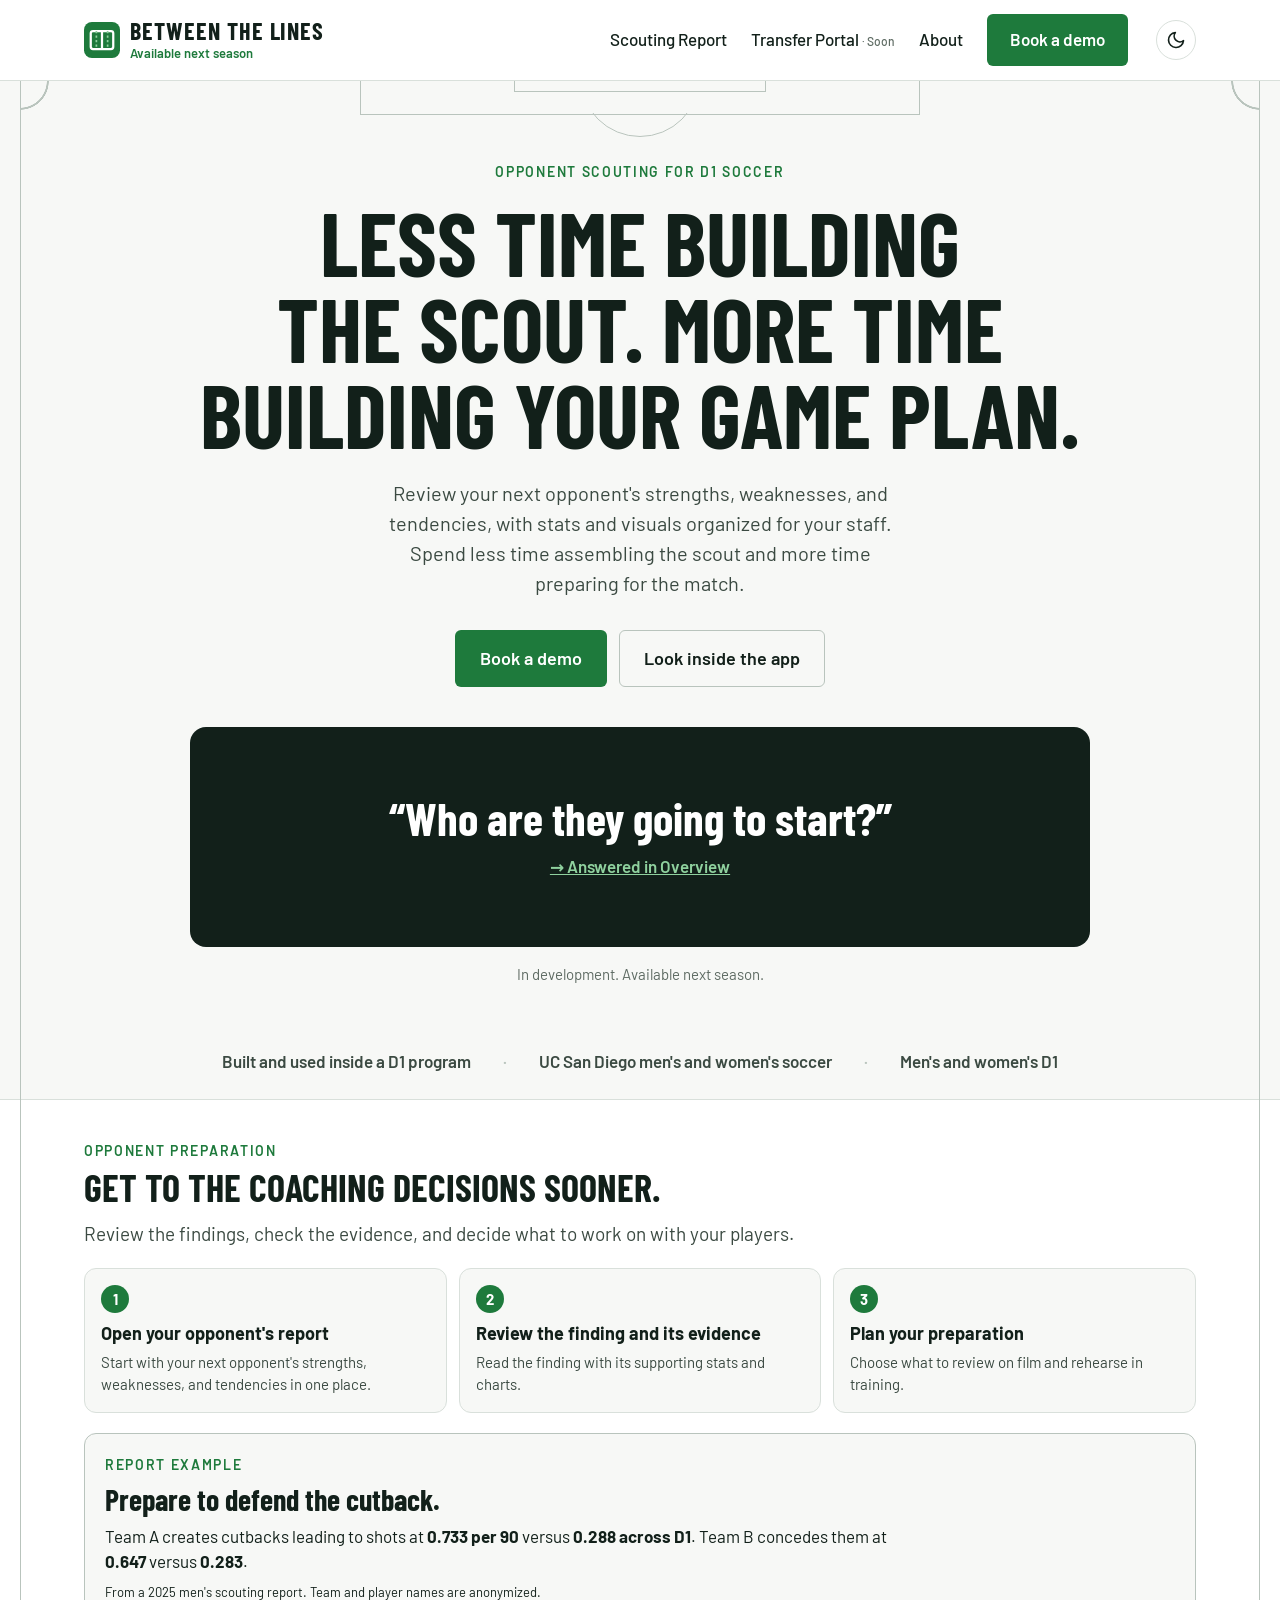
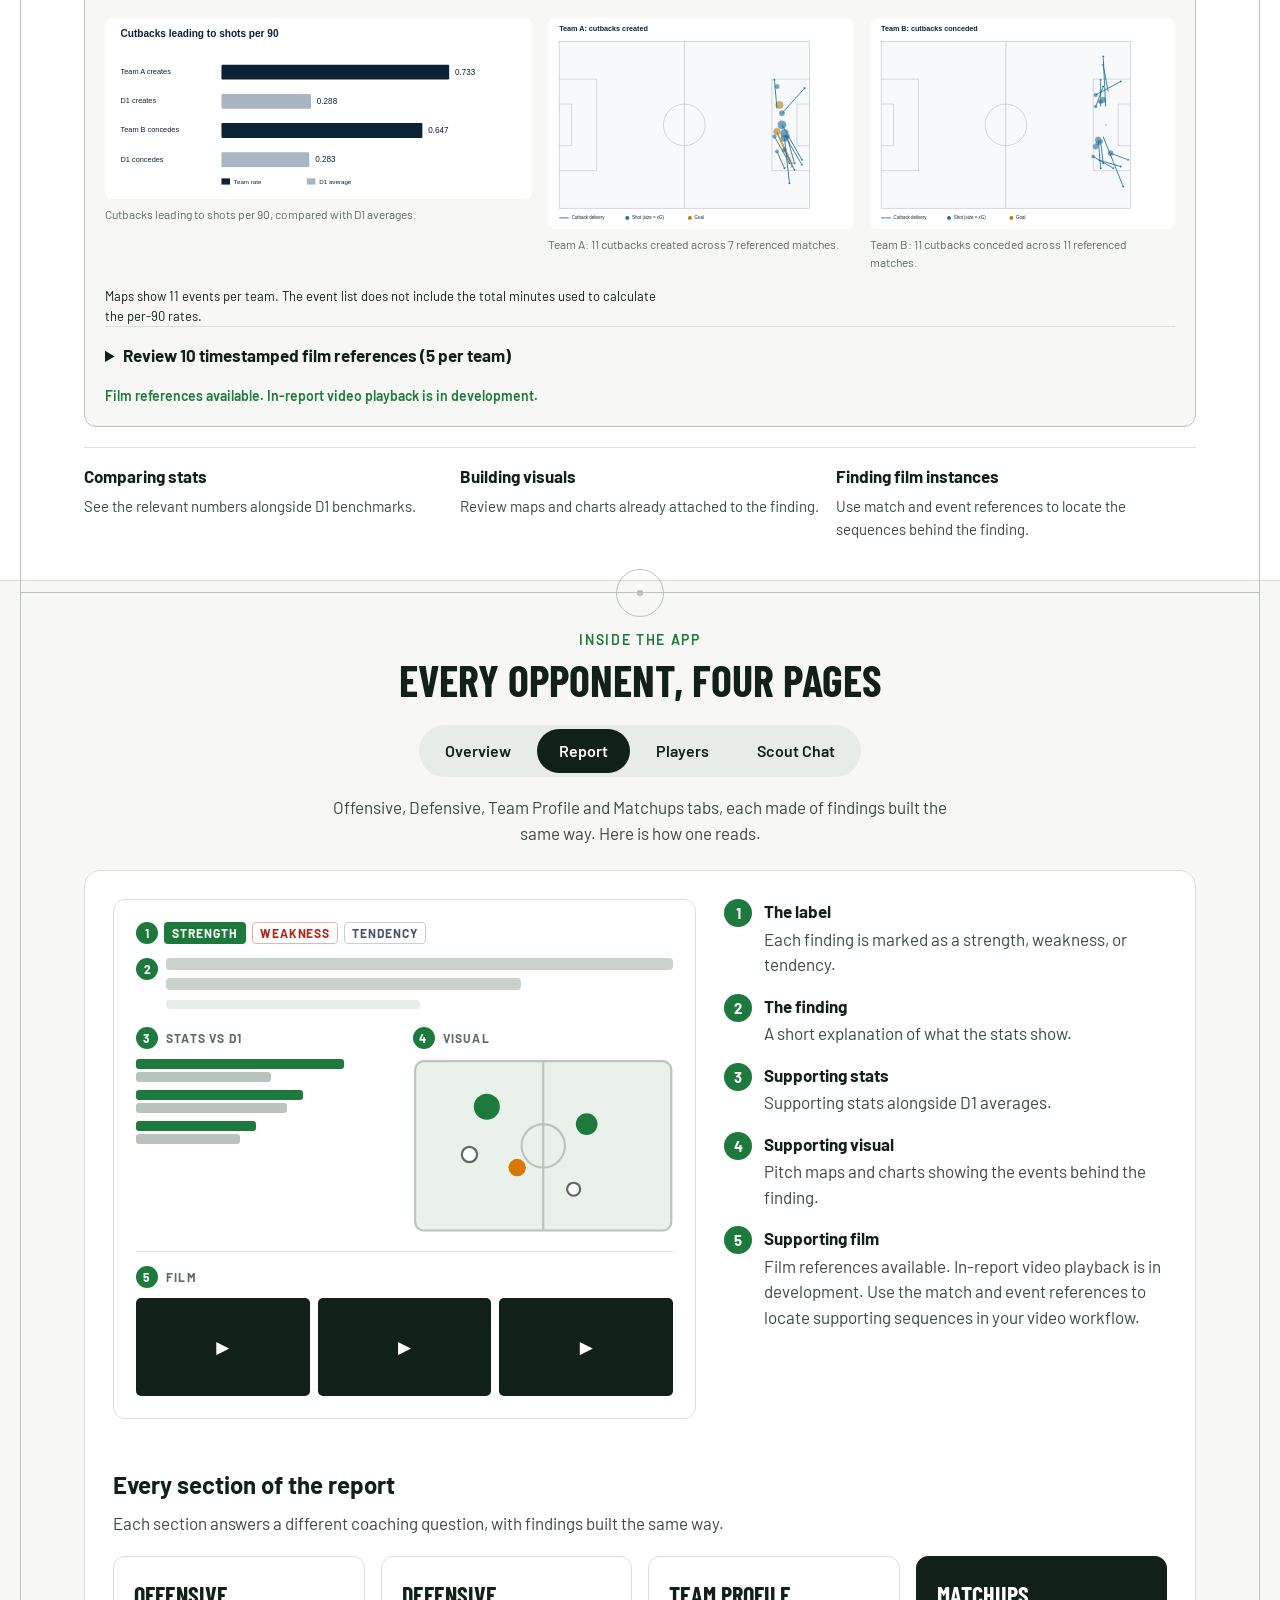
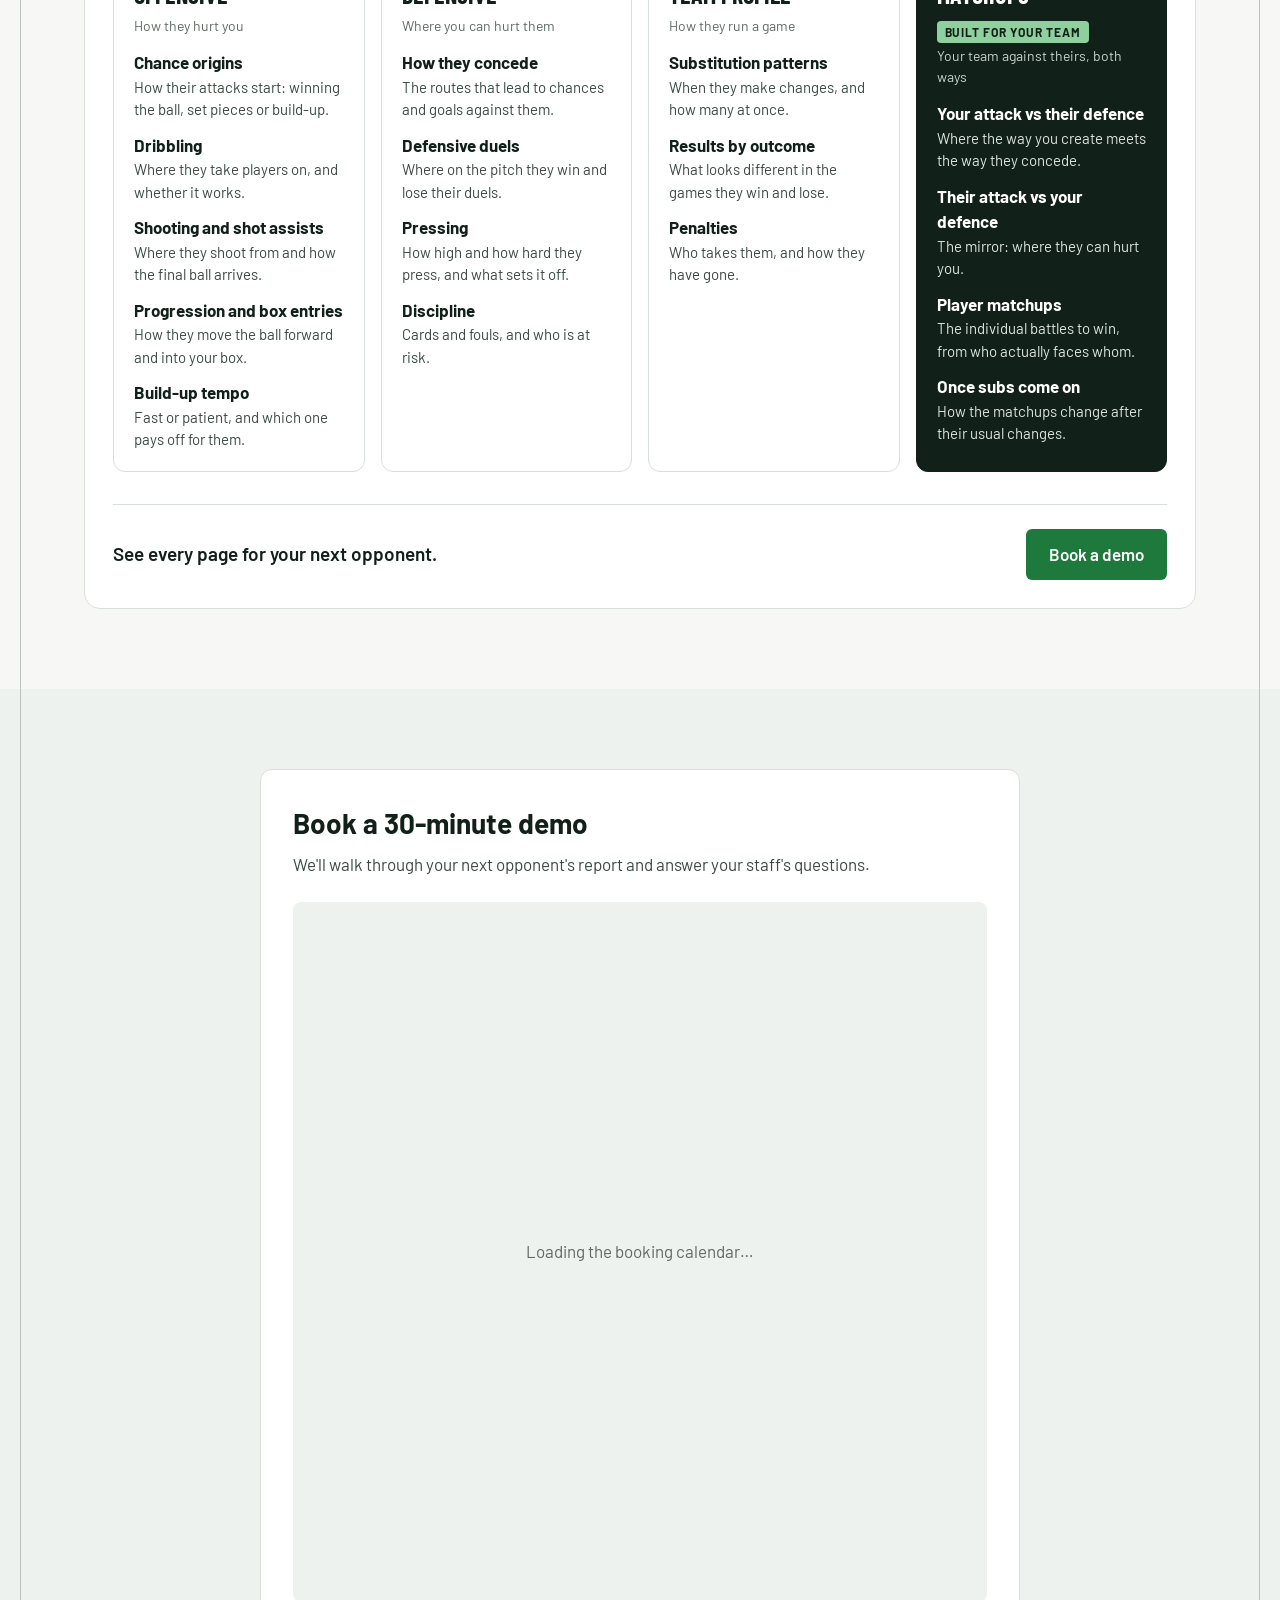
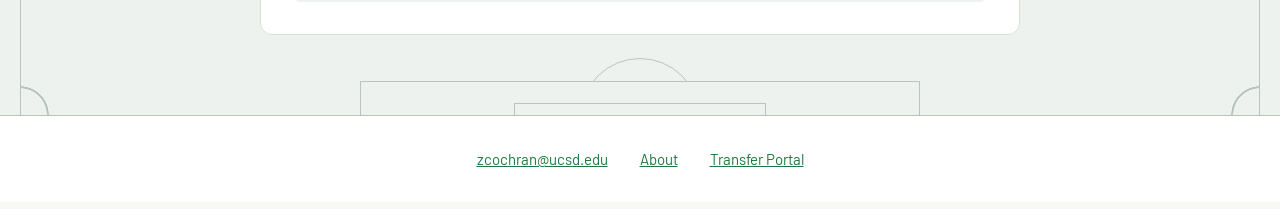
==== commit 42b2fdb5: "Merge main and preserve header and scouting example updates" ====
--- a/index.html
+++ b/index.html
@@ -4,9 +4,9 @@
 <meta charset="utf-8">
 <meta name="viewport" content="width=device-width, initial-scale=1">
 <title>Between the Lines · Opponent scouting for D1 soccer</title>
-<meta name="description" content="An opponent's full season, condensed into their strengths, weaknesses and tendencies, and measured against every D1 team. In development, available next season.">
+<meta name="description" content="Review your next opponent's strengths, weaknesses, and tendencies, with stats and visuals organized for your staff. Spend less time assembling the scout and more time preparing for the match. In development, available next season.">
 <meta property="og:title" content="Between the Lines · Opponent scouting for D1 soccer">
-<meta property="og:description" content="Every question your staff asks, answered. Book a 30-minute demo.">
+<meta property="og:description" content="Less time building the scout. More time building your game plan. Book a 30-minute demo.">
 <meta property="og:type" content="website">
 <link rel="icon" href="assets/favicon.svg" type="image/svg+xml">
 <link rel="preconnect" href="https://fonts.googleapis.com">
@@ -51,8 +51,12 @@
   <div class="pitch-mark box top" aria-hidden="true"><i class="ln"></i><i class="six"></i><i class="cap"></i></div>
   <div class="wrap">
     <p class="eyebrow">Opponent scouting for D1 soccer</p>
-    <h1 class="display">Every question your staff asks, answered.</h1>
-    <p class="lead">An opponent's full season, condensed into their strengths, weaknesses and tendencies, and measured against every D1 team.</p>
+    <h1 class="display">Less time building the scout. More time building your game plan.</h1>
+    <p class="lead">Review your next opponent's strengths, weaknesses, and tendencies, with stats and visuals organized for your staff. Spend less time assembling the scout and more time preparing for the match.</p>
+    <div class="hero-ctas">
+      <a class="btn btn-primary btn-lg" href="#demo">Book a demo</a>
+      <a class="btn btn-secondary btn-lg" href="#app">Look inside the app</a>
+    </div>
     <div class="qbanner" aria-label="Questions coaches ask, and where the app answers them">
       <div class="qtrack">
         <div class="qslide"><p class="q">“Who are they going to start?”</p><a href="#app" data-open-tab="tab-overview">→ Answered in Overview</a></div>
@@ -61,10 +65,6 @@
         <div class="qslide"><p class="q">“Who takes their set pieces?”</p><a href="#app" data-open-tab="tab-chat">→ Ask Scout Chat</a></div>
       </div>
     </div>
-    <div class="hero-ctas">
-      <a class="btn btn-primary btn-lg" href="#demo">Book a demo</a>
-      <a class="btn btn-secondary btn-lg" href="#app">Look inside the app</a>
-    </div>
     <p class="note">In development. Available next season.</p>
   </div>
 </section>
@@ -76,6 +76,62 @@
     <span>UC San Diego men's and women's soccer</span>
     <span class="dot" aria-hidden="true">·</span>
     <span>Men's and women's D1</span>
+  </div>
+</section>
+
+<section class="band white preparation" aria-labelledby="prep-heading">
+  <div class="wrap">
+    <p class="eyebrow">Opponent preparation</p>
+    <h2 class="display" id="prep-heading">Get to the coaching decisions sooner.</h2>
+    <p class="prep-intro body-text">Review the findings, check the evidence, and decide what to work on with your players.</p>
+    <ol class="prep-steps">
+      <li><span class="num" aria-hidden="true">1</span><h3>Open your opponent's report</h3><p>Start with your next opponent's strengths, weaknesses, and tendencies in one place.</p></li>
+      <li><span class="num" aria-hidden="true">2</span><h3>Review the finding and its evidence</h3><p>Read the finding with its supporting stats and charts.</p></li>
+      <li><span class="num" aria-hidden="true">3</span><h3>Plan your preparation</h3><p>Choose what to review on film and rehearse in training.</p></li>
+    </ol>
+    <article class="finding-example" aria-labelledby="finding-heading">
+      <p class="eyebrow">Report example</p>
+      <h3 id="finding-heading">Prepare to defend the cutback.</h3>
+      <p>Team A creates cutbacks leading to shots at <strong>0.733 per 90</strong> versus <strong>0.288 across D1</strong>. Team B concedes them at <strong>0.647</strong> versus <strong>0.283</strong>.</p>
+      <p class="note">From a 2025 men's scouting report. Team and player names are anonymized.</p>
+      <div class="finding-visuals">
+      <figure class="finding-rates"><a href="assets/cutback-example/rate-comparison.svg" target="_blank" rel="noopener" aria-label="Open chart at full size"><img src="assets/cutback-example/rate-comparison.svg" width="1100" height="465" loading="lazy" alt="Cutbacks leading to shots per 90: Team A creates 0.733 versus D1 0.288; Team B concedes 0.647 versus D1 0.283."></a><figcaption>Cutbacks leading to shots per 90, compared with D1 averages.</figcaption></figure>
+      <div class="finding-maps">
+        <figure><a href="assets/cutback-example/cutbacks-created.svg" target="_blank" rel="noopener" aria-label="Open chart at full size"><img src="assets/cutback-example/cutbacks-created.svg" width="1100" height="760" loading="lazy" alt="Supplied pitch map of Team A's cutback delivery paths and resulting shots. Shot size represents xG; goals are marked separately."></a><figcaption>Team A: 11 cutbacks created across 7 referenced matches.</figcaption></figure>
+        <figure><a href="assets/cutback-example/cutbacks-conceded.svg" target="_blank" rel="noopener" aria-label="Open chart at full size"><img src="assets/cutback-example/cutbacks-conceded.svg" width="1100" height="760" loading="lazy" alt="Supplied pitch map of Team B's conceded cutback delivery paths and resulting shots. Shot size represents xG; goals are marked separately."></a><figcaption>Team B: 11 cutbacks conceded across 11 referenced matches.</figcaption></figure>
+      </div>
+      </div>
+      <p class="note">Maps show 11 events per team. The event list does not include the total minutes used to calculate the per-90 rates.</p>
+      <details class="film-references"><summary>Review 10 timestamped film references (5 per team)</summary>
+        <p>Goals are listed first, followed by shots ranked by xG. Use the video times to find each event in your footage. Video playback is not available here.</p>
+        <section class="film-team" aria-label="Team A film references">
+          <h4>Team A: cutbacks created</h4><p>2 cutback goals and the 3 highest-xG shot examples.</p>
+          <div class="reference-scroll" role="region" aria-label="Team A cutback film references" tabindex="0"><table><caption>Team A: cutbacks created film lookup</caption><thead><tr><th scope="col">Match</th><th scope="col">Delivery</th><th scope="col">Match clock</th><th scope="col">Outcome</th><th scope="col">Video time</th></tr></thead><tbody>
+<tr><td>Match 03</td><td>Player 03</td><td>1H 47:50</td><td>Goal</td><td>47:51</td></tr>
+<tr><td>Match 04</td><td>Player 03</td><td>2H 78:15</td><td>Goal</td><td>90:05</td></tr>
+<tr><td>Match 01</td><td>Player 01</td><td>2H 90:09</td><td>Shot</td><td>101:46</td></tr>
+<tr><td>Match 02</td><td>Player 02</td><td>1H 6:00</td><td>Shot</td><td>6:02</td></tr>
+<tr><td>Match 03</td><td>Player 04</td><td>1H 7:34</td><td>Shot</td><td>7:35</td></tr>
+          </tbody></table></div>
+        </section>
+        <section class="film-team" aria-label="Team B film references">
+          <h4>Team B: cutbacks conceded</h4><p>No goals conceded in this sample. The five highest-xG shots are listed below.</p>
+          <div class="reference-scroll" role="region" aria-label="Team B cutback film references" tabindex="0"><table><caption>Team B: cutbacks conceded film lookup</caption><thead><tr><th scope="col">Match</th><th scope="col">Delivery</th><th scope="col">Match clock</th><th scope="col">Outcome</th><th scope="col">Video time</th></tr></thead><tbody>
+<tr><td>Match 08</td><td>Player 07</td><td>1H 4:29</td><td>Shot</td><td>4:31</td></tr>
+<tr><td>Match 09</td><td>Player 08</td><td>1H 25:03</td><td>Shot</td><td>25:11</td></tr>
+<tr><td>Match 10</td><td>Player 09</td><td>2H 73:39</td><td>Shot</td><td>81:07</td></tr>
+<tr><td>Match 11</td><td>Player 10</td><td>1H 3:30</td><td>Shot</td><td>3:38</td></tr>
+<tr><td>Match 12</td><td>Player 11</td><td>1H 48:24</td><td>Shot</td><td>48:32</td></tr>
+          </tbody></table></div>
+        </section>
+      </details>
+      <p class="playback-status">Film references available. In-report video playback is in development.</p>
+    </article>
+    <dl class="prep-work">
+      <div><dt>Comparing stats</dt><dd>See the relevant numbers alongside D1 benchmarks.</dd></div>
+      <div><dt>Building visuals</dt><dd>Review maps and charts already attached to the finding.</dd></div>
+      <div><dt>Finding film instances</dt><dd>Use match and event references to locate the sequences behind the finding.</dd></div>
+    </dl>
   </div>
 </section>
 
@@ -145,12 +201,12 @@
             </div>
           </div>
           <ol class="explain">
-            <li><span class="num">1</span><div><strong>Probable starting XI</strong><p>A dashboard at the top: who they're likely to start and the shape they'll play, built from their recent team sheets.</p></div></li>
-            <li><span class="num">2</span><div><strong>A one-line summary for each player</strong><p>Under every predicted position, one sentence on what that player does, so the team sheet doubles as a scouting sheet.</p></div></li>
+            <li><span class="num">1</span><div><strong>Probable starting XI</strong><p>Their likely starters and formation, based on recent team sheets.</p></div></li>
+            <li><span class="num">2</span><div><strong>A one-line summary for each player</strong><p>A short description of each predicted starter.</p></div></li>
             <li><span class="num">3</span><div><strong>Toss-ups</strong><p>When two players have been sharing a spot, both are shown, so you can prepare for either.</p></div></li>
             <li><span class="num">4</span><div><strong>Possible injuries and absences</strong><p>Regular starters who have dropped off recent team sheets are flagged, so you know who may be missing.</p></div></li>
             <li><span class="num">5</span><div><strong>Position switches</strong><p>Players who move between spots, like a center back now starting at fullback, are marked on the team sheet.</p></div></li>
-            <li><span class="num">6</span><div><strong>Top 3 insights</strong><p>Separate from the lineup, the three most important findings from the full report, so the first page gives you the headline story.</p></div></li>
+            <li><span class="num">6</span><div><strong>Top 3 insights</strong><p>Three main findings from the full report, shown below the lineup.</p></div></li>
           </ol>
         </div>
       </div>
@@ -189,11 +245,11 @@
             </div>
           </div>
           <ol class="explain">
-            <li><span class="num">1</span><div><strong>The label</strong><p>Strength, weakness or tendency, so you know how to use the finding before you read it. A strength is something to stop, a weakness is somewhere to attack, a tendency is a habit to plan around.</p></div></li>
-            <li><span class="num">2</span><div><strong>The finding</strong><p>One sentence in coaching language, ready to take into training. The numbers are already read for you.</p></div></li>
-            <li><span class="num">3</span><div><strong>Supporting stats</strong><p>The numbers behind it, each next to the D1 average. A number alone means little; against every D1 team you can see what makes this opponent unusual.</p></div></li>
-            <li><span class="num">4</span><div><strong>Supporting visual</strong><p>A pitch map or chart that shows the pattern: where it happens, how often, and how dangerous it is.</p></div></li>
-            <li><span class="num">5</span><div><strong>Supporting film</strong><p>The moments that show it, so your staff can cut them for the players. Clips playing inside the report are next.</p></div></li>
+            <li><span class="num">1</span><div><strong>The label</strong><p>Each finding is marked as a strength, weakness, or tendency.</p></div></li>
+            <li><span class="num">2</span><div><strong>The finding</strong><p>A short explanation of what the stats show.</p></div></li>
+            <li><span class="num">3</span><div><strong>Supporting stats</strong><p>Supporting stats alongside D1 averages.</p></div></li>
+            <li><span class="num">4</span><div><strong>Supporting visual</strong><p>Pitch maps and charts showing the events behind the finding.</p></div></li>
+            <li><span class="num">5</span><div><strong>Supporting film</strong><p>Film references available. In-report video playback is in development. Use the match and event references to locate supporting sequences in your video workflow.</p></div></li>
           </ol>
         </div>
 
@@ -269,7 +325,7 @@
             </div>
           </div>
           <ol class="explain">
-            <li><span class="num">1</span><div><strong>Tags</strong><p>Their key characteristics at a glance, so you know the type of player before reading on.</p></div></li>
+            <li><span class="num">1</span><div><strong>Tags</strong><p>Labels describing how the player plays.</p></div></li>
             <li><span class="num">2</span><div><strong>Strengths</strong><p>What they do better than D1 players in the same position.</p></div></li>
             <li><span class="num">3</span><div><strong>Weaknesses</strong><p>Where they fall short, and how your players can use it.</p></div></li>
             <li><span class="num">4</span><div><strong>Tendencies</strong><p>Habits to plan around, like which way they turn or which set piece they take.</p></div></li>
@@ -287,23 +343,27 @@
               <div class="bubble-q"><span class="typing">Who takes their set pieces?</span></div>
               <div class="bubble-wait" aria-hidden="true">Looking at their set pieces…</div>
               <div class="bubble-a">
-                <p><strong>#17, their right back</strong>, delivers most of them: 34 set-piece deliveries in their career. 10 of their 20 shot assists came from set pieces, and throw-ins are used more than corners, so plan marking for the long throw near your box.</p>
-                <div class="chat-viz">
-                  <figure class="mini-pitch half"><svg viewBox="-3 -3 74 58.5" role="img" aria-label="Arrows from where #17 took each set piece to where it landed. Throw-ins: solid, corners: dashed, free kicks: dotted."><rect class="turf" x="-3" y="-3" width="74" height="58.5" rx="2"/><g class="lines"><rect x="0" y="0" width="68" height="52.5"/><rect x="13.84" y="0" width="40.32" height="16.5"/><rect x="24.84" y="0" width="18.32" height="5.5"/><path d="M26.69 16.5a9.15 9.15 0 0 0 14.62 0M24.85 52.5a9.15 9.15 0 0 1 18.3 0"/><rect x="30.34" y="-1.5" width="7.32" height="1.5"/></g><g class="arrow c2" style="--d:0ms;transform-origin:0.4px 0.4px"><path class="shaft dashed" d="M0.4 0.4Q13.5 7.3 27.0 6.5"/><path class="head" d="M28.3 6.5L26.9 5.8L27.0 7.3z"/></g><g class="arrow c1" style="--d:76ms;transform-origin:68.0px 13.9px"><path class="shaft" d="M68.0 13.9Q57.8 11.2 50.9 5.0"/><path class="head" d="M49.9 4.1L50.4 5.5L51.4 4.4z"/></g><g class="arrow c2" style="--d:152ms;transform-origin:67.6px 0.4px"><path class="shaft dashed" d="M67.6 0.4Q54.7 10.1 39.9 11.5"/><path class="head" d="M38.6 11.6L40.0 12.3L39.8 10.8z"/></g><g class="arrow c2" style="--d:228ms;transform-origin:67.6px 0.4px"><path class="shaft dashed" d="M67.6 0.4Q54.4 5.3 41.9 2.9"/><path class="head" d="M40.6 2.7L41.7 3.6L42.0 2.2z"/></g><g class="arrow c3" style="--d:304ms;transform-origin:54.4px 24.8px"><path class="shaft dotted" d="M54.4 24.8Q45.7 15.0 35.4 9.0"/><path class="head" d="M34.3 8.4L35.0 9.7L35.8 8.4z"/></g><g class="arrow c1" style="--d:380ms;transform-origin:68.0px 10.0px"><path class="shaft" d="M68.0 10.0Q54.2 11.1 42.6 6.3"/><path class="head" d="M41.4 5.8L42.3 7.0L42.9 5.6z"/></g><g class="arrow c3" style="--d:456ms;transform-origin:42.9px 25.7px"><path class="shaft dotted" d="M42.9 25.7Q38.0 14.0 30.5 5.5"/><path class="head" d="M29.6 4.5L29.9 5.9L31.1 5.0z"/></g><g class="arrow c1" style="--d:532ms;transform-origin:68.0px 9.0px"><path class="shaft" d="M68.0 9.0Q56.9 10.2 47.6 6.8"/><path class="head" d="M46.4 6.3L47.4 7.5L47.9 6.0z"/></g><g class="arrow c1" style="--d:608ms;transform-origin:68.0px 11.1px"><path class="shaft" d="M68.0 11.1Q57.8 13.8 48.8 11.8"/><path class="head" d="M47.5 11.5L48.6 12.5L49.0 11.1z"/></g><g class="arrow c1" style="--d:684ms;transform-origin:68.0px 36.5px"><path class="shaft" d="M68.0 36.5Q63.1 34.0 60.5 30.7"/><path class="head" d="M59.6 29.7L59.9 31.2L61.0 30.3z"/></g><g class="arrow c1" style="--d:760ms;transform-origin:68.0px 12.5px"><path class="shaft" d="M68.0 12.5Q54.5 13.8 43.0 9.3"/><path class="head" d="M41.8 8.9L42.7 10.0L43.3 8.6z"/></g><g class="arrow c1" style="--d:836ms;transform-origin:68.0px 38.2px"><path class="shaft" d="M68.0 38.2Q63.0 35.7 60.3 32.4"/><path class="head" d="M59.4 31.4L59.7 32.8L60.8 31.9z"/></g><g class="arrow c1" style="--d:912ms;transform-origin:68.0px 19.4px"><path class="shaft" d="M68.0 19.4Q53.7 16.9 43.2 9.0"/><path class="head" d="M42.2 8.2L42.8 9.6L43.7 8.4z"/></g><g class="arrow c2" style="--d:988ms;transform-origin:67.6px 0.4px"><path class="shaft dashed" d="M67.6 0.4Q55.6 5.5 43.9 3.9"/><path class="head" d="M42.7 3.7L43.8 4.6L44.1 3.1z"/></g><g class="arrow c2" style="--d:1064ms;transform-origin:0.4px 0.4px"><path class="shaft dashed" d="M0.4 0.4Q20.7 11.5 42.5 10.5"/><path class="head" d="M43.8 10.4L42.5 9.7L42.6 11.2z"/></g><g class="arrow c1" style="--d:1140ms;transform-origin:68.0px 16.9px"><path class="shaft" d="M68.0 16.9Q55.2 15.3 45.5 8.7"/><path class="head" d="M44.5 7.9L45.1 9.3L46.0 8.0z"/></g><g class="arrow c3" style="--d:1216ms;transform-origin:51.5px 25.3px"><path class="shaft dotted" d="M51.5 25.3Q42.9 14.6 32.6 7.8"/><path class="head" d="M31.5 7.1L32.1 8.5L33.0 7.2z"/></g><g class="arrow c1" style="--d:1292ms;transform-origin:68.0px 36.3px"><path class="shaft" d="M68.0 36.3Q63.1 32.0 60.8 27.3"/><path class="head" d="M60.2 26.1L60.1 27.6L61.4 26.9z"/></g><g class="arrow c2" style="--d:1368ms;transform-origin:67.6px 0.4px"><path class="shaft dashed" d="M67.6 0.4Q55.6 9.2 42.0 10.3"/><path class="head" d="M40.7 10.4L42.1 11.0L41.9 9.6z"/></g><g class="arrow c1" style="--d:1444ms;transform-origin:68.0px 14.1px"><path class="shaft" d="M68.0 14.1Q53.2 12.2 41.9 4.5"/><path class="head" d="M40.8 3.8L41.5 5.2L42.3 3.9z"/></g><g class="arrow c1" style="--d:1520ms;transform-origin:68.0px 8.7px"><path class="shaft" d="M68.0 8.7Q58.8 9.3 51.5 6.1"/><path class="head" d="M50.3 5.6L51.2 6.8L51.8 5.4z"/></g><g class="arrow c1" style="--d:1596ms;transform-origin:68.0px 8.8px"><path class="shaft" d="M68.0 8.8Q56.4 8.7 47.2 3.9"/><path class="head" d="M46.1 3.3L46.9 4.6L47.6 3.3z"/></g><g class="arrow c2" style="--d:1672ms;transform-origin:67.6px 0.4px"><path class="shaft dashed" d="M67.6 0.4Q53.3 10.2 37.3 11.2"/><path class="head" d="M36.0 11.2L37.4 11.9L37.3 10.4z"/></g><g class="arrow c2" style="--d:1748ms;transform-origin:0.4px 0.4px"><path class="shaft dashed" d="M0.4 0.4Q17.7 9.8 36.1 8.9"/><path class="head" d="M37.4 8.8L36.1 8.1L36.2 9.6z"/></g><g class="arrow c2" style="--d:1824ms;transform-origin:67.6px 0.4px"><path class="shaft dashed" d="M67.6 0.4Q54.5 8.4 40.4 8.4"/><path class="head" d="M39.1 8.4L40.4 9.1L40.4 7.6z"/></g><g class="arrow c2" style="--d:1900ms;transform-origin:67.6px 0.4px"><path class="shaft dashed" d="M67.6 0.4Q58.1 6.7 48.1 7.2"/><path class="head" d="M46.8 7.2L48.1 7.9L48.0 6.4z"/></g><g class="arrow c1" style="--d:1976ms;transform-origin:68.0px 40.3px"><path class="shaft" d="M68.0 40.3Q64.1 37.7 62.3 34.9"/><path class="head" d="M61.6 33.8L61.7 35.3L62.9 34.5z"/></g><g class="arrow c1" style="--d:2052ms;transform-origin:68.0px 27.1px"><path class="shaft" d="M68.0 27.1Q61.6 25.2 57.5 21.7"/><path class="head" d="M56.5 20.9L57.0 22.3L58.0 21.1z"/></g><g class="arrow c2" style="--d:2128ms;transform-origin:67.6px 0.4px"><path class="shaft dashed" d="M67.6 0.4Q52.5 5.7 38.0 2.7"/><path class="head" d="M36.8 2.4L37.9 3.4L38.2 2.0z"/></g><g class="arrow c2" style="--d:2204ms;transform-origin:67.6px 0.4px"><path class="shaft dashed" d="M67.6 0.4Q51.5 9.9 34.2 9.7"/><path class="head" d="M32.9 9.6L34.2 10.4L34.2 8.9z"/></g><g class="arrow c1" style="--d:2280ms;transform-origin:68.0px 16.1px"><path class="shaft" d="M68.0 16.1Q55.9 16.7 45.9 12.3"/><path class="head" d="M44.8 11.8L45.6 13.0L46.3 11.6z"/></g><g class="arrow c1" style="--d:2356ms;transform-origin:68.0px 39.1px"><path class="shaft" d="M68.0 39.1Q62.1 34.7 59.0 29.4"/><path class="head" d="M58.3 28.2L58.3 29.7L59.6 29.0z"/></g><g class="arrow c2" style="--d:2432ms;transform-origin:0.4px 0.4px"><path class="shaft dashed" d="M0.4 0.4Q18.2 6.9 35.4 3.5"/><path class="head" d="M36.7 3.2L35.3 2.7L35.6 4.2z"/></g><g class="arrow c2" style="--d:2508ms;transform-origin:67.6px 0.4px"><path class="shaft dashed" d="M67.6 0.4Q49.0 9.0 29.9 6.7"/><path class="head" d="M28.6 6.6L29.8 7.5L30.0 6.0z"/></g></svg><figcaption>Where each delivery went <span aria-hidden="true">· attacking ↑</span></figcaption></figure>
-                <div class="chat-chart" role="img" aria-label="Set-piece deliveries by #17: 17 throw-ins, 14 corners, 3 free kicks">
-                  <p class="mock-label" style="margin:0">#17 set-piece deliveries</p>
-                  <div class="row"><span><i class="key ln c1" aria-hidden="true"></i>Throw-ins</span><div class="track"><div class="fill c1" style="width:100%"></div></div><strong>17</strong></div>
-                  <div class="row"><span><i class="key ln dashed c2" aria-hidden="true"></i>Corners</span><div class="track"><div class="fill c2" style="width:82%"></div></div><strong>14</strong></div>
-                  <div class="row"><span><i class="key ln dotted c3" aria-hidden="true"></i>Free kicks</span><div class="track"><div class="fill c3" style="width:18%"></div></div><strong>3</strong></div>
-                </div>
-                </div>
+                <p class="example-label">Illustrative example &middot; fictional data</p>
+                <p>Across their last <strong>5 matches</strong> (sample matches 1&ndash;5):</p>
+                <ul class="taker-answer">
+                  <li><strong>Corners:</strong> #10 took 12 of 16; #7 took the other 4.</li>
+                  <li><strong>Wide free kicks:</strong> #7 was the main taker, with 6 of 8; #10 took the other 2.</li>
+                  <li><strong>Attacking throw-ins:</strong> #17 took 18 of 24 in the attacking third; #3 took the other 6.</li>
+                </ul>
+                <figure class="taker-chart">
+                  <figcaption>Set-piece takers by type &middot; last 5 matches</figcaption>
+                  <div><span>Corners &middot; 16 total</span><div class="taker-bar"><b style="flex:12">#10: 12</b><b style="flex:4">#7: 4</b></div></div>
+                  <div><span>Wide free kicks &middot; 8 total</span><div class="taker-bar"><b style="flex:6">#7: 6</b><b style="flex:2">#10: 2</b></div></div>
+                  <div><span>Attacking-third throw-ins &middot; 24 total</span><div class="taker-bar"><b style="flex:18">#17: 18</b><b style="flex:6">#3: 6</b></div></div>
+                  <p class="muted">Each bar represents all team events of that type in the same five-match sample.</p>
+                </figure>
               </div>
             </div>
             <div class="exchange">
               <div class="bubble-q"><span class="typing">Where do their chances come from?</span></div>
               <div class="bubble-wait" aria-hidden="true">Looking at how their attacks start…</div>
               <div class="bubble-a">
-                <p><strong>Winning the ball back.</strong> Their attacks off interceptions and tackles are worth 0.43 xG per 90, against a D1 average of 0.30, and seven of their goals started that way. Keep your build-up away from their midfield.</p>
+                <p><strong>Winning the ball back.</strong> Attacks following interceptions and tackles produce 0.43 xG per 90, compared with a D1 average of 0.30. Seven of their goals started from those regains.</p>
                 <div class="chat-viz">
                   <figure class="mini-pitch"><svg viewBox="-3 -3 111 74" role="img" aria-label="Where they won the ball before a shot: mostly in midfield, on both sides of halfway."><rect class="turf" x="-3" y="-3" width="111" height="74" rx="2"/><g class="lines"><rect x="0" y="0" width="105" height="68"/><line x1="52.5" y1="0" x2="52.5" y2="68"/><circle cx="52.5" cy="34" r="9.15"/><rect x="0" y="13.84" width="16.5" height="40.32"/><rect x="88.5" y="13.84" width="16.5" height="40.32"/><rect x="0" y="24.84" width="5.5" height="18.32"/><rect x="99.5" y="24.84" width="5.5" height="18.32"/><path d="M16.5 26.7a9.15 9.15 0 0 1 0 14.6M88.5 26.7a9.15 9.15 0 0 0 0 14.6"/></g><circle class="dot c1" cx="83.2" cy="30.1" r="1.90" style="--d:0ms"/><circle class="dot c1" cx="72.7" cy="16.0" r="1.90" style="--d:123ms"/><circle class="dot c1" cx="53.4" cy="28.2" r="1.90" style="--d:246ms"/><circle class="dot c1" cx="74.3" cy="28.2" r="1.90" style="--d:369ms"/><circle class="dot c1" cx="68.3" cy="54.1" r="1.90" style="--d:492ms"/><circle class="dot c1" cx="44.8" cy="19.8" r="1.90" style="--d:615ms"/><circle class="dot c1" cx="74.1" cy="19.7" r="1.90" style="--d:738ms"/><circle class="dot c1" cx="68.3" cy="48.0" r="1.90" style="--d:861ms"/><circle class="dot c1" cx="58.1" cy="53.9" r="1.90" style="--d:984ms"/><circle class="dot c1" cx="72.9" cy="23.5" r="1.90" style="--d:1107ms"/><circle class="dot c1" cx="80.9" cy="18.2" r="1.90" style="--d:1230ms"/><circle class="dot c1" cx="67.6" cy="24.3" r="1.90" style="--d:1353ms"/><circle class="dot c1" cx="59.8" cy="41.8" r="1.90" style="--d:1476ms"/><circle class="dot c1" cx="55.5" cy="37.9" r="1.90" style="--d:1599ms"/><circle class="dot c1" cx="48.4" cy="12.2" r="1.90" style="--d:1722ms"/><circle class="dot c1" cx="41.7" cy="51.6" r="1.90" style="--d:1845ms"/><circle class="dot c1" cx="53.3" cy="27.8" r="1.90" style="--d:1968ms"/><circle class="dot c1" cx="62.1" cy="34.7" r="1.90" style="--d:2091ms"/><circle class="dot c1" cx="65.0" cy="50.5" r="1.90" style="--d:2214ms"/><circle class="dot c1" cx="47.4" cy="22.3" r="1.90" style="--d:2337ms"/><circle class="dot c1" cx="77.6" cy="19.7" r="1.90" style="--d:2460ms"/></svg><figcaption>Ball won before a shot <span aria-hidden="true">· attacking →</span></figcaption></figure>
                 <div class="chat-chart" style="--label:96px" role="img" aria-label="xG per 90 from attacks after winning the ball: Opponent A 0.43, D1 average 0.30">
@@ -334,7 +394,7 @@
               <div class="bubble-q"><span class="typing">Who picks up cards, and when?</span></div>
               <div class="bubble-wait" aria-hidden="true">Looking at their discipline…</div>
               <div class="bubble-a">
-                <p><strong>#6, their holding midfielder</strong>, has 5 yellow cards this season, and 4 came after the 70th minute. Run at him late in the game, when he fouls rather than lets a runner go.</p>
+                <p><strong>#6, their holding midfielder</strong>, has 5 yellow cards this season. Four came after the 70th minute.</p>
                 <div class="chat-viz">
                   <figure class="mini-pitch"><svg viewBox="-3 -3 111 74" role="img" aria-label="Where #6 was booked: all in central midfield. 46 to 70 minutes: square, after 70 minutes: diamonds."><rect class="turf" x="-3" y="-3" width="111" height="74" rx="2"/><g class="lines"><rect x="0" y="0" width="105" height="68"/><line x1="52.5" y1="0" x2="52.5" y2="68"/><circle cx="52.5" cy="34" r="9.15"/><rect x="0" y="13.84" width="16.5" height="40.32"/><rect x="88.5" y="13.84" width="16.5" height="40.32"/><rect x="0" y="24.84" width="5.5" height="18.32"/><rect x="99.5" y="24.84" width="5.5" height="18.32"/><path d="M16.5 26.7a9.15 9.15 0 0 1 0 14.6M88.5 26.7a9.15 9.15 0 0 0 0 14.6"/></g><path class="dot c3" d="M60.8 26.8l2.20 2.20-2.20 2.20-2.20-2.20z" style="--d:0ms"/><path class="dot c3" d="M56.4 29.6l2.20 2.20-2.20 2.20-2.20-2.20z" style="--d:220ms"/><path class="dot c3" d="M46.6 22.4l2.20 2.20-2.20 2.20-2.20-2.20z" style="--d:440ms"/><rect class="dot c2" x="53.3" y="28.3" width="3.4" height="3.4" rx=".4" style="--d:660ms"/><path class="dot c3" d="M62.1 39.8l2.20 2.20-2.20 2.20-2.20-2.20z" style="--d:880ms"/></svg><figcaption>Where #6 was booked <span aria-hidden="true">· attacking →</span></figcaption></figure>
                 <div class="chat-chart" role="img" aria-label="Yellow cards for #6 by time: none in the first half, 1 between 46 and 70 minutes, 4 after 70 minutes">
@@ -361,9 +421,9 @@
 <section class="demo" id="demo">
   <div class="demo-card">
     <h2>Book a 30-minute demo</h2>
-    <p>On your demo, we'll walk through a report on your next opponent. If it would help your staff, a short note saying so is how this reaches every D1 program.</p>
+    <p>We'll walk through your next opponent's report and answer your staff's questions.</p>
     <div id="calendly" class="calendly-box">
-      <p>Online booking is coming soon.</p>
+      <p>You can also book by email.</p>
       <a class="btn btn-primary" href="mailto:zcochran@ucsd.edu?subject=Between%20the%20Lines%20demo">Email us to book a demo</a>
     </div>
   </div>
--- a/css/styles.css
+++ b/css/styles.css
@@ -554,3 +554,72 @@
 :root[data-theme="dark"] .copy-tip svg { color: var(--accent); }
 .sr-only { position: absolute; width: 1px; height: 1px; margin: -1px; overflow: hidden; clip: rect(0 0 0 0); white-space: nowrap; border: 0; }
 @media (prefers-reduced-motion: reduce) { .copy-tip, .copy-tip.show { transition: opacity .16s; transform: translate(-50%, calc(-100% - 10px)); } }
+
+/* Preparation workflow */
+.preparation .eyebrow { margin-bottom: 12px; }
+.prep-intro { max-width: 760px; font-size: 19px; }
+.prep-steps { list-style: none; padding: 0; margin: 28px 0; display: grid; grid-template-columns: repeat(3, minmax(0, 1fr)); gap: 18px; }
+.prep-steps li { padding: 24px; background: var(--bg); border: 1px solid var(--line); border-radius: var(--radius); }
+.prep-steps h3 { font-size: 20px; line-height: 1.2; margin: 16px 0 10px; }
+.prep-steps p, .prep-work dd { color: var(--body); }
+.prep-work { display: grid; grid-template-columns: repeat(3, minmax(0, 1fr)); gap: 24px; margin: 0; padding-top: 24px; border-top: 1px solid var(--line); }
+.prep-work dt { font-weight: 700; margin-bottom: 6px; }
+.prep-work dd { margin: 0; }
+.film-status { aspect-ratio: auto; padding: 16px; font-size: 14px; }
+.example-label { color: var(--link); font-size: 13px; font-weight: 700; margin-bottom: 10px; }
+.taker-answer { padding-left: 20px; margin: 12px 0; }
+.taker-answer li + li { margin-top: 8px; }
+.taker-chart { margin: 18px 0 0; padding: 18px; background: var(--surface); border: 1px solid var(--line); border-radius: 8px; font-size: 14px; }
+.taker-chart figcaption { font-weight: 700; margin-bottom: 16px; }
+.taker-chart > div { margin: 12px 0; }
+.taker-bar { display: flex; gap: 3px; margin-top: 5px; }
+.taker-bar b { background: var(--accent); color: #fff; padding: 6px; min-width: 64px; text-align: center; font-size: 13px; }
+.taker-bar b + b { background: var(--surface-2); color: var(--ink); border: 1px solid var(--line-strong); }
+@media (max-width: 700px) {
+  .prep-steps, .prep-work { grid-template-columns: 1fr; }
+  .prep-steps li { padding: 20px; }
+  .taker-chart { padding: 12px; }
+}
+.finding-example { margin: 32px 0; padding: clamp(16px, 3vw, 32px); border: 1px solid var(--line-strong); border-radius: var(--radius); background: var(--bg); }
+.finding-example h3 { font-family: var(--font-display); font-size: clamp(28px, 4vw, 40px); line-height: 1.1; margin: 12px 0; }
+.finding-example > p { max-width: 80ch; }
+.finding-example figure { margin: 24px 0; min-width: 0; }
+.finding-example img { display: block; width: 100%; height: auto; background: white; border-radius: 8px; }
+.finding-example figcaption { font-size: 14px; color: var(--muted); margin-top: 10px; }
+.finding-maps { display: grid; grid-template-columns: repeat(2, minmax(0, 1fr)); gap: 20px; }
+.film-references { border-top: 1px solid var(--line); padding-top: 16px; }
+.film-references summary { cursor: pointer; font-weight: 700; padding: 8px 0; }
+.film-references p { margin: 12px 0; color: var(--body); }
+.reference-scroll { overflow-x: auto; margin: 16px 0; }
+.reference-scroll table { border-collapse: collapse; width: 100%; font-size: 14px; white-space: nowrap; }
+.reference-scroll th, .reference-scroll td { padding: 10px; text-align: left; border-bottom: 1px solid var(--line); }
+.reference-scroll caption { text-align: left; font-weight: 600; margin-bottom: 8px; }
+.playback-status { font-size: 14px; font-weight: 600; margin-top: 16px; color: var(--link); }
+@media (max-width: 700px) { .finding-maps { grid-template-columns: 1fr; gap: 0; } }
+
+/* Compact evidence example: keep all three charts on one desktop row. */
+.preparation { padding: 40px 0; }
+.preparation h2 { margin-bottom: 14px; }
+.preparation .eyebrow { margin-bottom: 8px; }
+.prep-steps { margin: 20px 0; gap: 12px; }
+.prep-steps li { padding: 16px; }
+.prep-steps h3 { margin: 10px 0 6px; font-size: 18px; }
+.prep-steps p, .prep-work dd { font-size: 15px; }
+.finding-example { margin: 20px 0; padding: 20px; }
+.finding-example h3 { font-size: 30px; margin: 8px 0; }
+.finding-example .note { margin-top: 8px; font-size: 13px; }
+.finding-visuals { display: grid; grid-template-columns: 1.4fr 1fr 1fr; align-items: start; gap: 16px; margin: 16px 0; }
+.finding-visuals .finding-maps { display: contents; }
+.finding-visuals figure { margin: 0; }
+.finding-visuals a { display: block; border-radius: 8px; }
+.finding-visuals figcaption { font-size: 12px; margin-top: 6px; }
+.film-references { padding-top: 8px; }
+.playback-status { margin-top: 8px; }
+.prep-work { gap: 16px; padding-top: 16px; }
+@media (max-width: 700px) {
+  .preparation { padding: 28px 0; }
+  .prep-steps li { padding: 14px; }
+  .finding-example { padding: 14px; }
+  .finding-visuals { grid-template-columns: repeat(2, minmax(0, 1fr)); gap: 12px; }
+  .finding-visuals .finding-rates { grid-column: 1 / -1; max-width: 440px; width: 100%; justify-self: center; }
+}
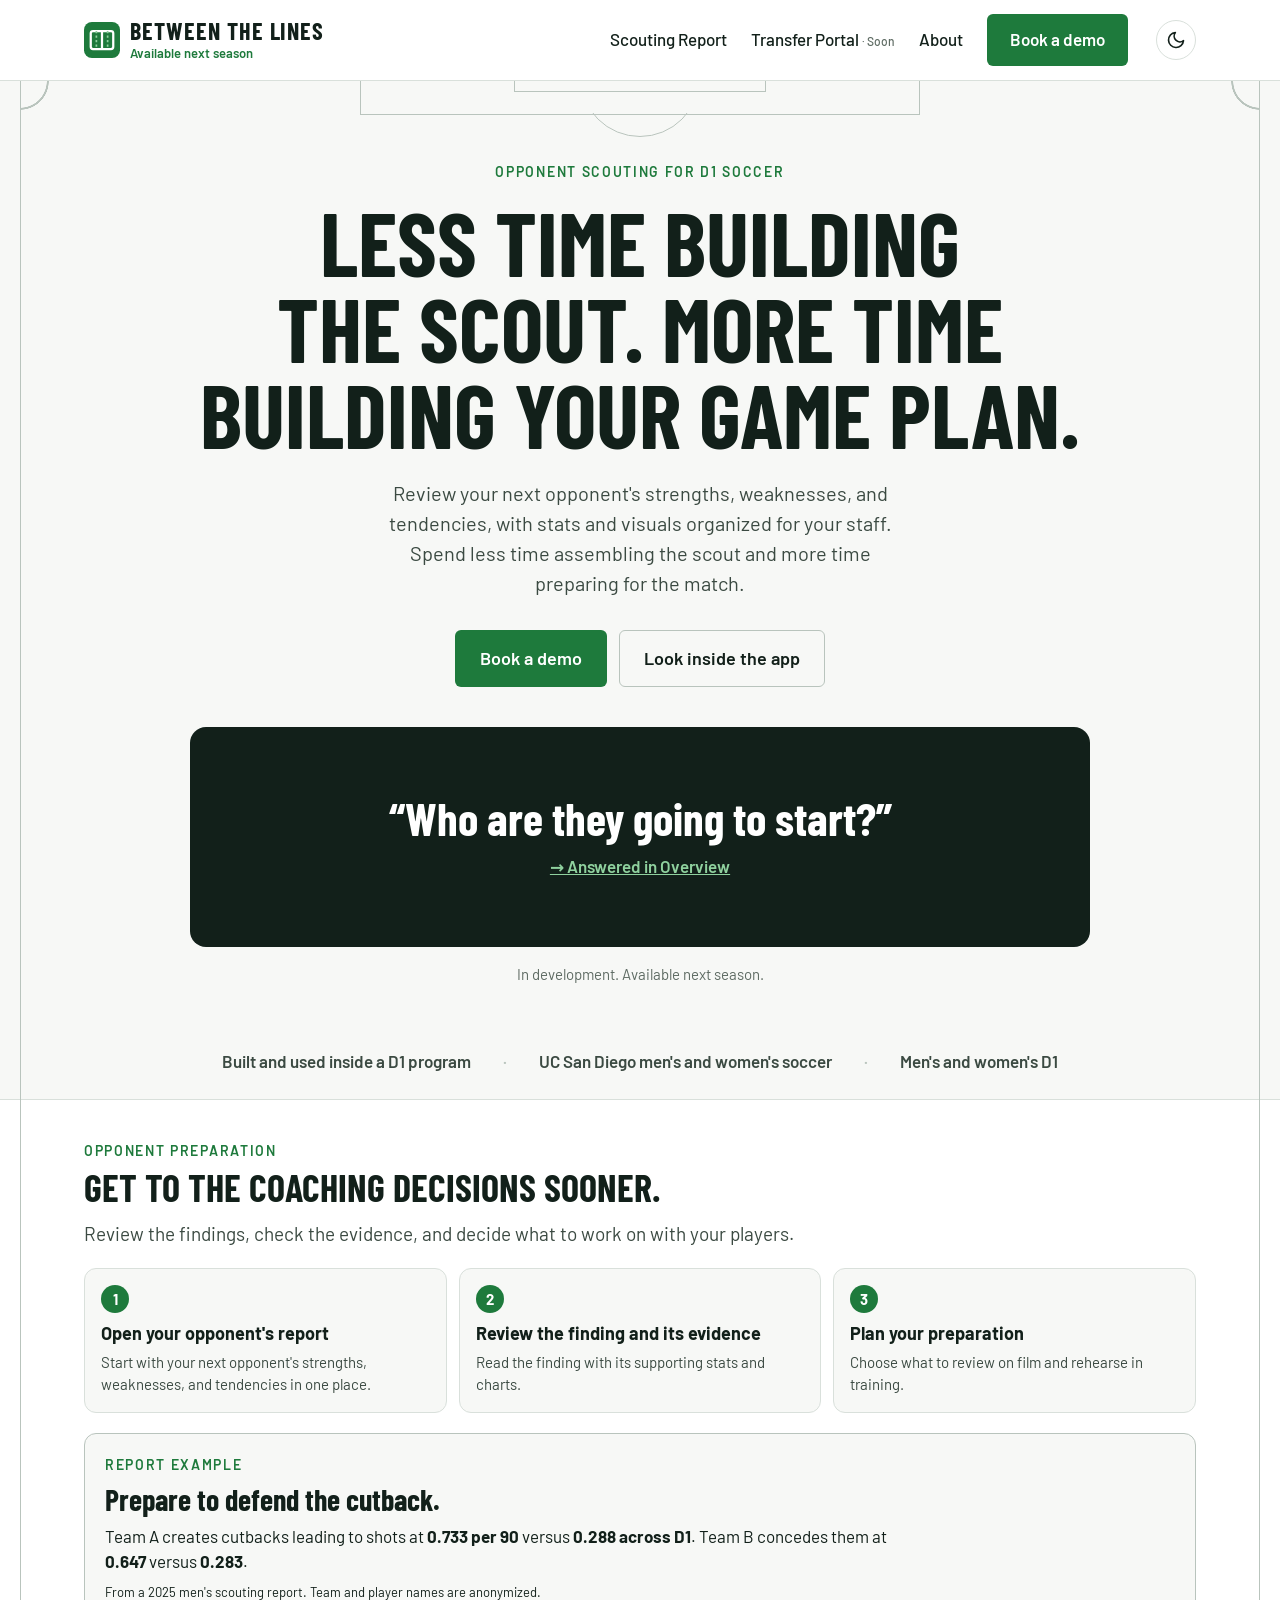
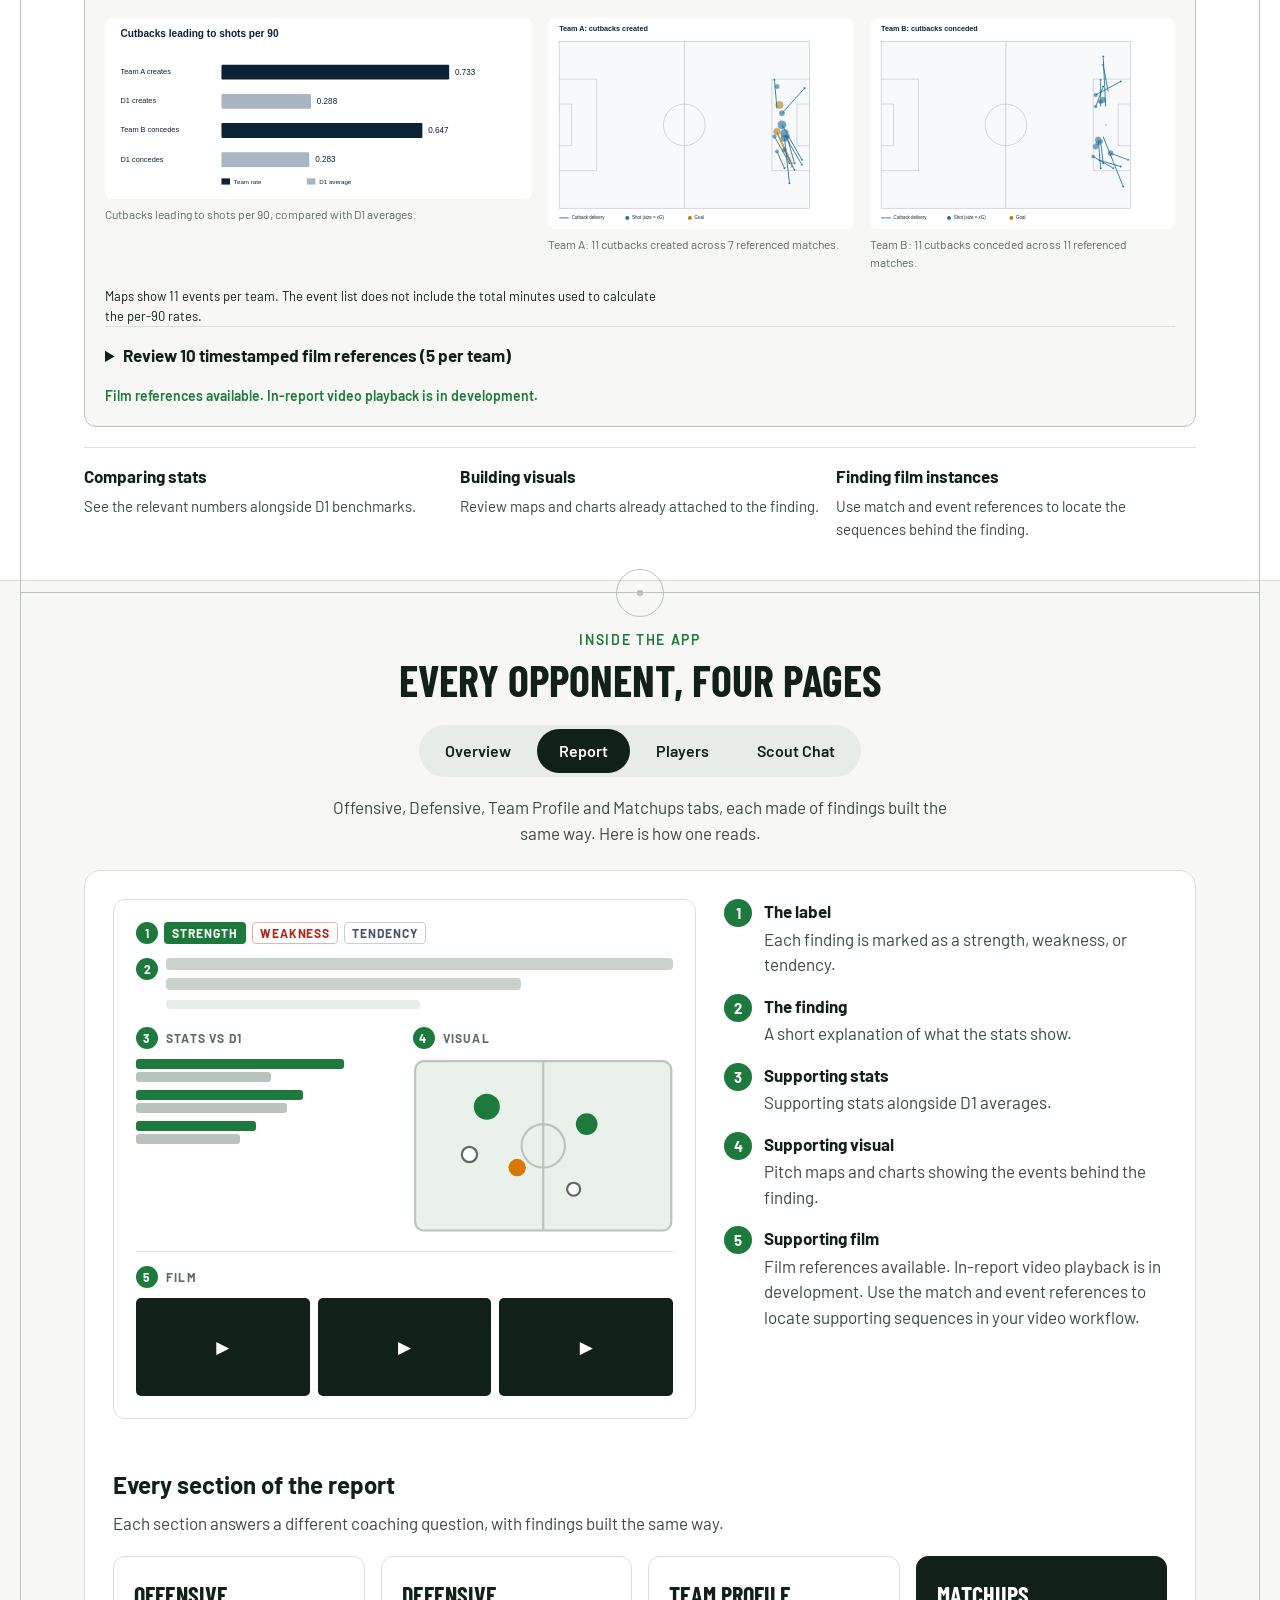
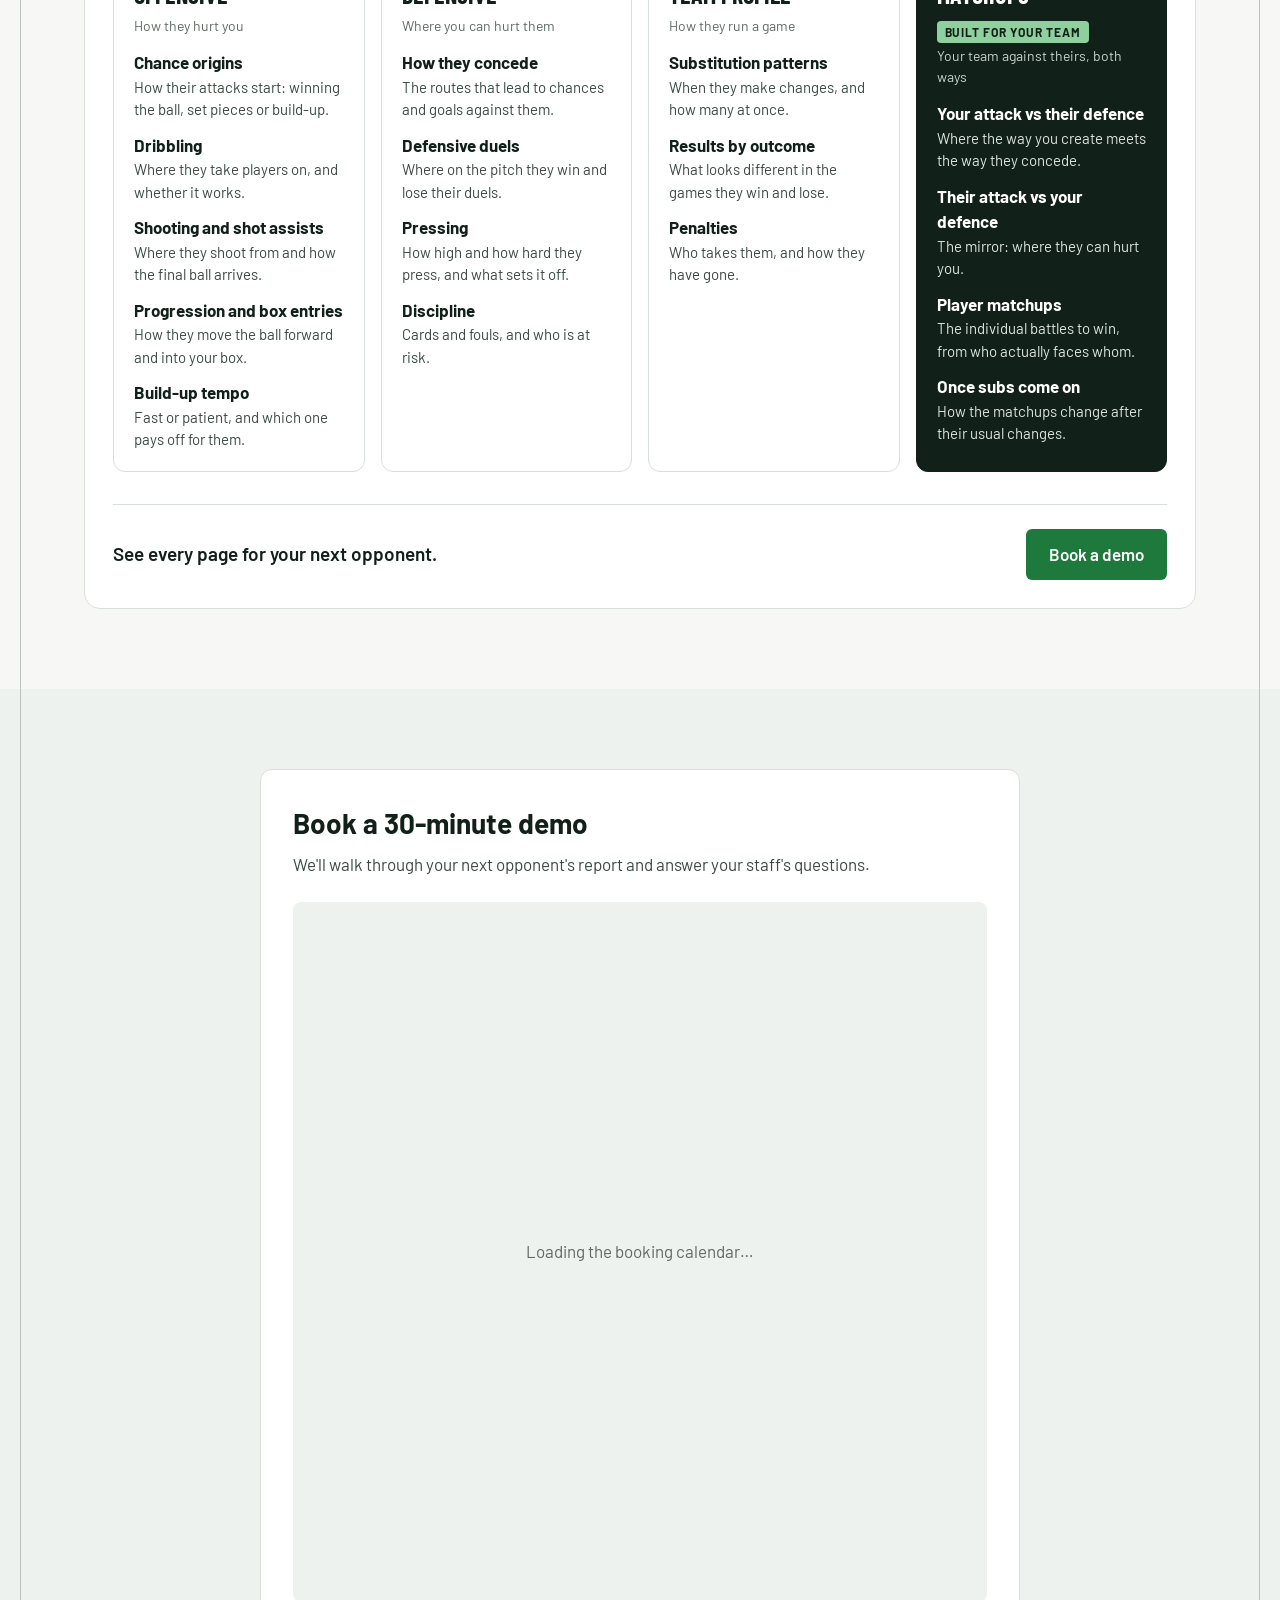
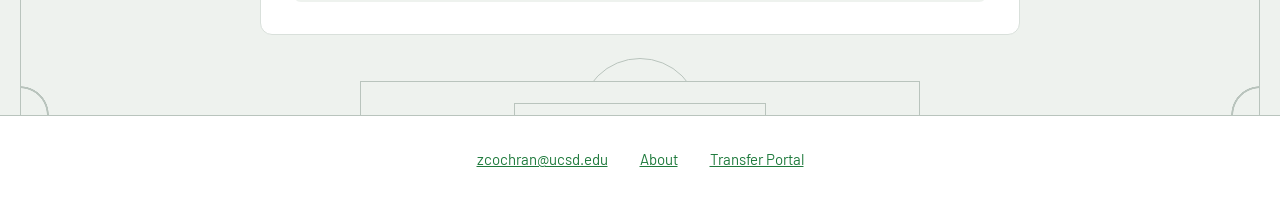
==== commit a0a50c6e: "Open contact links in Gmail with Alp copied" ====
--- a/index.html
+++ b/index.html
@@ -424,7 +424,7 @@
     <p>We'll walk through your next opponent's report and answer your staff's questions.</p>
     <div id="calendly" class="calendly-box">
       <p>You can also book by email.</p>
-      <a class="btn btn-primary" href="mailto:zcochran@ucsd.edu?subject=Between%20the%20Lines%20demo">Email us to book a demo</a>
+      <a class="btn btn-primary" href="https://mail.google.com/mail/?view=cm&amp;fs=1&amp;to=zcochran@ucsd.edu&amp;cc=aozbas@ucsd.edu&amp;su=Between%20the%20Lines%20demo" target="_blank" rel="noopener noreferrer">Email us to book a demo</a>
     </div>
   </div>
 </section>
@@ -434,12 +434,12 @@
 
 <footer class="site-footer">
   <div class="wrap">
-    <a href="mailto:zcochran@ucsd.edu">zcochran@ucsd.edu</a>
+    <a href="https://mail.google.com/mail/?view=cm&amp;fs=1&amp;to=zcochran@ucsd.edu&amp;cc=aozbas@ucsd.edu" target="_blank" rel="noopener noreferrer">zcochran@ucsd.edu</a>
     <a href="about.html">About</a>
     <a href="transfer-portal.html">Transfer Portal</a>
   </div>
 </footer>
 
-<script src="js/main.js?v=3"></script>
+<script src="js/main.js?v=4"></script>
 </body>
 </html>
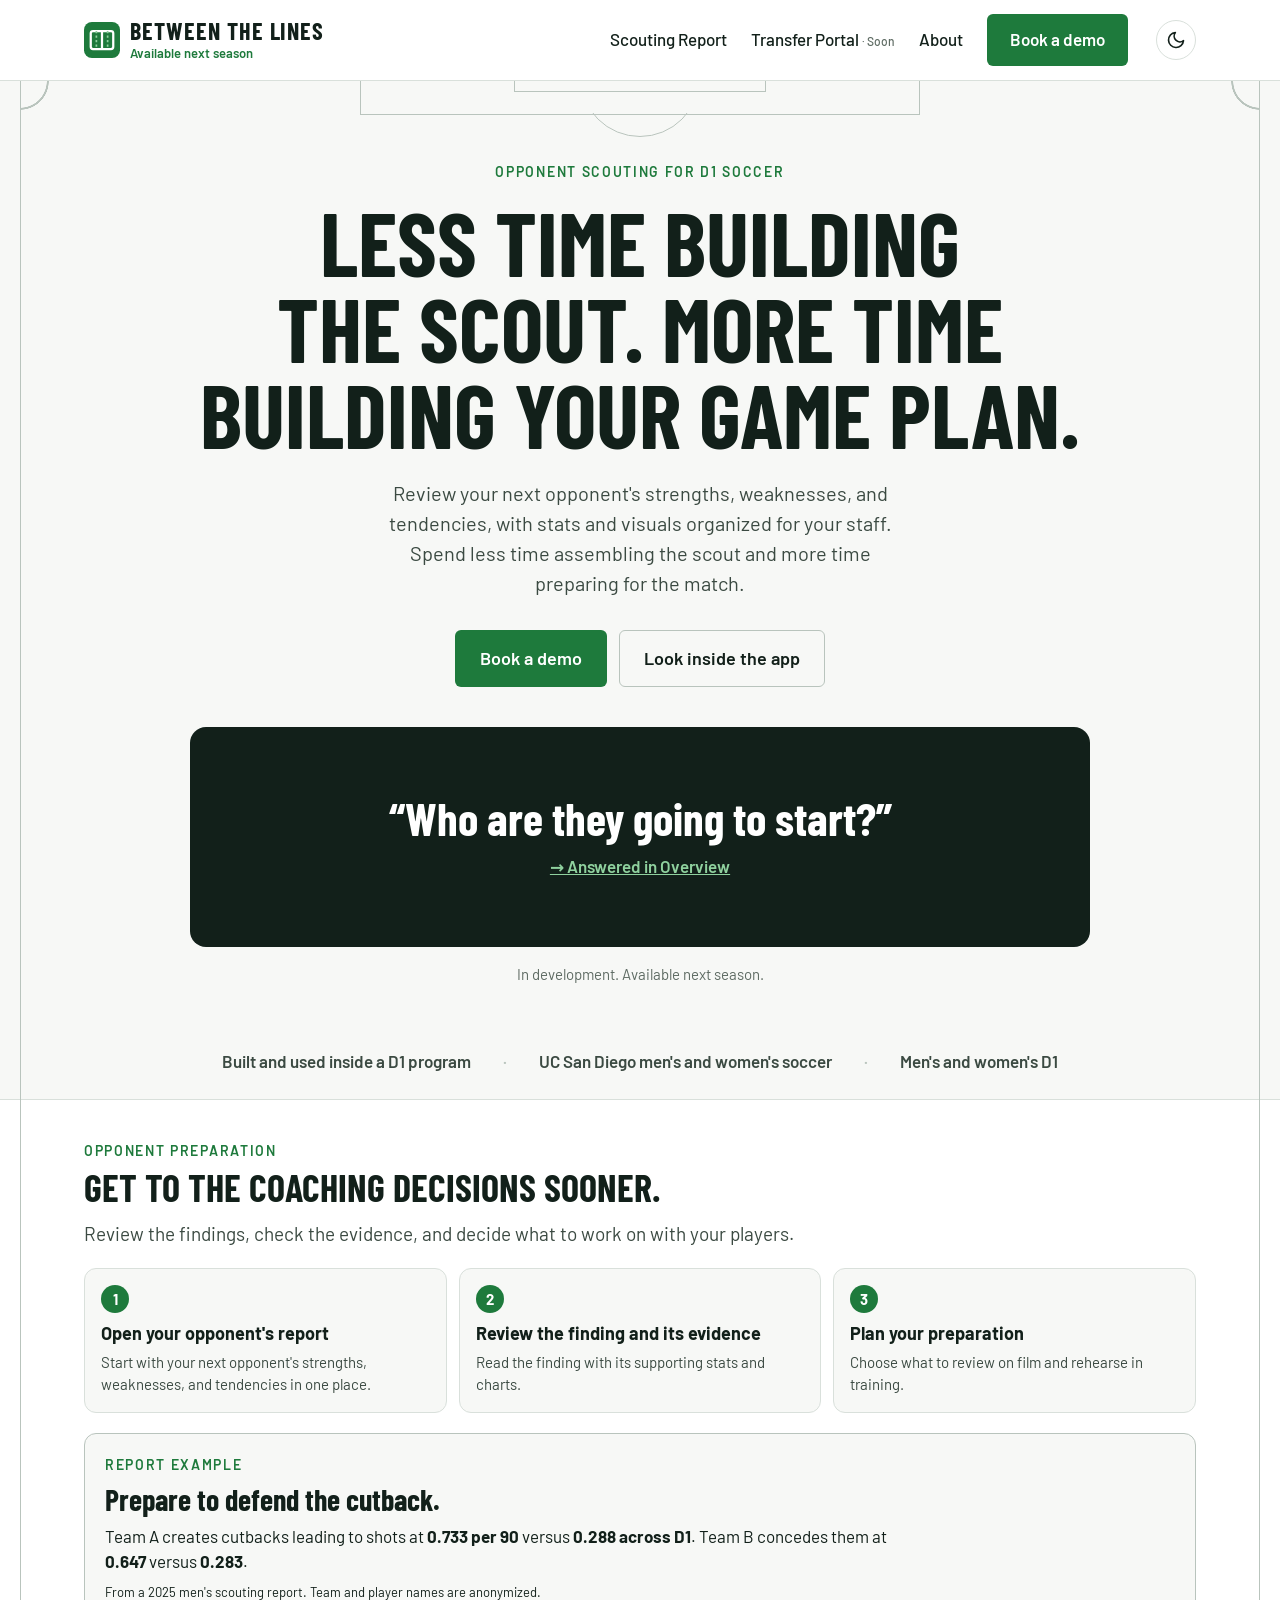
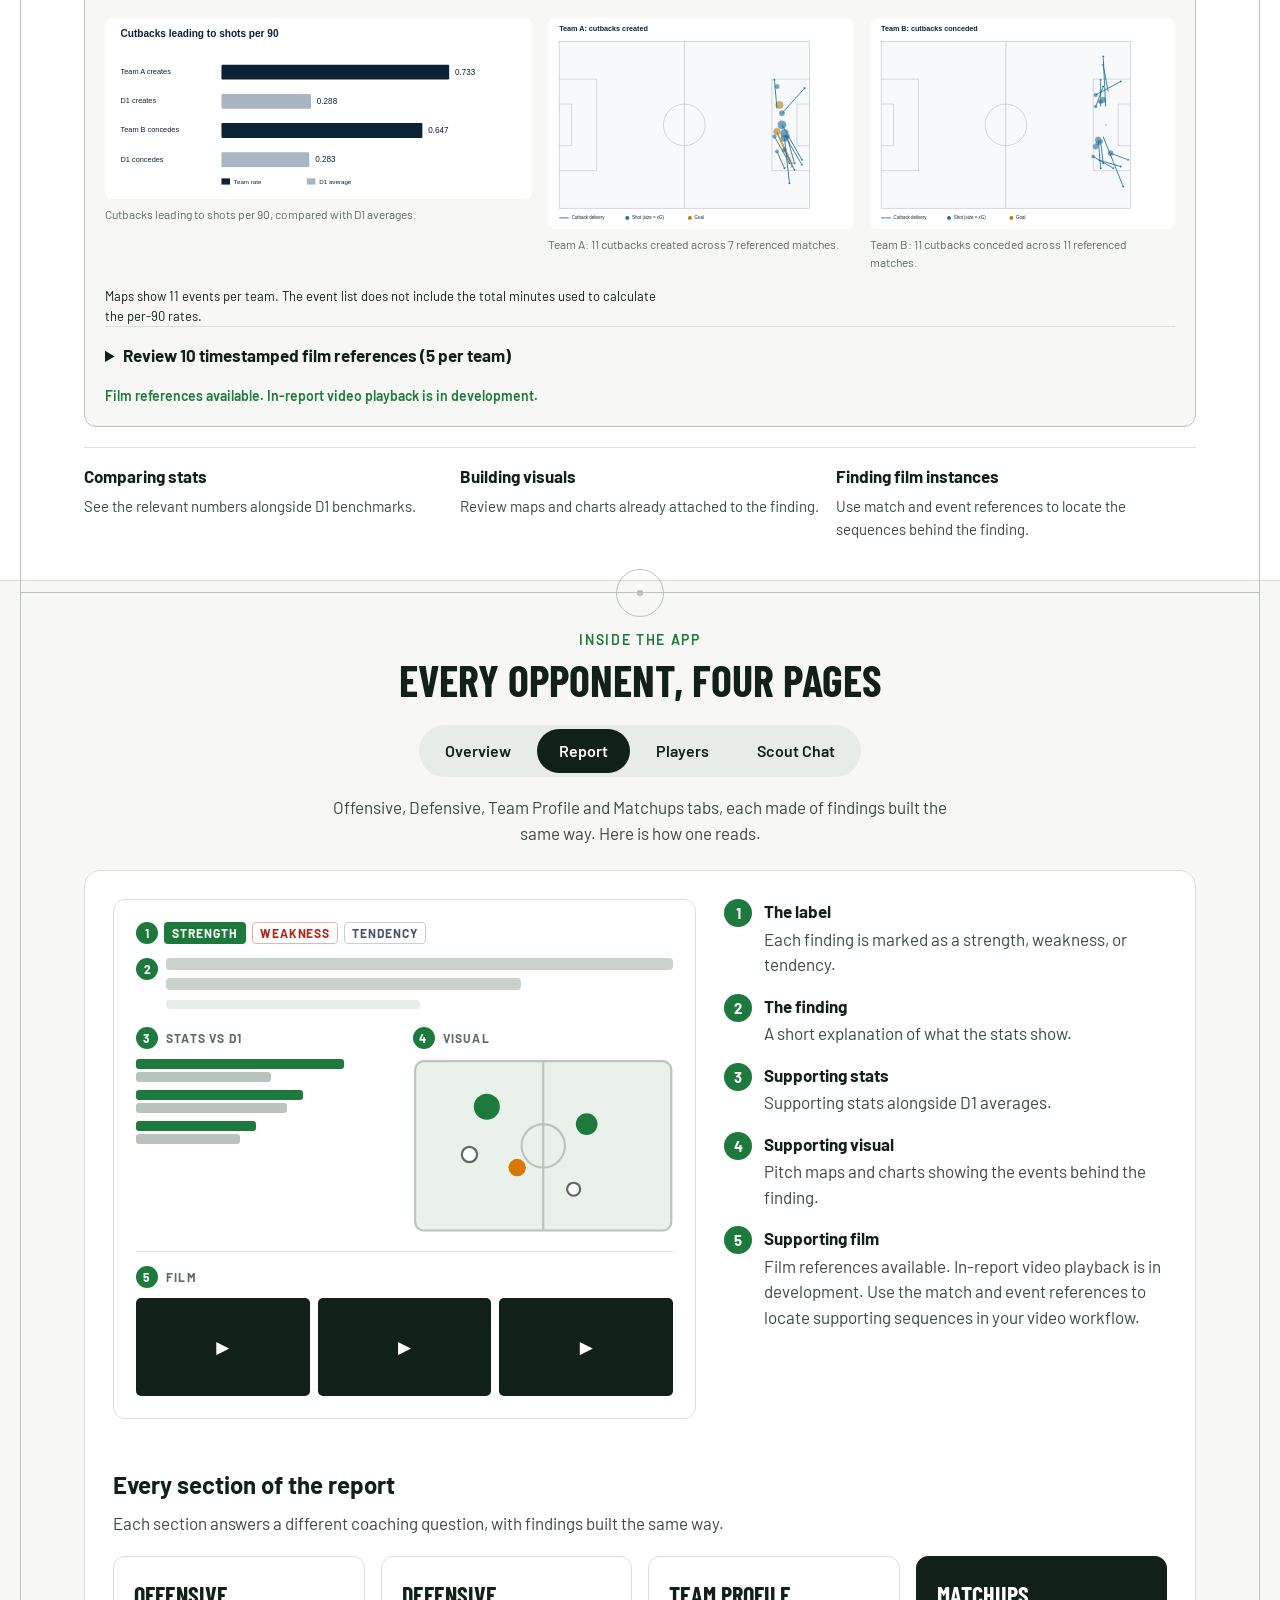
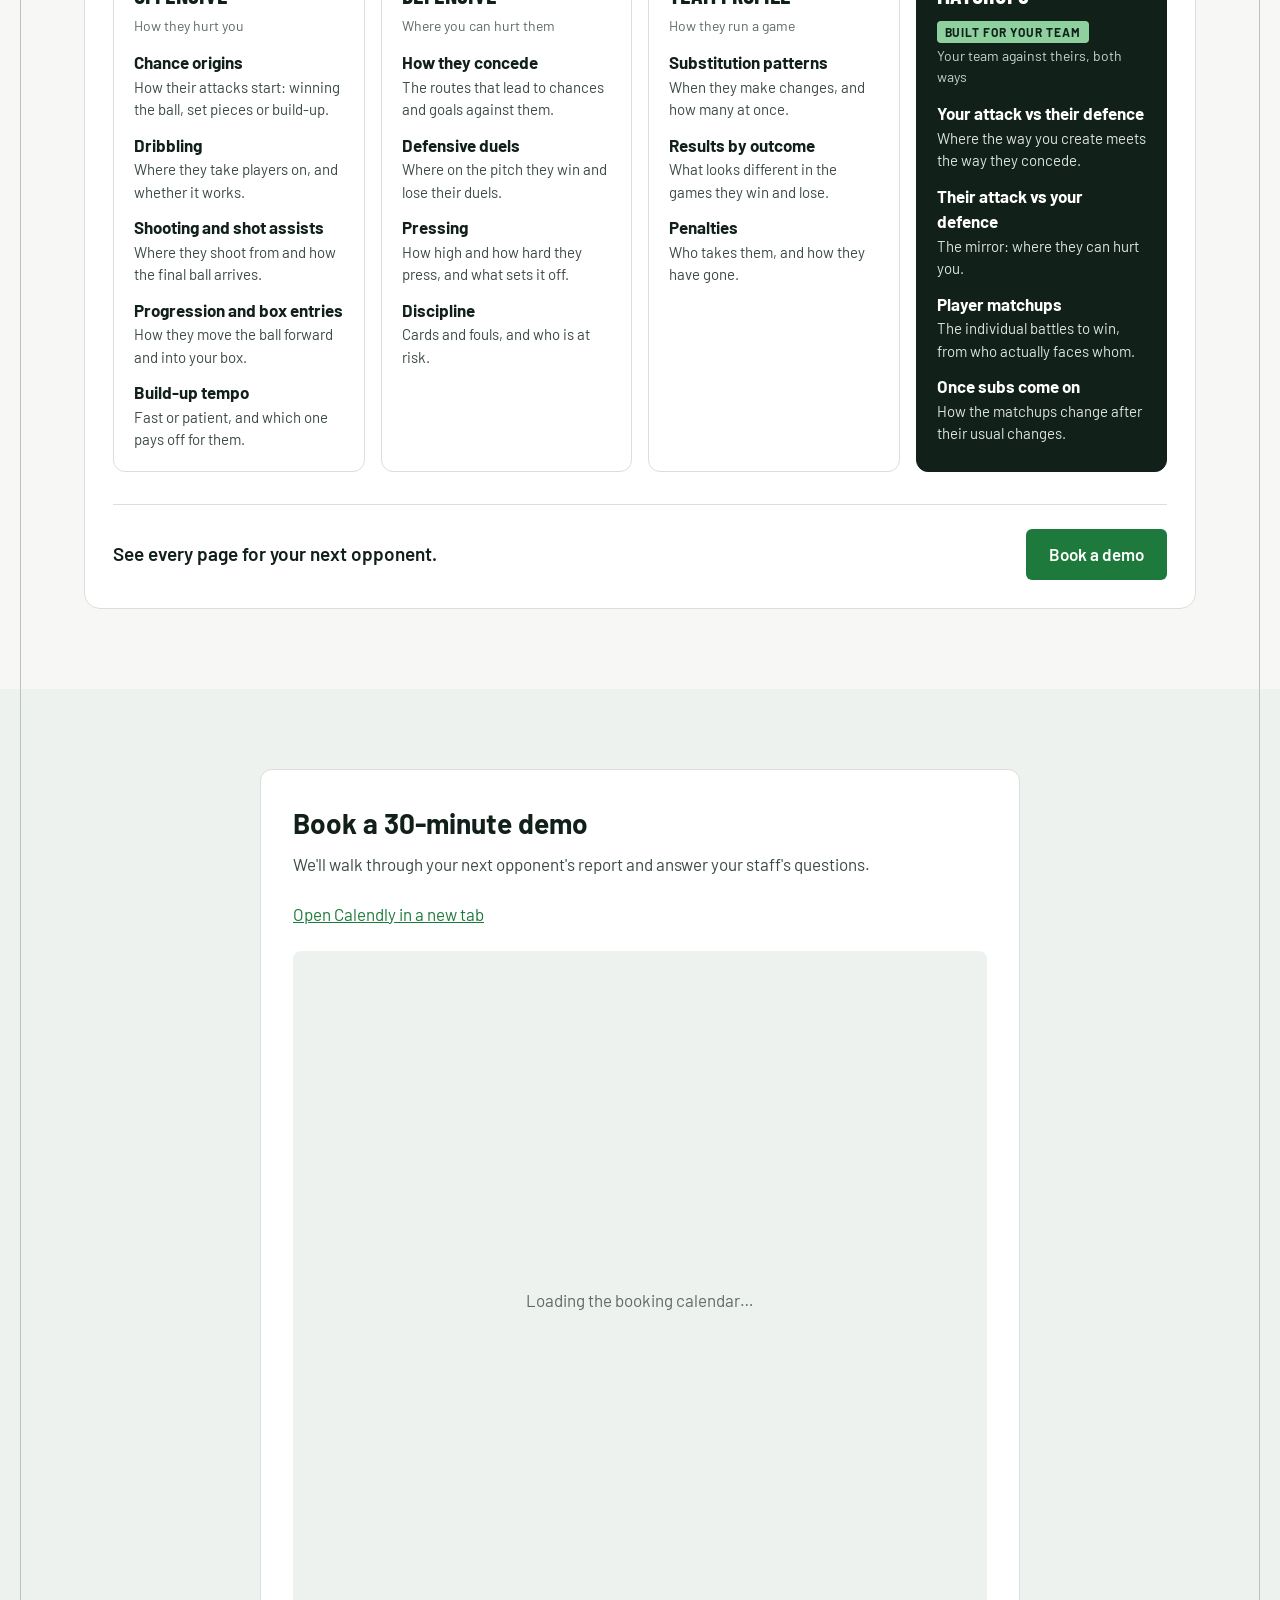
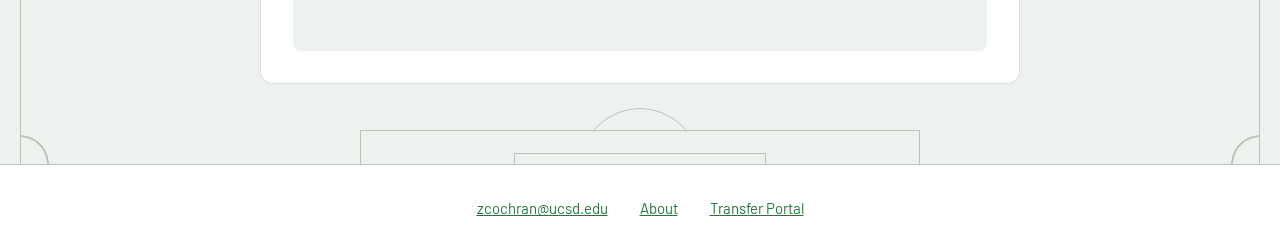
==== commit 8a1b26a5: "Add direct Calendly booking link alongside embed" ====
--- a/index.html
+++ b/index.html
@@ -422,6 +422,7 @@
   <div class="demo-card">
     <h2>Book a 30-minute demo</h2>
     <p>We'll walk through your next opponent's report and answer your staff's questions.</p>
+    <p><a href="https://calendly.com/zcochran/scouting-report-tool-demo" target="_blank" rel="noopener noreferrer">Open Calendly in a new tab</a></p>
     <div id="calendly" class="calendly-box">
       <p>You can also book by email.</p>
       <a class="btn btn-primary" href="https://mail.google.com/mail/?view=cm&amp;fs=1&amp;to=zcochran@ucsd.edu&amp;cc=aozbas@ucsd.edu&amp;su=Between%20the%20Lines%20demo" target="_blank" rel="noopener noreferrer">Email us to book a demo</a>
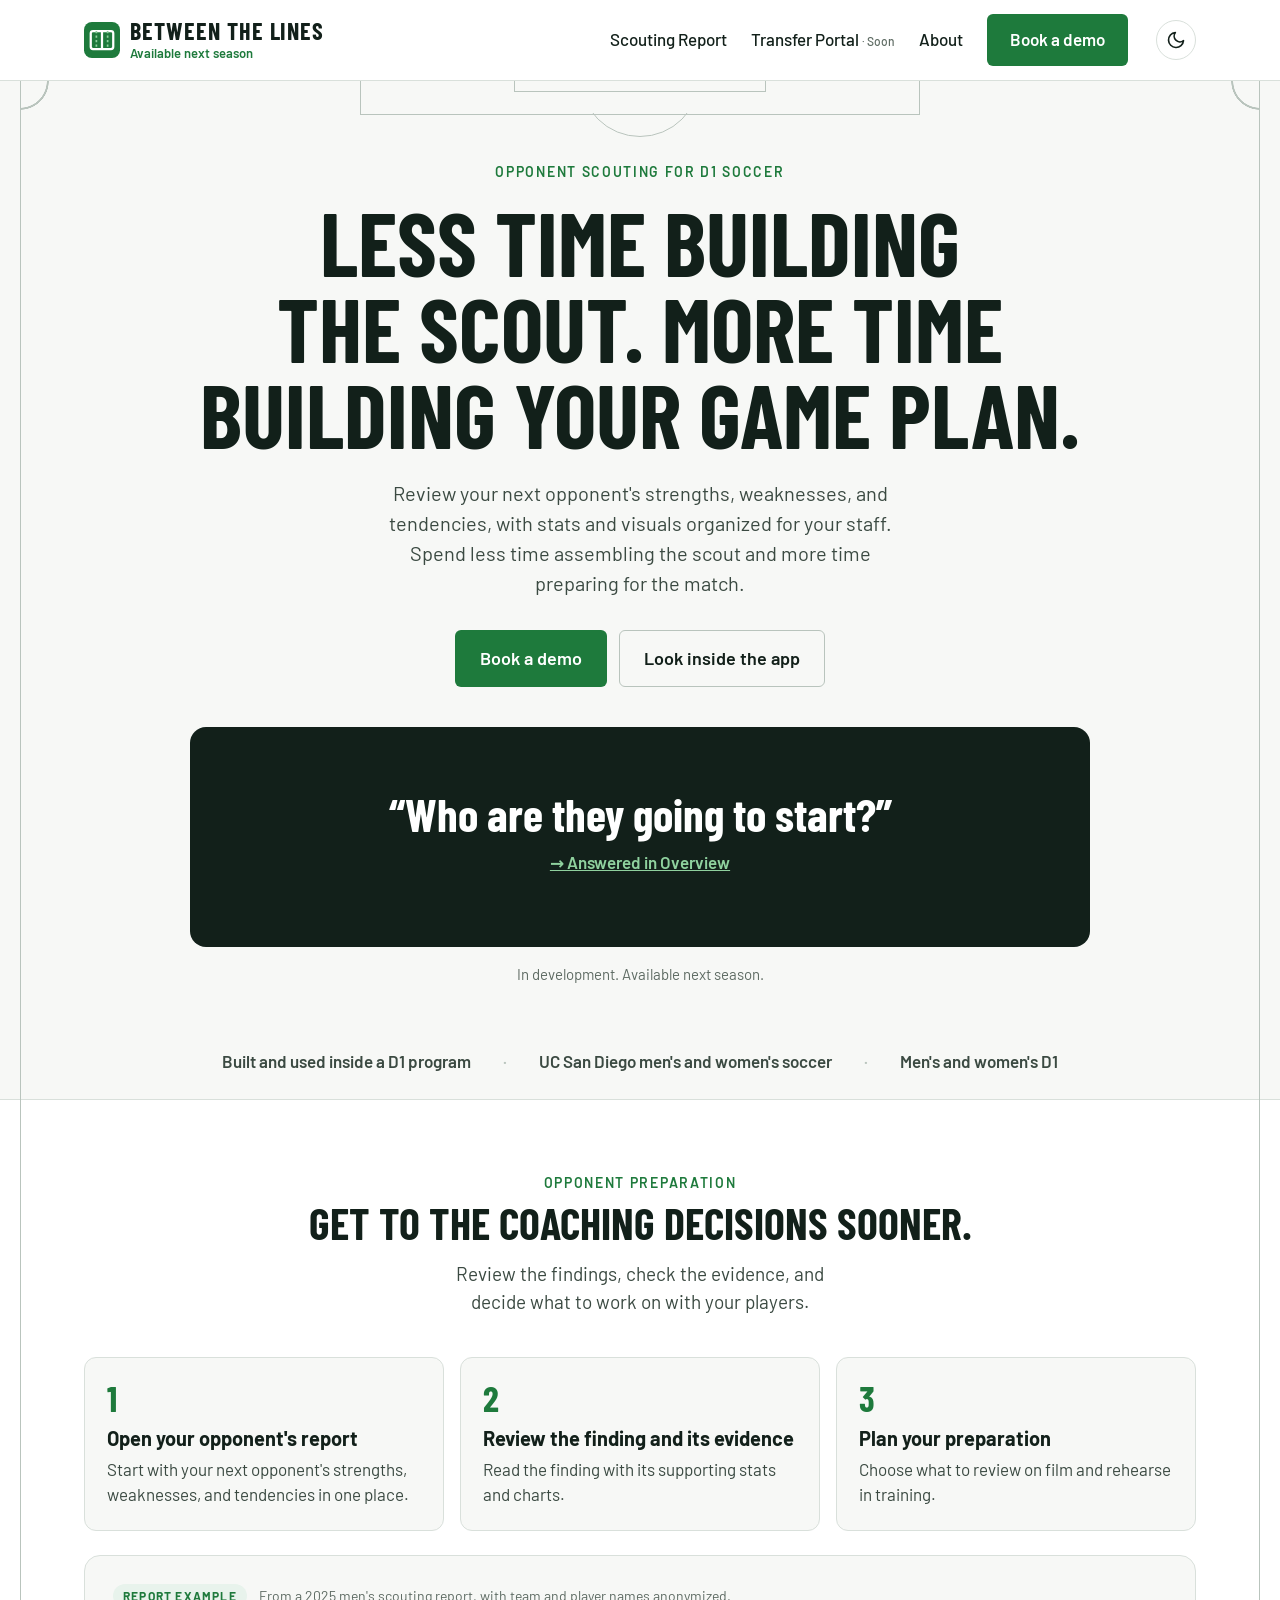
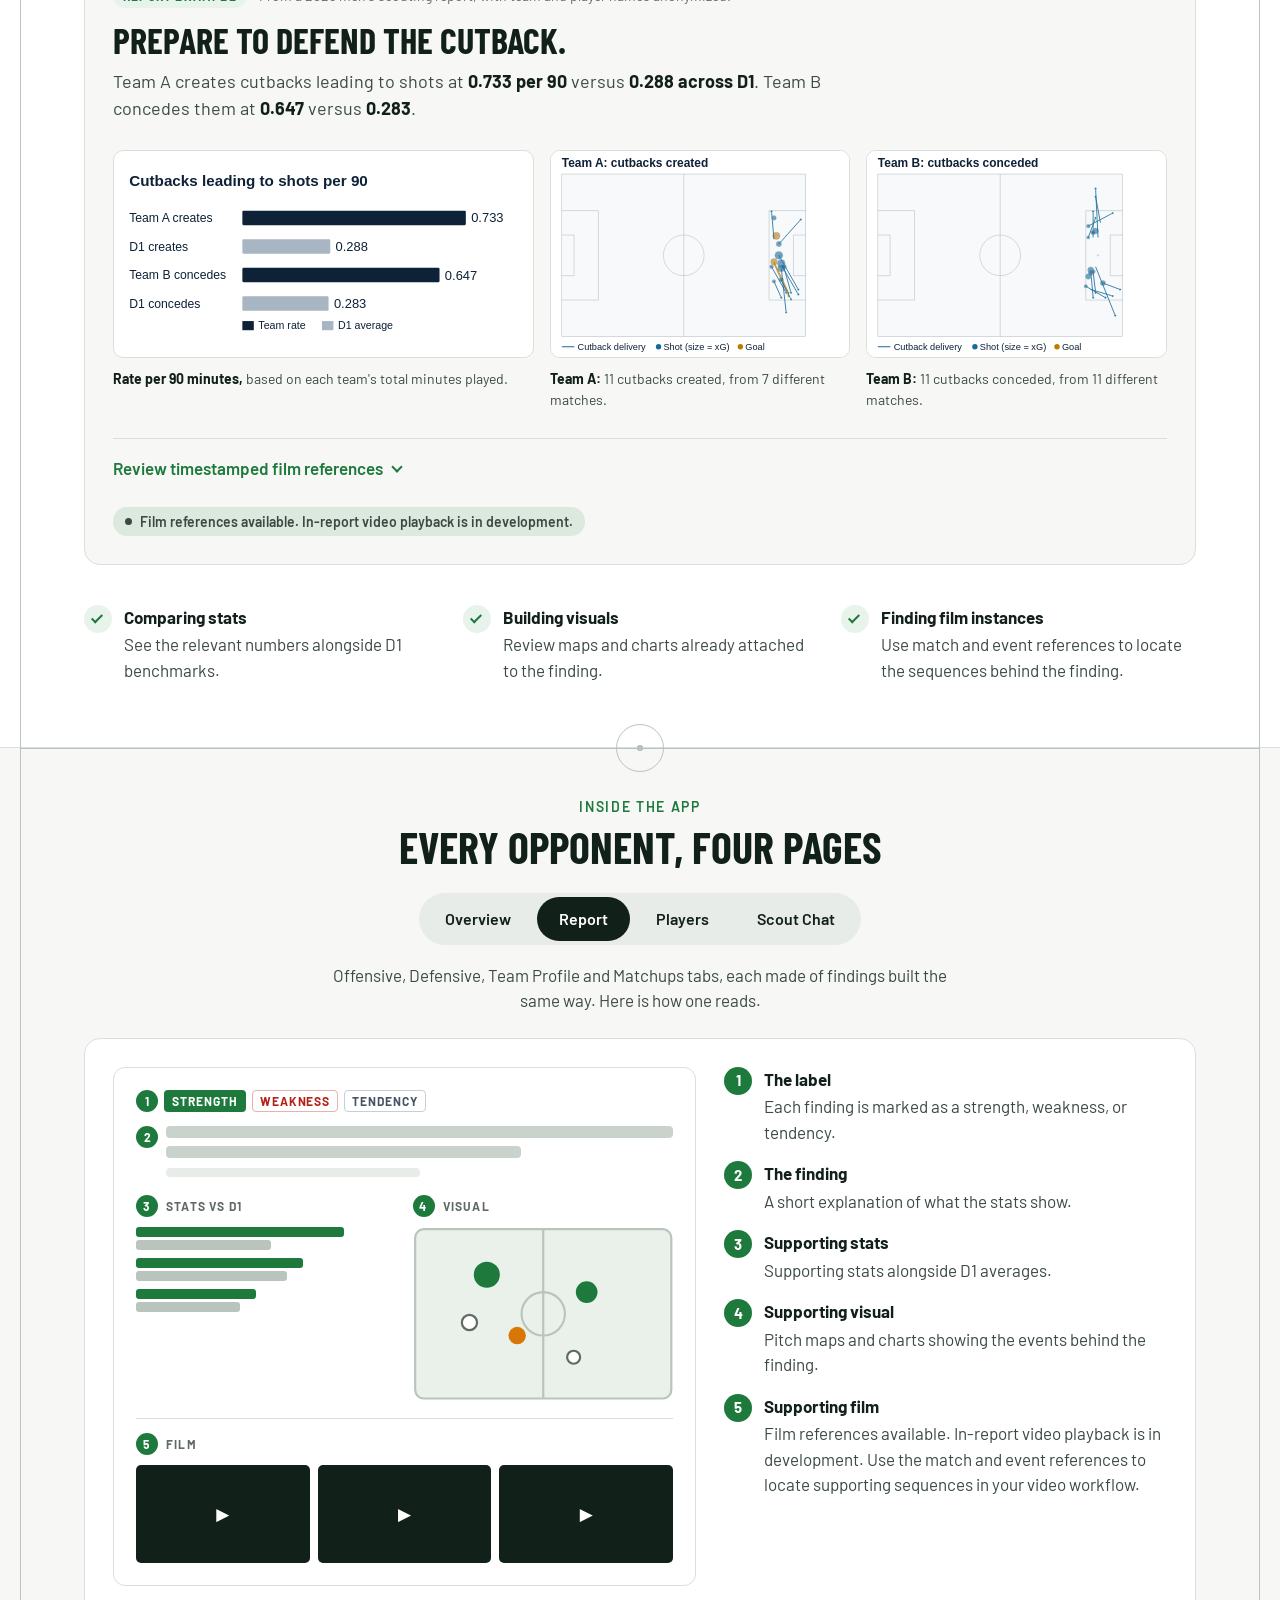
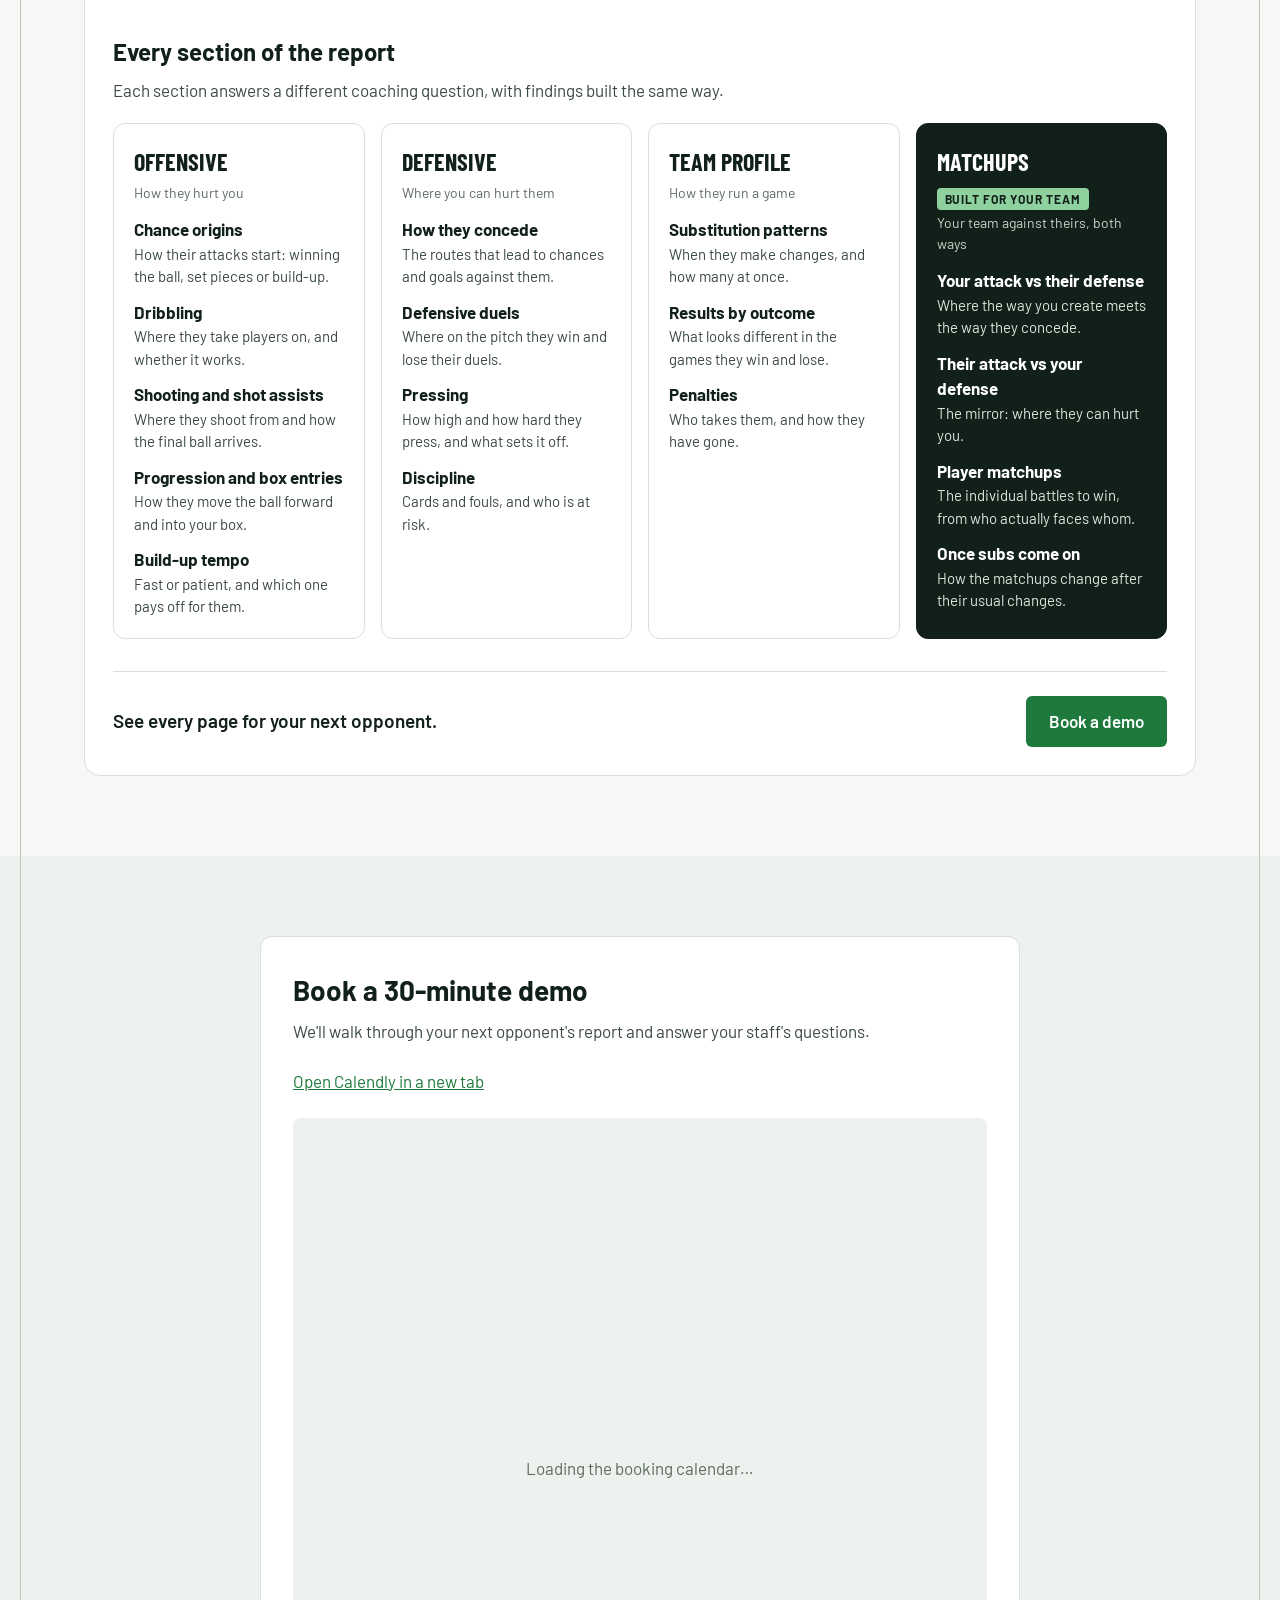
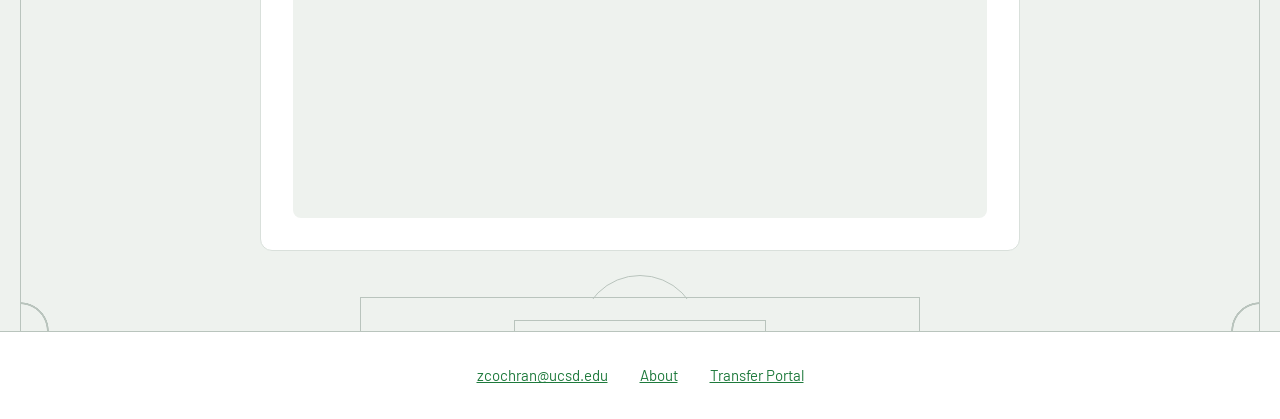
==== commit 55d9a422: "Quality of life improvements" ====
--- a/index.html
+++ b/index.html
@@ -4,15 +4,23 @@
 <meta charset="utf-8">
 <meta name="viewport" content="width=device-width, initial-scale=1">
 <title>Between the Lines · Opponent scouting for D1 soccer</title>
-<meta name="description" content="Review your next opponent's strengths, weaknesses, and tendencies, with stats and visuals organized for your staff. Spend less time assembling the scout and more time preparing for the match. In development, available next season.">
+<meta name="description" content="Review your next opponent's strengths, weaknesses, and tendencies, with stats and visuals organized for your staff. In development, available next season.">
+<link rel="canonical" href="https://betweenthelinessoccer.com/">
+<meta property="og:site_name" content="Between the Lines">
 <meta property="og:title" content="Between the Lines · Opponent scouting for D1 soccer">
 <meta property="og:description" content="Less time building the scout. More time building your game plan. Book a 30-minute demo.">
 <meta property="og:type" content="website">
+<meta property="og:url" content="https://betweenthelinessoccer.com/">
+<meta property="og:image" content="https://betweenthelinessoccer.com/assets/og-image.png">
+<meta property="og:image:width" content="1200">
+<meta property="og:image:height" content="630">
+<meta property="og:image:alt" content="Between the Lines: Less time building the scout. More time building your game plan.">
+<meta name="twitter:card" content="summary_large_image">
+<link rel="icon" href="favicon.ico" sizes="32x32">
 <link rel="icon" href="assets/favicon.svg" type="image/svg+xml">
+<link rel="apple-touch-icon" href="assets/apple-touch-icon.png">
 <link rel="preconnect" href="https://fonts.googleapis.com">
 <link rel="preconnect" href="https://fonts.gstatic.com" crossorigin>
-<link rel="preconnect" href="https://assets.calendly.com">
-<link rel="preconnect" href="https://calendly.com">
 <link href="https://fonts.googleapis.com/css2?family=Barlow+Condensed:wght@600;700&family=Barlow:wght@400;500;600;700&display=swap" rel="stylesheet">
 <script>
   // Pick the theme before the page draws: light, unless the visitor chose dark with the toggle.
@@ -23,7 +31,7 @@
     document.documentElement.setAttribute("data-theme", dark ? "dark" : "light");
   })();
 </script>
-<link rel="stylesheet" href="css/styles.css?v=3">
+<link rel="stylesheet" href="css/styles.css?v=12">
 <meta name="theme-color" content="#FFFFFF">
 </head>
 <body>
@@ -38,6 +46,7 @@
       <a href="about.html">About</a>
       <a class="btn btn-primary" href="#demo">Book a demo</a>
     </nav>
+    <a class="btn btn-primary header-cta" href="#demo">Book a demo</a>
     <button class="theme-toggle" type="button" aria-label="Switch to dark mode">
       <svg class="icon-moon" viewBox="0 0 24 24" fill="none" stroke="currentColor" stroke-width="2" stroke-linecap="round" stroke-linejoin="round" aria-hidden="true"><path d="M21 12.8A9 9 0 1 1 11.2 3a7 7 0 0 0 9.8 9.8z"/></svg>
       <svg class="icon-sun" viewBox="0 0 24 24" fill="none" stroke="currentColor" stroke-width="2" stroke-linecap="round" aria-hidden="true"><circle cx="12" cy="12" r="4"/><path d="M12 2v2M12 20v2M4.9 4.9l1.4 1.4M17.7 17.7l1.4 1.4M2 12h2M20 12h2M4.9 19.1l1.4-1.4M17.7 6.3l1.4-1.4"/></svg>
@@ -90,19 +99,18 @@
       <li><span class="num" aria-hidden="true">3</span><h3>Plan your preparation</h3><p>Choose what to review on film and rehearse in training.</p></li>
     </ol>
     <article class="finding-example" aria-labelledby="finding-heading">
-      <p class="eyebrow">Report example</p>
+      <div class="finding-top"><p class="eyebrow">Report example</p><p class="note">From a 2025 men's scouting report, with team and player names anonymized.</p></div>
       <h3 id="finding-heading">Prepare to defend the cutback.</h3>
       <p>Team A creates cutbacks leading to shots at <strong>0.733 per 90</strong> versus <strong>0.288 across D1</strong>. Team B concedes them at <strong>0.647</strong> versus <strong>0.283</strong>.</p>
-      <p class="note">From a 2025 men's scouting report. Team and player names are anonymized.</p>
       <div class="finding-visuals">
-      <figure class="finding-rates"><a href="assets/cutback-example/rate-comparison.svg" target="_blank" rel="noopener" aria-label="Open chart at full size"><img src="assets/cutback-example/rate-comparison.svg" width="1100" height="465" loading="lazy" alt="Cutbacks leading to shots per 90: Team A creates 0.733 versus D1 0.288; Team B concedes 0.647 versus D1 0.283."></a><figcaption>Cutbacks leading to shots per 90, compared with D1 averages.</figcaption></figure>
+      <figure class="finding-rates"><a href="assets/cutback-example/rate-comparison.svg" target="_blank" rel="noopener" title="Open at full size"><img src="assets/cutback-example/rate-comparison.svg" width="1100" height="465" loading="lazy" alt="Cutbacks leading to shots per 90: Team A creates 0.733 versus D1 0.288; Team B concedes 0.647 versus D1 0.283."></a><figcaption><strong>Rate per 90 minutes,</strong> based on each team's total minutes played.</figcaption></figure>
       <div class="finding-maps">
-        <figure><a href="assets/cutback-example/cutbacks-created.svg" target="_blank" rel="noopener" aria-label="Open chart at full size"><img src="assets/cutback-example/cutbacks-created.svg" width="1100" height="760" loading="lazy" alt="Supplied pitch map of Team A's cutback delivery paths and resulting shots. Shot size represents xG; goals are marked separately."></a><figcaption>Team A: 11 cutbacks created across 7 referenced matches.</figcaption></figure>
-        <figure><a href="assets/cutback-example/cutbacks-conceded.svg" target="_blank" rel="noopener" aria-label="Open chart at full size"><img src="assets/cutback-example/cutbacks-conceded.svg" width="1100" height="760" loading="lazy" alt="Supplied pitch map of Team B's conceded cutback delivery paths and resulting shots. Shot size represents xG; goals are marked separately."></a><figcaption>Team B: 11 cutbacks conceded across 11 referenced matches.</figcaption></figure>
-      </div>
-      </div>
-      <p class="note">Maps show 11 events per team. The event list does not include the total minutes used to calculate the per-90 rates.</p>
-      <details class="film-references"><summary>Review 10 timestamped film references (5 per team)</summary>
+        <figure><a href="assets/cutback-example/cutbacks-created.svg" target="_blank" rel="noopener" title="Open at full size"><img src="assets/cutback-example/cutbacks-created.svg" width="1100" height="760" loading="lazy" alt="Pitch map of Team A's 11 cutbacks and the shots that followed. Larger dots mean higher xG; goals are marked separately."></a><figcaption><strong>Team A:</strong> 11 cutbacks created, from 7 different matches.</figcaption></figure>
+        <figure><a href="assets/cutback-example/cutbacks-conceded.svg" target="_blank" rel="noopener" title="Open at full size"><img src="assets/cutback-example/cutbacks-conceded.svg" width="1100" height="760" loading="lazy" alt="Pitch map of the 11 cutbacks Team B conceded and the shots that followed. Larger dots mean higher xG; goals are marked separately."></a><figcaption><strong>Team B:</strong> 11 cutbacks conceded, from 11 different matches.</figcaption></figure>
+      </div>
+      </div>
+      <details class="film-references"><summary>Review timestamped film references</summary>
+        <div class="film-body">
         <p>Goals are listed first, followed by shots ranked by xG. Use the video times to find each event in your footage. Video playback is not available here.</p>
         <section class="film-team" aria-label="Team A film references">
           <h4>Team A: cutbacks created</h4><p>2 cutback goals and the 3 highest-xG shot examples.</p>
@@ -124,6 +132,7 @@
 <tr><td>Match 12</td><td>Player 11</td><td>1H 48:24</td><td>Shot</td><td>48:32</td></tr>
           </tbody></table></div>
         </section>
+        </div>
       </details>
       <p class="playback-status">Film references available. In-report video playback is in development.</p>
     </article>
@@ -287,8 +296,8 @@
             <div style="display:flex;justify-content:space-between;align-items:baseline;gap:8px;flex-wrap:wrap"><h4>Matchups</h4><span class="flag">Built for your team</span></div>
             <p class="sub">Your team against theirs, both ways</p>
             <ul>
-              <li><strong>Your attack vs their defence</strong><span>Where the way you create meets the way they concede.</span></li>
-              <li><strong>Their attack vs your defence</strong><span>The mirror: where they can hurt you.</span></li>
+              <li><strong>Your attack vs their defense</strong><span>Where the way you create meets the way they concede.</span></li>
+              <li><strong>Their attack vs your defense</strong><span>The mirror: where they can hurt you.</span></li>
               <li><strong>Player matchups</strong><span>The individual battles to win, from who actually faces whom.</span></li>
               <li><strong>Once subs come on</strong><span>How the matchups change after their usual changes.</span></li>
             </ul>
@@ -343,20 +352,16 @@
               <div class="bubble-q"><span class="typing">Who takes their set pieces?</span></div>
               <div class="bubble-wait" aria-hidden="true">Looking at their set pieces…</div>
               <div class="bubble-a">
-                <p class="example-label">Illustrative example &middot; fictional data</p>
-                <p>Across their last <strong>5 matches</strong> (sample matches 1&ndash;5):</p>
-                <ul class="taker-answer">
-                  <li><strong>Corners:</strong> #10 took 12 of 16; #7 took the other 4.</li>
-                  <li><strong>Wide free kicks:</strong> #7 was the main taker, with 6 of 8; #10 took the other 2.</li>
-                  <li><strong>Attacking throw-ins:</strong> #17 took 18 of 24 in the attacking third; #3 took the other 6.</li>
-                </ul>
-                <figure class="taker-chart">
-                  <figcaption>Set-piece takers by type &middot; last 5 matches</figcaption>
-                  <div><span>Corners &middot; 16 total</span><div class="taker-bar"><b style="flex:12">#10: 12</b><b style="flex:4">#7: 4</b></div></div>
-                  <div><span>Wide free kicks &middot; 8 total</span><div class="taker-bar"><b style="flex:6">#7: 6</b><b style="flex:2">#10: 2</b></div></div>
-                  <div><span>Attacking-third throw-ins &middot; 24 total</span><div class="taker-bar"><b style="flex:18">#17: 18</b><b style="flex:6">#3: 6</b></div></div>
-                  <p class="muted">Each bar represents all team events of that type in the same five-match sample.</p>
-                </figure>
+                <p><strong>#10 takes their corners, #7 their wide free kicks and #17 their throw-ins.</strong> Across their last 5 matches (sample matches 1&ndash;5), #10 took 12 of 16 corners and #7 took the other 4. On wide free kicks, #7 was the main taker, with 6 of 8, and #10 took the other 2. On throw-ins in the attacking third, #17 took 18 of 24 and #3 took the other 6.</p>
+                <div class="chat-viz">
+                  <div class="chat-chart taker-chart" role="img" aria-label="Who took each set piece in the last 5 matches. Corners, 16 total: #10 took 12 and #7 took 4. Wide free kicks, 8 total: #7 took 6 and #10 took 2. Attacking-third throw-ins, 24 total: #17 took 18 and #3 took 6.">
+                    <p class="mock-label" style="margin:0">Set-piece takers by type &middot; last 5 matches</p>
+                    <div><span>Corners &middot; 16 total</span><div class="taker-bar" style="--d:0ms"><b style="flex:12">#10: 12</b><b style="flex:4">#7: 4</b></div></div>
+                    <div><span>Wide free kicks &middot; 8 total</span><div class="taker-bar" style="--d:150ms"><b style="flex:6">#7: 6</b><b style="flex:2">#10: 2</b></div></div>
+                    <div><span>Attacking-third throw-ins &middot; 24 total</span><div class="taker-bar" style="--d:300ms"><b style="flex:18">#17: 18</b><b style="flex:6">#3: 6</b></div></div>
+                    <p class="muted taker-note">Each bar represents all team events of that type in the same five-match sample.</p>
+                  </div>
+                </div>
               </div>
             </div>
             <div class="exchange">
@@ -441,6 +446,6 @@
   </div>
 </footer>
 
-<script src="js/main.js?v=4"></script>
+<script src="js/main.js?v=12"></script>
 </body>
 </html>
--- a/css/styles.css
+++ b/css/styles.css
@@ -17,9 +17,10 @@
   --weakness: #B42318;
   --tendency: #475467;
   --warn: #D97706;
-  --warn-ink: #A15C05;
+  --warn-ink: #8F5204;
   --link: #1E7A3C;
   --link-hover: #155C2C;
+  --tint-ink: #155C2C; /* text on the pale-green chips; darker than --link so it clears 4.5:1 */
   --inverse: #12201A;
   --on-inverse: #FFFFFF;
   --on-inverse-sub: #C9D4CD;
@@ -84,6 +85,7 @@
 .site-nav { display: flex; flex-wrap: wrap; align-items: center; gap: 8px 24px; margin-left: auto; }
 .site-nav a:not(.btn) { color: var(--ink); text-decoration: none; font-weight: 500; padding: 6px 0; }
 .site-nav a[aria-current="page"] { font-weight: 700; border-bottom: 2px solid var(--accent); }
+@media (max-width: 1045px) { .site-nav a:not(.btn) { padding: 9px 0; } } /* touch screens: taller menu links */
 .soon { font-size: 12px; color: var(--muted); }
 
 /* Hero */
@@ -94,7 +96,7 @@
 .qtrack { display: flex; flex-direction: column; animation: qwall 12s ease-in-out infinite; }
 .qslide { height: 220px; padding: 24px 32px; display: flex; flex-direction: column; align-items: center; justify-content: center; }
 .qslide .q { font-family: var(--font-display); font-weight: 700; font-size: clamp(30px, 4.6vw, 46px); line-height: 1.05; }
-.qslide a { margin-top: 12px; font-weight: 600; color: var(--highlight); }
+.qslide a { margin-top: 4px; padding: 8px 6px; font-weight: 600; color: var(--highlight); }
 .qslide a:hover { color: #fff; }
 @keyframes qwall { 0%,20% { transform: translateY(0); } 25%,45% { transform: translateY(-25%); } 50%,70% { transform: translateY(-50%); } 75%,95% { transform: translateY(-75%); } 100% { transform: translateY(0); } }
 .qbanner:hover .qtrack, .qbanner:focus-within .qtrack { animation-play-state: paused; }
@@ -213,7 +215,7 @@
 .section-card.dark { background: var(--inverse); color: var(--on-inverse); border-color: var(--inverse); }
 .section-card.dark .sub { color: var(--on-inverse-sub); }
 .section-card.dark li span { color: var(--on-inverse-body); }
-.section-card .flag { font-size: 12px; font-weight: 700; letter-spacing: 0.08em; text-transform: uppercase; color: var(--ink); background: var(--highlight); border-radius: 4px; padding: 2px 8px; }
+.section-card .flag { font-size: 12px; font-weight: 700; letter-spacing: 0.08em; text-transform: uppercase; color: #12201A; background: var(--highlight); border-radius: 4px; padding: 2px 8px; }
 
 /* Scout Chat demo */
 .chat { max-width: 720px; margin: 0 auto; background: var(--surface); border: 1px solid var(--line); border-radius: var(--radius); overflow: hidden; }
@@ -301,7 +303,6 @@
 .pitch-mark { position: absolute; left: 50%; z-index: 1; transform: translateX(-50%); color: var(--line-strong); pointer-events: none; }
 .pitch-mark i { position: absolute; display: block; }
 .pitch-mark.centre { top: -24px; width: calc(100% - 2 * var(--touch)); height: 48px; } /* touchline to touchline */
-.app > .pitch-mark.centre { top: -12px; } /* centred in the gap between the background line and "Inside the app" */
 .pitch-mark.centre .ln { left: 0; right: 0; top: 50%; margin-top: -.75px; border-top: 1.5px solid; }
 .pitch-mark.centre .ring { left: 50%; top: 0; width: 48px; height: 48px; margin-left: -24px; border: 1.5px solid; border-radius: 50%; background: radial-gradient(circle, currentColor 0 3px, transparent 3.5px); }
 /* Penalty boxes: sides meet the goal line, with the six-yard box inside and the D outside */
@@ -343,15 +344,16 @@
     radial-gradient(circle at 0 100%, var(--arc)) left bottom / 30px 30px no-repeat,
     radial-gradient(circle at 100% 100%, var(--arc)) right bottom / 30px 30px no-repeat;
 }
-.demo-card { max-width: 760px; margin: 0 auto; background: var(--surface); border: 1px solid var(--line); border-radius: var(--radius); padding: 32px; }
+.demo-card { max-width: 760px; width: calc(100% - 32px); margin: 0 auto; background: var(--surface); border: 1px solid var(--line); border-radius: var(--radius); padding: 32px; }
 .demo-card h2 { font-size: 28px; }
 .demo-card p { margin: 8px 0 24px; color: var(--body); }
 .calendly-box { min-height: 260px; border: 1px dashed var(--line-strong); border-radius: 8px; display: flex; flex-direction: column; align-items: center; justify-content: center; gap: 14px; color: var(--muted); padding: 24px; text-align: center; }
 .calendly-inline-widget { position: relative; min-width: 300px; height: 700px; background: var(--surface-2); border-radius: 8px; }
 .calendly-inline-widget::before { content: "Loading the booking calendar…"; position: absolute; inset: 0; display: flex; align-items: center; justify-content: center; color: var(--muted); }
 .calendly-inline-widget iframe { position: relative; z-index: 1; }
-.site-footer { border-top: 1.5px solid var(--line-strong); padding: 32px 0; background: var(--surface); }
-.site-footer .wrap { display: flex; flex-wrap: wrap; justify-content: center; gap: 12px 32px; color: var(--muted); font-size: 15px; }
+.site-footer { border-top: 1.5px solid var(--line-strong); padding: 22px 0; background: var(--surface); }
+.site-footer .wrap { display: flex; flex-wrap: wrap; justify-content: center; gap: 0 28px; color: var(--muted); font-size: 15px; }
+.site-footer a { padding: 10px 2px; } /* a finger-sized target without changing how the row looks */
 
 /* Inner pages */
 .page-hero { padding: 80px 0 56px; }
@@ -407,6 +409,11 @@
   .typing { white-space: normal; }
   .typing::after { display: none; }
   .chat-top { flex-direction: column; }
+  /* Booking card: keeps the page gutter instead of running edge to edge, and lets the
+     calendar shrink to fit the narrowest phones instead of scrolling the whole page sideways */
+  .demo { padding: 56px 0; }
+  .demo-card { padding: 22px 16px; }
+  .calendly-inline-widget { min-width: 0; }
 }
 
 /* Transfer Portal: sample shortlist beside the intro */
@@ -468,6 +475,7 @@
   --pitch: #18281F;
   --link: #8FD19E;
   --link-hover: #B5E5C0;
+  --tint-ink: #8FD19E;
   --inverse: #22382B;
   --cat-1: #2F8A4C;
   --cat-2: #3987E5;
@@ -544,82 +552,113 @@
 }
 
 /* "Coming soon" chip beside the Transfer Portal label: pale green, so it doesn't read as a button */
-.soon-chip { display: inline-block; margin-left: 10px; padding: 3px 8px; border-radius: 4px; background: color-mix(in srgb, var(--accent) 12%, transparent); color: var(--link); font-size: 13px; letter-spacing: 0; text-transform: none; vertical-align: 1px; }
-
-/* "Copied" bubble shown above an email link when it is clicked */
-.copy-tip { position: absolute; z-index: 100; display: flex; align-items: center; gap: 6px; padding: 7px 12px; border-radius: 8px; background: var(--ink); color: var(--surface); font-size: 14px; font-weight: 600; white-space: nowrap; box-shadow: 0 4px 16px rgba(0,0,0,.16); pointer-events: none; opacity: 0; transform: translate(-50%, calc(-100% - 4px)) scale(.94); transform-origin: 50% 100%; transition: opacity .16s ease-out, transform .16s ease-out; }
-.copy-tip::after { content: ""; position: absolute; left: 50%; top: 100%; margin-left: -6px; border: 6px solid transparent; border-top-color: var(--ink); }
-.copy-tip.show { opacity: 1; transform: translate(-50%, calc(-100% - 10px)) scale(1); }
-.copy-tip svg { width: 16px; height: 16px; flex: none; color: var(--highlight); }
-:root[data-theme="dark"] .copy-tip svg { color: var(--accent); }
-.sr-only { position: absolute; width: 1px; height: 1px; margin: -1px; overflow: hidden; clip: rect(0 0 0 0); white-space: nowrap; border: 0; }
-@media (prefers-reduced-motion: reduce) { .copy-tip, .copy-tip.show { transition: opacity .16s; transform: translate(-50%, calc(-100% - 10px)); } }
-
-/* Preparation workflow */
-.preparation .eyebrow { margin-bottom: 12px; }
-.prep-intro { max-width: 760px; font-size: 19px; }
-.prep-steps { list-style: none; padding: 0; margin: 28px 0; display: grid; grid-template-columns: repeat(3, minmax(0, 1fr)); gap: 18px; }
-.prep-steps li { padding: 24px; background: var(--bg); border: 1px solid var(--line); border-radius: var(--radius); }
-.prep-steps h3 { font-size: 20px; line-height: 1.2; margin: 16px 0 10px; }
-.prep-steps p, .prep-work dd { color: var(--body); }
-.prep-work { display: grid; grid-template-columns: repeat(3, minmax(0, 1fr)); gap: 24px; margin: 0; padding-top: 24px; border-top: 1px solid var(--line); }
-.prep-work dt { font-weight: 700; margin-bottom: 6px; }
-.prep-work dd { margin: 0; }
+.soon-chip { display: inline-block; margin-left: 10px; padding: 3px 8px; border-radius: 4px; background: color-mix(in srgb, var(--accent) 12%, transparent); color: var(--tint-ink); font-size: 13px; letter-spacing: 0; text-transform: none; vertical-align: 1px; }
+
+
+/* Opponent preparation: laid out like the other home-page sections, with a centred head,
+   cards that rise in and lift on hover, and the report example framed like a panel from the app. */
+.preparation { padding: 72px 0 64px; }
+.preparation .wrap > .eyebrow, .preparation h2, .prep-intro { text-align: center; }
+.preparation h2 { font-size: 44px; margin: 8px 0 0; }
+.prep-intro { max-width: 62ch; margin: 16px auto 0; font-size: 19px; text-wrap: balance; }
+.prep-steps { list-style: none; padding: 0; margin: 40px 0 0; display: grid; grid-template-columns: repeat(3, minmax(0, 1fr)); gap: 16px; }
+.prep-steps li { background: var(--bg); border: 1px solid var(--line); border-radius: var(--radius); padding: 22px; transition: transform .2s ease, border-color .2s ease; }
+.prep-steps li:hover { transform: translateY(-3px); border-color: var(--line-strong); }
+.prep-steps .num { display: block; width: auto; height: auto; background: none; border-radius: 0; font-family: var(--font-display); font-size: 36px; line-height: 1; color: var(--link); }
+.prep-steps h3 { font-size: 20px; line-height: 1.25; margin: 10px 0 6px; }
+.prep-steps p { color: var(--body); }
+
+.finding-example { margin: 24px 0 0; padding: 28px; background: var(--bg); border: 1px solid var(--line); border-radius: 16px; }
+.finding-top { display: flex; flex-wrap: wrap; align-items: center; gap: 8px 12px; }
+.finding-top .note { margin: 0; }
+.finding-top .eyebrow { display: inline-block; padding: 3px 10px; border-radius: 999px; background: var(--chip-s); color: var(--strength-ink); font-size: 12px; font-weight: 700; letter-spacing: .1em; }
+.finding-example h3 { font-family: var(--font-display); font-weight: 700; text-transform: uppercase; font-size: clamp(28px, 3.4vw, 36px); line-height: 1; text-wrap: balance; margin: 14px 0 10px; }
+.finding-example > p { max-width: 72ch; color: var(--body); }
+.finding-example > p strong { color: var(--ink); }
+.finding-example > h3 + p { font-size: 18px; }
+.finding-example > h3 + p + .finding-visuals { margin-top: 28px; }
+.finding-example .note { font-size: 14px; color: var(--muted); }
+/* The three charts sit on one row; their frames share a height so the captions line up */
+.finding-visuals { display: grid; grid-template-columns: 1.4fr 1fr 1fr; column-gap: 16px; margin: 24px 0 4px; }
+.finding-visuals .finding-maps { display: contents; }
+.finding-visuals figure { margin: 0 0 16px; min-width: 0; display: grid; grid-row: span 2; grid-template-rows: subgrid; row-gap: 0; }
+.finding-visuals a { display: flex; align-items: center; background: #fff; border: 1px solid var(--line); border-radius: 10px; overflow: hidden; transition: transform .2s ease, border-color .2s ease; }
+.finding-visuals a:hover { transform: translateY(-3px); border-color: var(--line-strong); }
+.finding-visuals img { display: block; width: 100%; height: auto; }
+.finding-visuals figcaption { font-size: 14px; color: var(--body); margin-top: 10px; }
+.finding-visuals figcaption strong { color: var(--ink); }
+:root[data-theme="dark"] .finding-visuals a { border-color: transparent; }
+:root[data-theme="dark"] .finding-visuals img { filter: brightness(.94); }
+
+.film-references { margin-top: 12px; border-top: 1px solid var(--line); padding-top: 8px; }
+/* A quiet text toggle in link green, so the references stay tucked away without a heavy button */
+.film-references summary { list-style: none; display: flex; align-items: center; gap: 10px; width: fit-content; max-width: 100%; min-height: 44px; color: var(--link); font-weight: 600; cursor: pointer; }
+.film-references summary::-webkit-details-marker { display: none; }
+.film-references summary::after { content: ""; flex: 0 0 auto; width: 8px; height: 8px; border-right: 2px solid currentColor; border-bottom: 2px solid currentColor; transform: translateY(-2px) rotate(45deg); transition: transform .2s ease; }
+.film-references[open]:not(.is-closing) summary::after { transform: translateY(2px) rotate(-135deg); }
+.film-body { overflow: hidden; }
+.film-references summary:hover { color: var(--link-hover); text-decoration: underline; text-underline-offset: 3px; }
+.film-body > p { margin-top: 16px; max-width: 80ch; color: var(--body); }
+.film-team { margin-top: 24px; }
+.film-team h4 { font-family: var(--font-display); font-weight: 700; text-transform: uppercase; font-size: 20px; }
+.film-team > p { margin-top: 2px; font-size: 15px; color: var(--muted); }
+.reference-scroll { overflow-x: auto; margin-top: 12px; background: var(--surface); border: 1px solid var(--line); border-radius: 10px; }
+.reference-scroll table { border-collapse: collapse; width: 100%; font-size: 14px; white-space: nowrap; font-variant-numeric: tabular-nums; }
+.reference-scroll caption { text-align: left; padding: 12px 14px 4px; font-size: 12px; font-weight: 700; letter-spacing: .1em; text-transform: uppercase; color: var(--muted); }
+.reference-scroll th, .reference-scroll td { padding: 10px 14px; text-align: left; border-bottom: 1px solid var(--line); }
+.reference-scroll th { font-size: 12px; font-weight: 700; letter-spacing: .08em; text-transform: uppercase; color: var(--muted); }
+.reference-scroll tbody tr:last-child td { border-bottom: 0; }
+/* Status line as a pale green chip, like "Coming soon", so it doesn't read as a link */
+.playback-status { display: flex; align-items: center; gap: 8px; width: fit-content; max-width: 100%; margin-top: 16px; padding: 4px 12px; border-radius: 14px; background: color-mix(in srgb, var(--accent) 12%, transparent); color: var(--tint-ink); font-size: 14px; font-weight: 600; }
+.playback-status::before { content: ""; flex: 0 0 auto; width: 7px; height: 7px; border-radius: 50%; background: currentColor; }
+
+/* The work the report saves, each marked with a tick in a pale green circle */
+.prep-work { display: grid; grid-template-columns: repeat(3, minmax(0, 1fr)); gap: 24px; margin: 40px 0 0; }
+.prep-work > div { position: relative; padding-left: 40px; }
+.prep-work > div::before { content: ""; position: absolute; left: 0; top: 0; width: 28px; height: 28px; border-radius: 50%; background: var(--chip-s); }
+.prep-work > div::after { content: ""; position: absolute; left: 10px; top: 7px; width: 6px; height: 11px; border-right: 2px solid var(--strength-ink); border-bottom: 2px solid var(--strength-ink); transform: rotate(45deg); }
+.prep-work dt { font-weight: 700; }
+.prep-work dd { margin: 2px 0 0; color: var(--body); }
+@media (prefers-reduced-motion: reduce) {
+  .prep-steps li:hover, .finding-visuals a:hover { transform: none; }
+}
+@media (max-width: 700px) {
+  .preparation { padding: 56px 0 56px; }
+  .preparation h2 { font-size: 34px; }
+  .prep-intro { font-size: 18px; }
+  .prep-steps, .prep-work { grid-template-columns: 1fr; }
+  .prep-steps { margin-top: 28px; gap: 12px; }
+  .prep-steps li { padding: 18px; }
+  .prep-work { margin-top: 32px; gap: 18px; }
+  .finding-example { padding: 18px; }
+  .finding-visuals { grid-template-columns: 1fr; }
+}
+
+/* Scout Chat set-piece example */
 .film-status { aspect-ratio: auto; padding: 16px; font-size: 14px; }
 .example-label { color: var(--link); font-size: 13px; font-weight: 700; margin-bottom: 10px; }
-.taker-answer { padding-left: 20px; margin: 12px 0; }
-.taker-answer li + li { margin-top: 8px; }
-.taker-chart { margin: 18px 0 0; padding: 18px; background: var(--surface); border: 1px solid var(--line); border-radius: 8px; font-size: 14px; }
-.taker-chart figcaption { font-weight: 700; margin-bottom: 16px; }
-.taker-chart > div { margin: 12px 0; }
-.taker-bar { display: flex; gap: 3px; margin-top: 5px; }
-.taker-bar b { background: var(--accent); color: #fff; padding: 6px; min-width: 64px; text-align: center; font-size: 13px; }
+/* Takers by type: sits in the same chart card as the other answers, and the bars wipe in left to right,
+   row after row, on the same beat as their charts (40% to 52% of the 14-second loop). */
+.taker-bar { display: flex; gap: 3px; margin-top: 4px; }
+.taker-bar b { background: var(--accent); color: #fff; padding: 5px 6px; min-width: 64px; text-align: center; font-size: 13px; border-radius: 3px; }
 .taker-bar b + b { background: var(--surface-2); color: var(--ink); border: 1px solid var(--line-strong); }
-@media (max-width: 700px) {
-  .prep-steps, .prep-work { grid-template-columns: 1fr; }
-  .prep-steps li { padding: 20px; }
-  .taker-chart { padding: 12px; }
-}
-.finding-example { margin: 32px 0; padding: clamp(16px, 3vw, 32px); border: 1px solid var(--line-strong); border-radius: var(--radius); background: var(--bg); }
-.finding-example h3 { font-family: var(--font-display); font-size: clamp(28px, 4vw, 40px); line-height: 1.1; margin: 12px 0; }
-.finding-example > p { max-width: 80ch; }
-.finding-example figure { margin: 24px 0; min-width: 0; }
-.finding-example img { display: block; width: 100%; height: auto; background: white; border-radius: 8px; }
-.finding-example figcaption { font-size: 14px; color: var(--muted); margin-top: 10px; }
-.finding-maps { display: grid; grid-template-columns: repeat(2, minmax(0, 1fr)); gap: 20px; }
-.film-references { border-top: 1px solid var(--line); padding-top: 16px; }
-.film-references summary { cursor: pointer; font-weight: 700; padding: 8px 0; }
-.film-references p { margin: 12px 0; color: var(--body); }
-.reference-scroll { overflow-x: auto; margin: 16px 0; }
-.reference-scroll table { border-collapse: collapse; width: 100%; font-size: 14px; white-space: nowrap; }
-.reference-scroll th, .reference-scroll td { padding: 10px; text-align: left; border-bottom: 1px solid var(--line); }
-.reference-scroll caption { text-align: left; font-weight: 600; margin-bottom: 8px; }
-.playback-status { font-size: 14px; font-weight: 600; margin-top: 16px; color: var(--link); }
-@media (max-width: 700px) { .finding-maps { grid-template-columns: 1fr; gap: 0; } }
-
-/* Compact evidence example: keep all three charts on one desktop row. */
-.preparation { padding: 40px 0; }
-.preparation h2 { margin-bottom: 14px; }
-.preparation .eyebrow { margin-bottom: 8px; }
-.prep-steps { margin: 20px 0; gap: 12px; }
-.prep-steps li { padding: 16px; }
-.prep-steps h3 { margin: 10px 0 6px; font-size: 18px; }
-.prep-steps p, .prep-work dd { font-size: 15px; }
-.finding-example { margin: 20px 0; padding: 20px; }
-.finding-example h3 { font-size: 30px; margin: 8px 0; }
-.finding-example .note { margin-top: 8px; font-size: 13px; }
-.finding-visuals { display: grid; grid-template-columns: 1.4fr 1fr 1fr; align-items: start; gap: 16px; margin: 16px 0; }
-.finding-visuals .finding-maps { display: contents; }
-.finding-visuals figure { margin: 0; }
-.finding-visuals a { display: block; border-radius: 8px; }
-.finding-visuals figcaption { font-size: 12px; margin-top: 6px; }
-.film-references { padding-top: 8px; }
-.playback-status { margin-top: 8px; }
-.prep-work { gap: 16px; padding-top: 16px; }
-@media (max-width: 700px) {
-  .preparation { padding: 28px 0; }
-  .prep-steps li { padding: 14px; }
-  .finding-example { padding: 14px; }
-  .finding-visuals { grid-template-columns: repeat(2, minmax(0, 1fr)); gap: 12px; }
-  .finding-visuals .finding-rates { grid-column: 1 / -1; max-width: 440px; width: 100%; justify-self: center; }
-}
+.taker-note { margin: 2px 0 0; font-size: 12px; }
+.chat.is-live .taker-bar { animation: takerWipe 14s ease-out infinite both; animation-delay: var(--d, 0ms); }
+@keyframes takerWipe { 0%, 40% { clip-path: inset(0 100% 0 0); } 52%, 100% { clip-path: inset(0); } }
+
+/* Phones: a compact "Book a demo" on the top row, between the logo and the theme toggle
+   (the full-size one in the menu is hidden there to keep the menu on one row). */
+.header-cta { display: none; }
+@media (max-width: 640px) {
+  .header-cta { display: inline-flex; order: 2; margin-left: auto; min-height: 36px; padding: 0 8px; font-size: 13px; }
+  .header-cta + .theme-toggle { margin-left: 0; }
+}
+@media (max-width: 400px) {
+  .logo { font-size: 18px; }
+  .site-header .wrap { column-gap: 8px; }
+}
+/* Very narrow phones: no room on the top row, so it gets its own row under the menu. */
+@media (max-width: 350px) {
+  .header-cta { order: 4; width: 100%; }
+  .header-cta + .theme-toggle { margin-left: auto; }
+}
